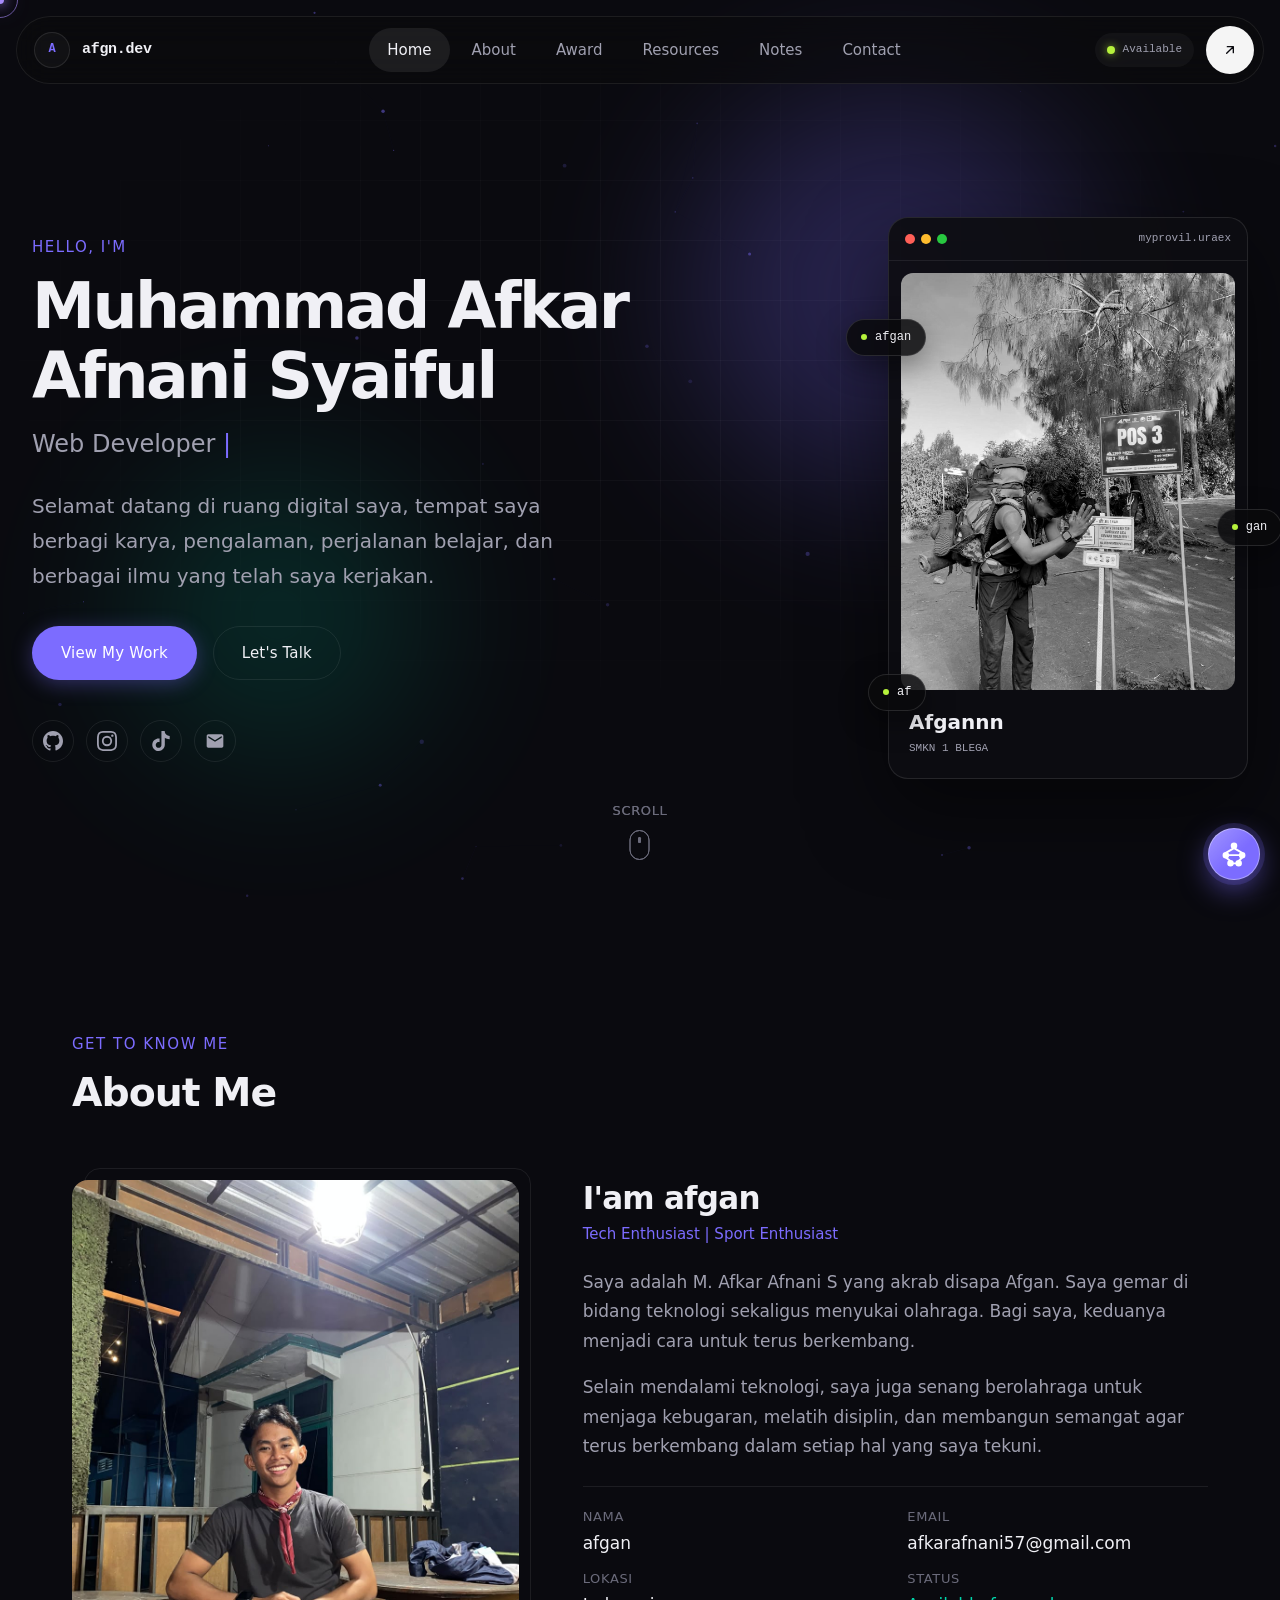
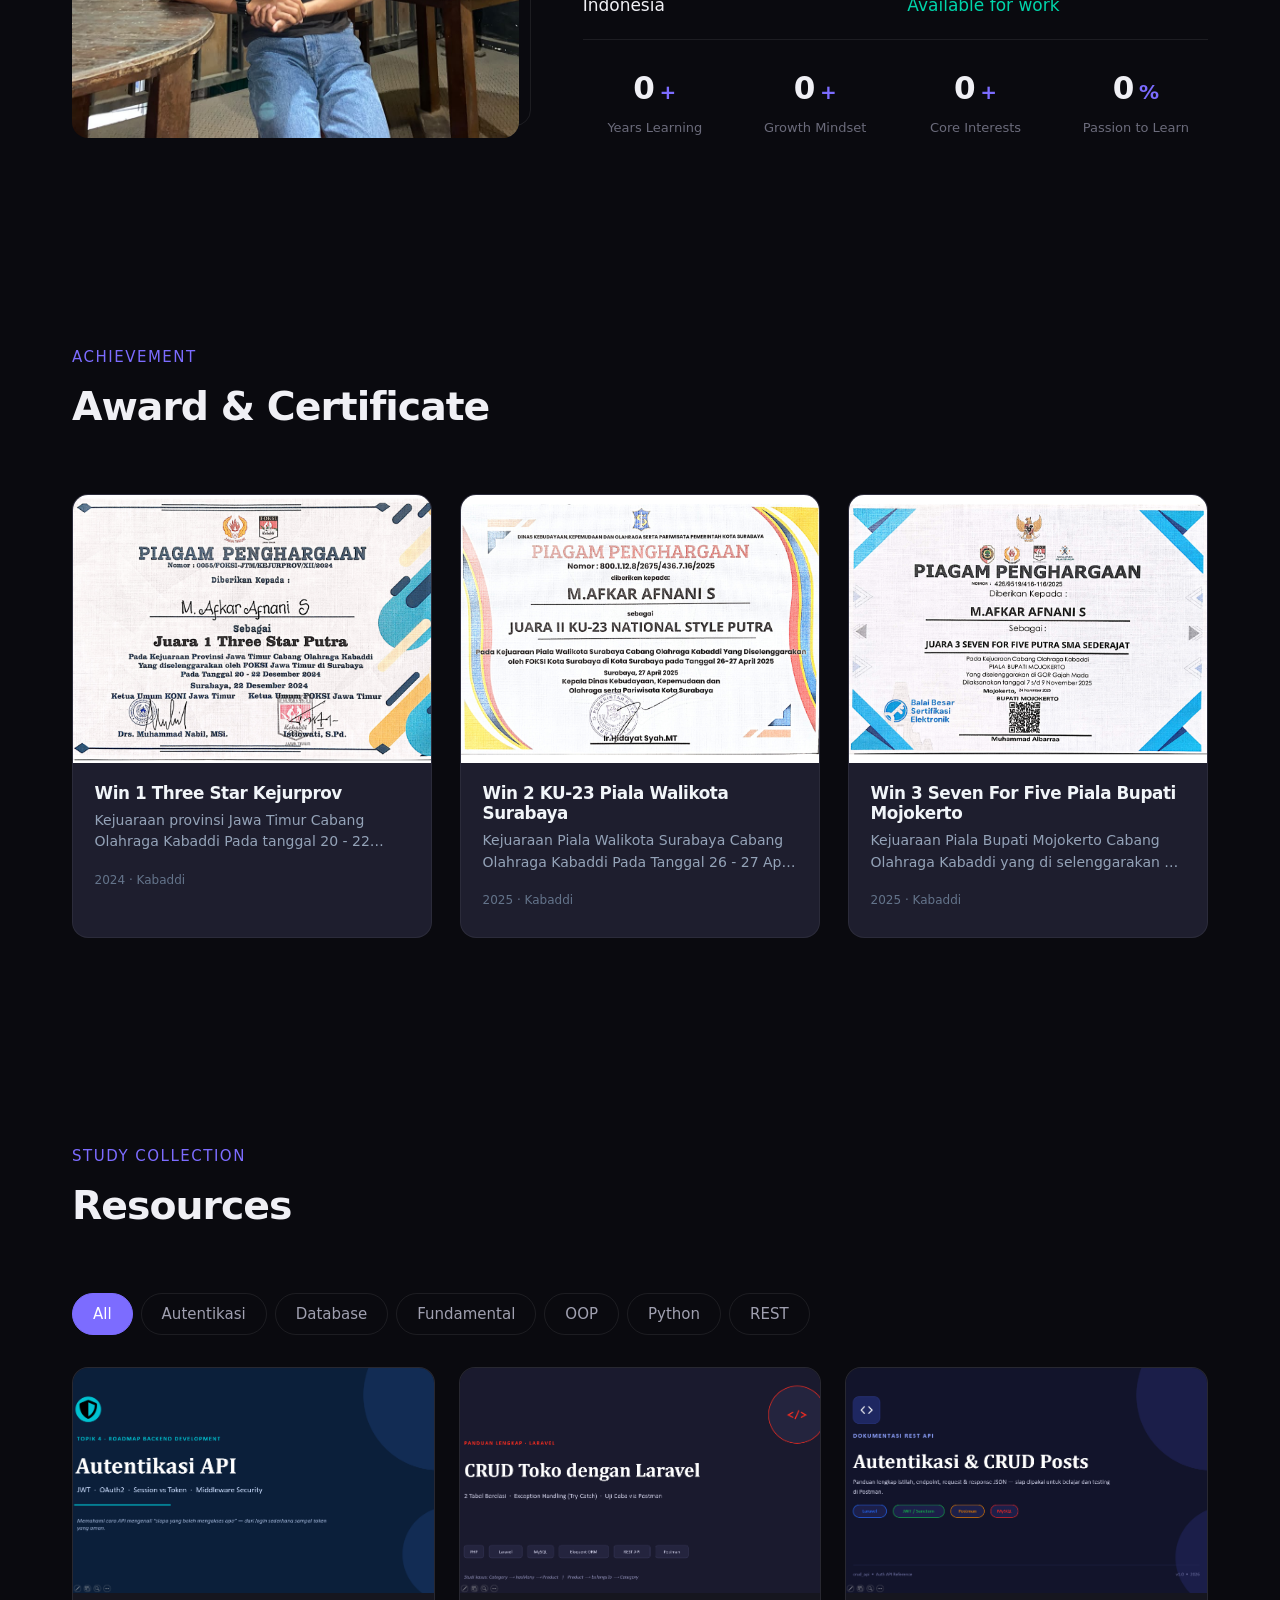
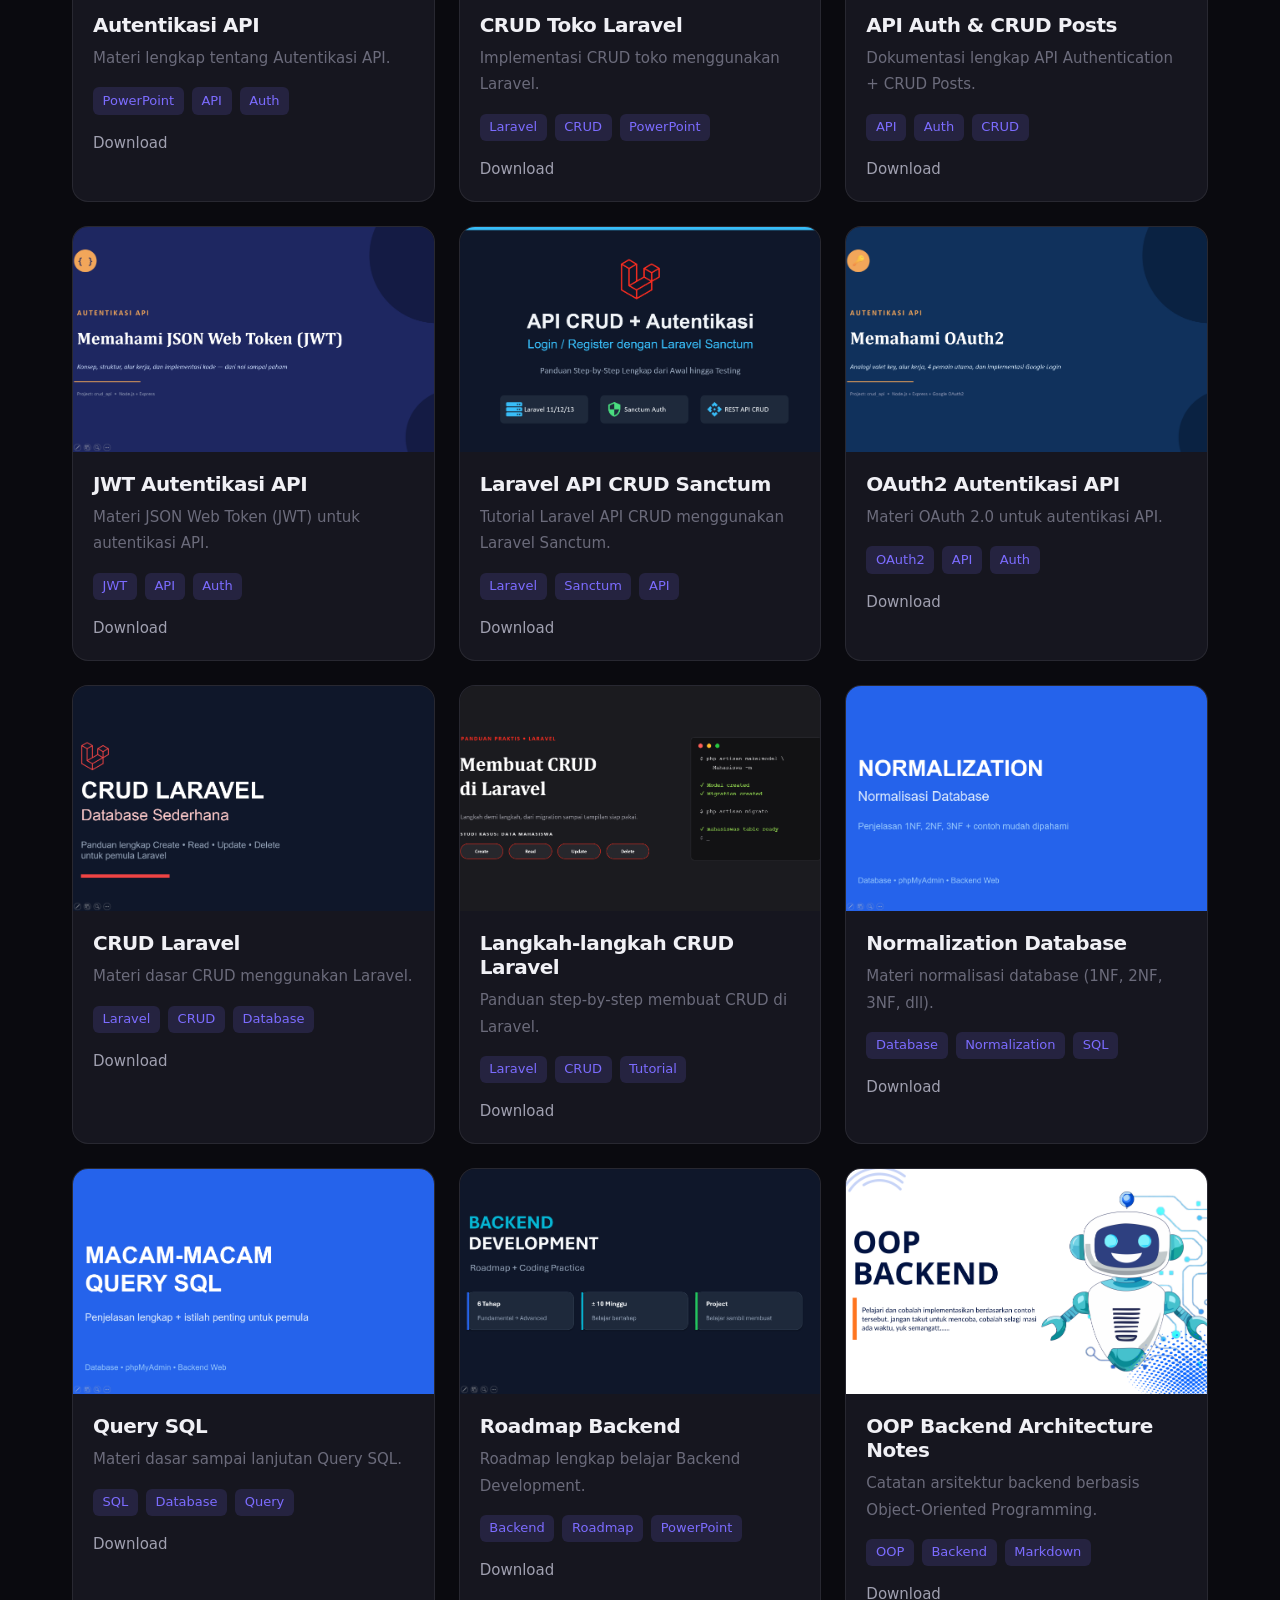
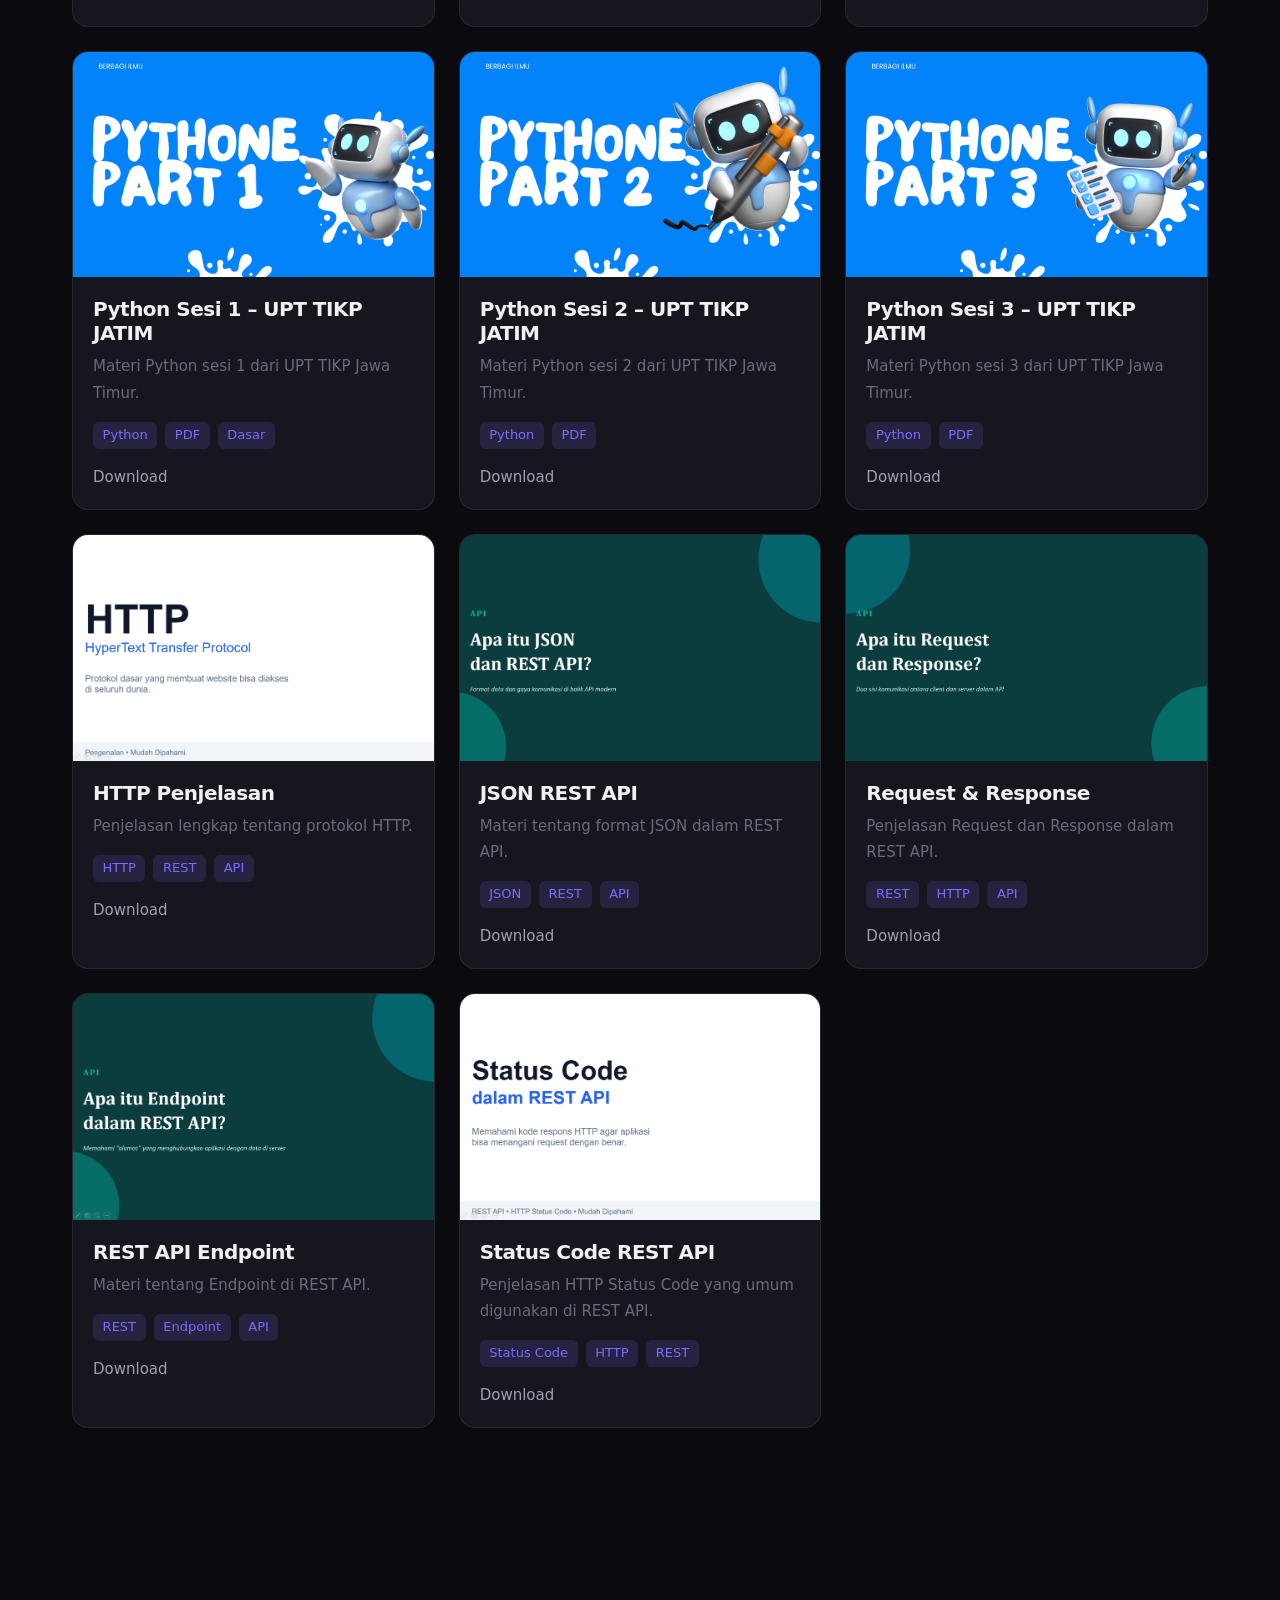
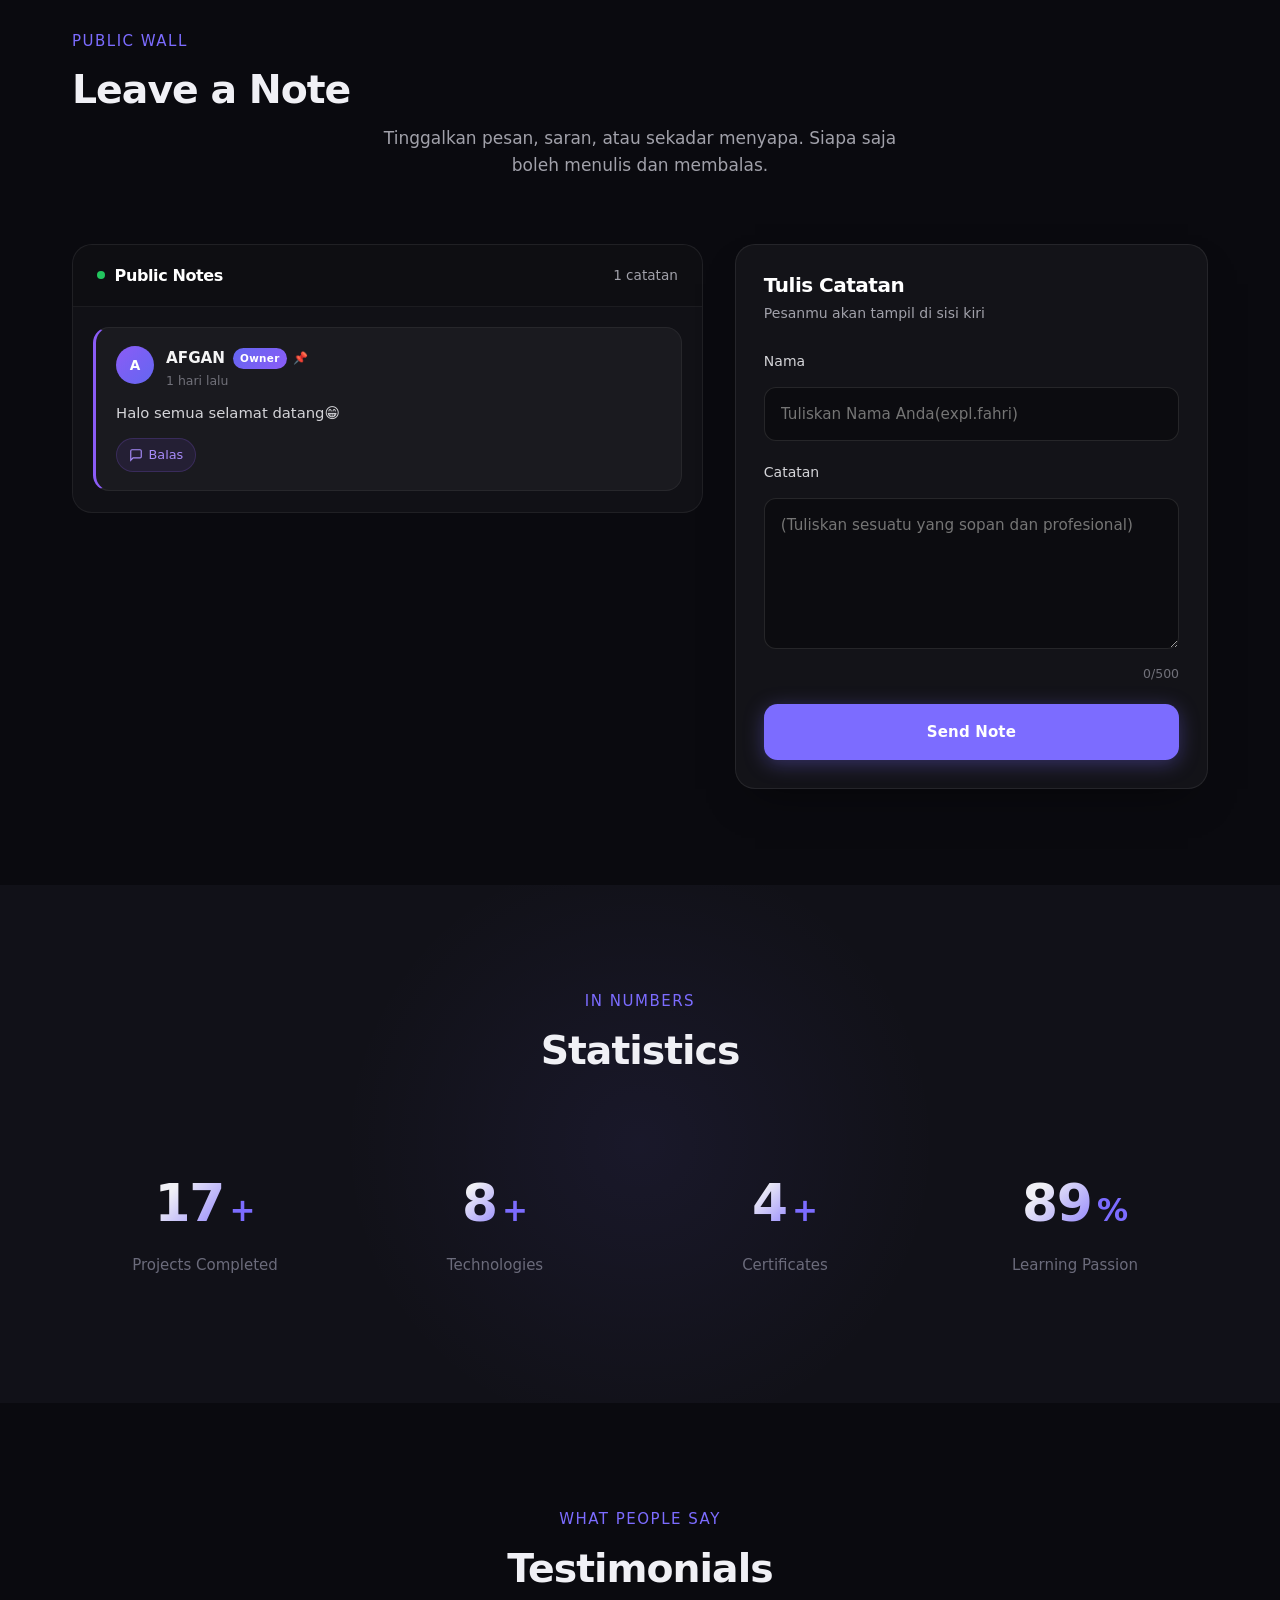
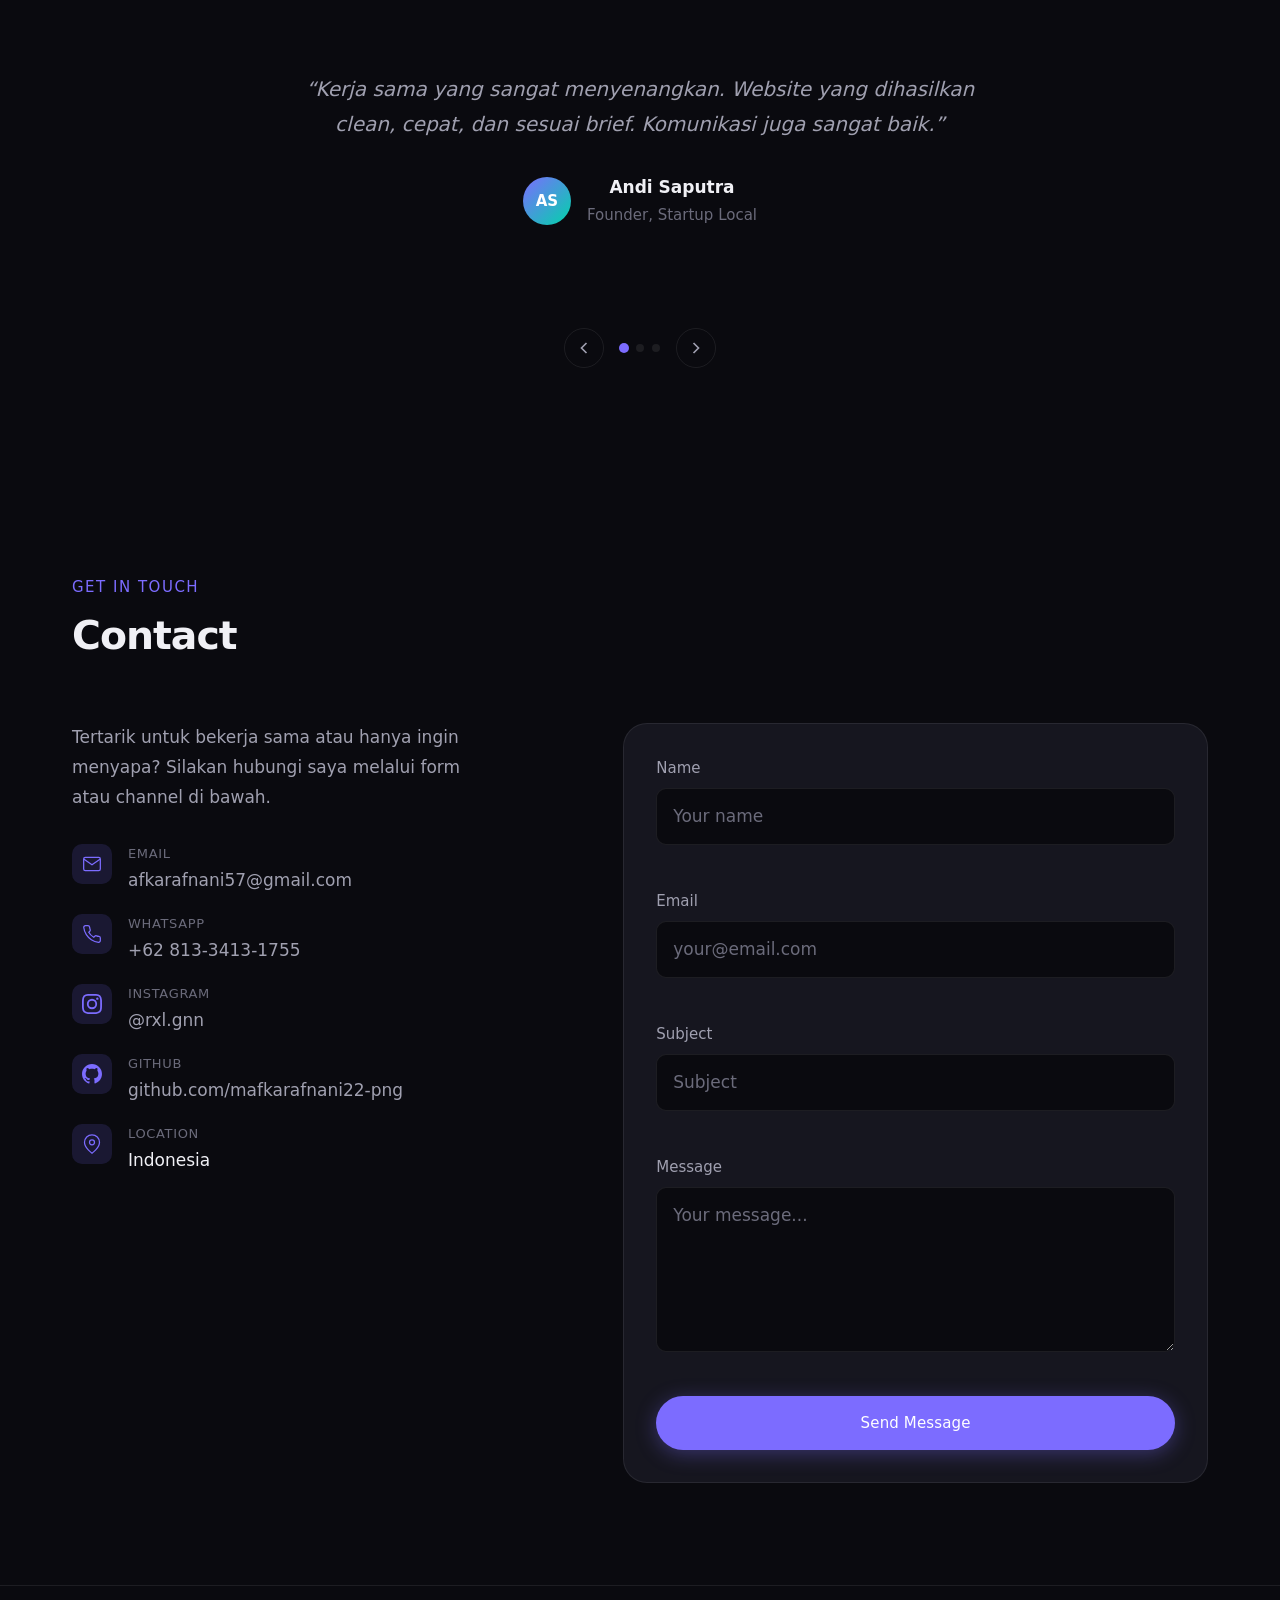
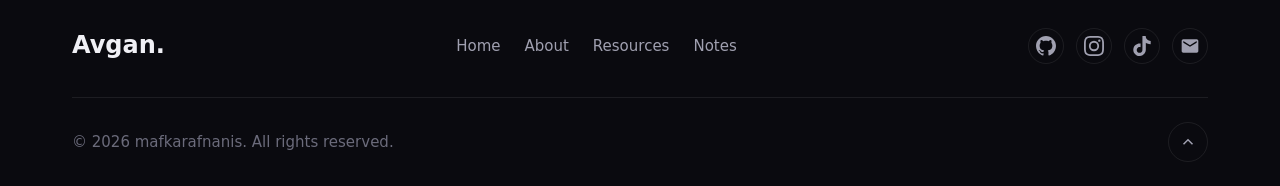
==== index.html @ a24ca8c1 "rename portfolio to index" ====
<!DOCTYPE html>
<html lang="id">

<head>
    <meta charset="UTF-8">
    <meta name="viewport" content="width=device-width, initial-scale=1.0">
    <meta name="description"
        content="Portfolio pribadi developer yang membangun website modern, responsive, dan interaktif dengan fokus pada pengalaman pengguna.">
    <meta name="author" content="Raka Wijaya">
    <meta name="theme-color" content="#0a0a0f">

    <!-- Open Graph -->
    <meta property="og:title" content="Raka Wijaya — Web Developer">
    <meta property="og:description"
        content="Portfolio pribadi developer yang membangun website modern, responsive, dan interaktif.">
    <meta property="og:type" content="website">
    <meta property="og:locale" content="id_ID">

    <title>afgan | portfolio</title>

    <!-- Stylesheets -->
    <link rel="stylesheet" href="css/style.css">
    <link rel="stylesheet" href="css/animations.css">
    <link rel="stylesheet" href="css/responsive.css">
    <link rel="stylesheet" href="css/sertif.css">

    <!-- Favicon tema terang -->
    <link rel="icon" type="image/png" href="assets/icons/logo.gelap.png" media="(prefers-color-scheme: light)">

    <!-- Favicon tema gelap -->
    <link rel="icon" type="image/png" href="assets/icons/logo.terang.png" media="(prefers-color-scheme: dark)">
</head>

<body>

    <!-- ==================== PRELOADER ==================== -->
    <div id="preloader" class="preloader" aria-hidden="true">
        <div class="preloader__inner">
            <span class="preloader__logo">AFGAN</span>
            <div class="preloader__bar">
                <div class="preloader__progress"></div>
            </div>
        </div>
    </div>

    <!-- ==================== NAVBAR ==================== -->
    <header class="header">
        <nav class="navbar" id="navbar" aria-label="Navigasi utama">
            <div class="navbar__container">
                <!-- Kiri: logo -->
                <a href="#home" class="navbar__logo" aria-label="Beranda">
                    <span class="navbar__logo-mark">A</span>
                    <span class="navbar__logo-text">afgn.dev</span>
                </a>

                <!-- Tengah: menu -->
                <ul class="navbar__menu" id="nav-menu" role="menubar">
                    <li role="none"><a href="#home" class="navbar__link active" role="menuitem">Home</a></li>
                    <li role="none"><a href="#about" class="navbar__link" role="menuitem">About</a></li>
                    <li role="none"><a href="#award" class="navbar__link" role="menuitem">Award</a></li>
                    <li role="none"><a href="#projects" class="navbar__link" role="menuitem">Resources</a></li>
                    <li role="none"><a href="#notes" class="navbar__link" role="menuitem">Notes</a></li>
                    <li role="none"><a href="#contact" class="navbar__link" role="menuitem">Contact</a></li>
                </ul>

                <!-- Kanan: status + CTA + hamburger -->
                <div class="navbar__actions">
                    <span class="navbar__status">
                        <span class="navbar__status-dot" aria-hidden="true"></span>
                        Available
                    </span>

                    <a href="#contact" class="navbar__cta" aria-label="Hubungi saya">
                        <svg width="16" height="16" viewBox="0 0 24 24" fill="none" stroke="currentColor"
                            stroke-width="2" stroke-linecap="round" stroke-linejoin="round" aria-hidden="true">
                            <path d="M7 17L17 7M8 7h9v9" />
                        </svg>
                    </a>

                    <button class="navbar__toggle" id="nav-toggle" aria-label="Buka menu navigasi" aria-expanded="false"
                        aria-controls="nav-menu">
                        <span class="navbar__toggle-line"></span>
                        <span class="navbar__toggle-line"></span>
                        <span class="navbar__toggle-line"></span>
                    </button>
                </div>
            </div>
        </nav>
    </header>

    <!-- kursor -->
    <div class="cursor-dot"></div>
    <div class="cursor-ring"></div>

    <main>

        <!-- ==================== HERO ==================== -->
        <section id="home" class="hero" aria-label="Bagian pengenalan">
            <div class="hero__bg" aria-hidden="true">
                <div class="hero__grid"></div>
                <div class="hero__orb hero__orb--1"></div>
                <div class="hero__orb hero__orb--2"></div>
                <div class="hero__particles" id="particles"></div>
            </div>

            <div class="container hero__container">
                <!-- Kolom kiri -->
                <div class="hero__content">
                    <p class="hero__greeting">Hello, I'm</p>
                    <h1 class="hero__name">Muhammad Afkar Afnani Syaiful</h1>
                    <p class="hero__profession">
                        <span class="hero__typing" id="typing-text"></span>
                        <span class="hero__cursor" aria-hidden="true">|</span>
                    </p>
                    <p class="hero__description">
                        Selamat datang di ruang digital saya, tempat saya berbagi karya, pengalaman, perjalanan belajar,
                        dan berbagai ilmu yang telah saya kerjakan.
                    </p>

                    <div class="hero__actions">
                        <a href="#projects" class="btn btn--primary">View My Work</a>
                        <a href="#contact" class="btn btn--outline">Let's Talk</a>
                    </div>

                    <div class="hero__social">
                        <a href="https://github.com/mafkarafnanis22-png" target="_blank" rel="noopener noreferrer"
                            class="hero__social-link" aria-label="GitHub">
                            <svg width="20" height="20" viewBox="0 0 24 24" fill="currentColor" aria-hidden="true">
                                <path
                                    d="M12 0C5.37 0 0 5.37 0 12c0 5.3 3.438 9.8 8.205 11.387.6.113.82-.258.82-.577 0-.285-.01-1.04-.015-2.04-3.338.724-4.042-1.61-4.042-1.61-.546-1.387-1.333-1.756-1.333-1.756-1.09-.745.083-.73.083-.73 1.205.085 1.84 1.237 1.84 1.237 1.07 1.834 2.807 1.304 3.492.997.108-.775.418-1.305.76-1.605-2.665-.305-5.466-1.332-5.466-5.93 0-1.31.465-2.38 1.235-3.22-.135-.303-.54-1.523.105-3.176 0 0 1.005-.322 3.3 1.23.96-.267 1.98-.399 3-.405 1.02.006 2.04.138 3 .405 2.28-1.552 3.285-1.23 3.285-1.23.645 1.653.24 2.873.12 3.176.765.84 1.23 1.91 1.23 3.22 0 4.61-2.805 5.625-5.475 5.92.42.36.81 1.096.81 2.22 0 1.605-.015 2.896-.015 3.286 0 .315.21.69.825.57C20.565 21.795 24 17.295 24 12c0-6.63-5.37-12-12-12z" />
                            </svg>
                        </a>
                        <a href="https://www.instagram.com/rxl.gnn?stkn=MTBxb3RsdG9saGd6dQ==" target="_blank"
                            rel="noopener noreferrer" class="hero__social-link" aria-label="Instagram">
                            <svg width="20" height="20" viewBox="0 0 24 24" fill="currentColor" aria-hidden="true">
                                <path
                                    d="M12 2.163c3.204 0 3.584.012 4.85.07 3.252.148 4.771 1.691 4.919 4.919.058 1.265.069 1.645.069 4.849 0 3.205-.012 3.584-.069 4.849-.149 3.225-1.664 4.771-4.919 4.919-1.266.058-1.644.07-4.85.07-3.204 0-3.584-.012-4.849-.07-3.26-.149-4.771-1.699-4.919-4.92-.058-1.265-.07-1.644-.07-4.849 0-3.204.013-3.583.07-4.849.149-3.227 1.664-4.771 4.919-4.919 1.266-.057 1.645-.069 4.849-.069zM12 0C8.741 0 8.333.014 7.053.072 2.695.272.273 2.69.073 7.052.014 8.333 0 8.741 0 12c0 3.259.014 3.668.072 4.948.2 4.358 2.618 6.78 6.98 6.98C8.333 23.986 8.741 24 12 24c3.259 0 3.668-.014 4.948-.072 4.354-.2 6.782-2.618 6.979-6.98.059-1.28.073-1.689.073-4.948 0-3.259-.014-3.667-.072-4.947-.196-4.354-2.617-6.78-6.979-6.98C15.668.014 15.259 0 12 0zm0 5.838a6.162 6.162 0 100 12.324 6.162 6.162 0 000-12.324zM12 16a4 4 0 110-8 4 4 0 010 8zm6.406-11.845a1.44 1.44 0 100 2.881 1.44 1.44 0 000-2.881z" />
                            </svg>
                        </a>
                        <a href="https://www.tiktok.com/@mafkarafnanis?_r=1&_t=ZS-9ANveEdm55w" target="_blank"
                            rel="noopener noreferrer" class="hero__social-link" aria-label="TikTok">
                            <svg width="20" height="20" viewBox="0 0 24 24" fill="currentColor" aria-hidden="true">
                                <path
                                    d="M12.525.02c1.31-.02 2.61-.01 3.91-.02c.08 1.53.63 3.09 1.75 4.17c1.12 1.11 2.7 1.62 4.24 1.79v4.03c-1.44-.05-2.89-.35-4.2-.97c-.57-.26-1.1-.59-1.62-.93c-.01 2.92.01 5.84-.02 8.75c-.08 1.4-.54 2.79-1.35 3.94c-1.31 1.92-3.58 3.17-5.91 3.21c-1.43.08-2.86-.31-4.08-1.03c-2.02-1.19-3.44-3.37-3.65-5.71c-.02-.5-.03-1-.01-1.49c.18-1.9 1.12-3.72 2.58-4.96c1.66-1.44 3.98-2.13 6.15-1.72c.02 1.48-.04 2.96-.04 4.44c-.99-.32-2.15-.23-3.02.37c-.63.41-1.11 1.04-1.36 1.75c-.21.51-.15 1.07-.14 1.61c.24 1.64 1.82 3.02 3.5 2.87c1.12-.01 2.19-.66 2.77-1.61c.19-.33.4-.67.41-1.06c.1-1.79.06-3.57.07-5.36c.01-4.03-.01-8.05.02-12.07" />
                            </svg>
                        </a>
                        <a href="mailto:afkarafnani57@gmail.com" class="hero__social-link" aria-label="Email">
                            <svg width="20" height="20" viewBox="0 0 24 24" fill="currentColor" aria-hidden="true">
                                <path
                                    d="M20 4H4c-1.1 0-1.99.9-1.99 2L2 18c0 1.1.9 2 2 2h16c1.1 0 2-.9 2-2V6c0-1.1-.9-2-2-2zm0 4l-8 5-8-5V6l8 5 8-5v2z" />
                            </svg>
                        </a>
                    </div>
                </div>

                <!-- Kolom kanan: kartu (sekarang DI DALAM container) -->
                <div class="hero__visual" id="tilt-wrap">
                    <div class="float-wrap">
                        <div class="tilt-card" id="tilt-card">
                            <div class="tilt-card__bar">
                                <span></span><span></span><span></span>
                                <em>myprovil.uraex</em>
                            </div>

                            <div class="tilt-card__photo">
                                <img src="assets/images/gan.6.jpeg" alt="Foto profil" loading="eager">
                                <span class="tilt-card__scan" aria-hidden="true"></span>
                                <span class="tilt-card__glare" aria-hidden="true"></span>
                            </div>

                            <div class="tilt-card__meta">
                                <strong>Afgannn</strong>
                                <span>SMKN 1 BLEGA</span>
                            </div>

                            <span class="chip chip--a">afgan</span>
                            <span class="chip chip--b">gan</span>
                            <span class="chip chip--c">af</span>
                        </div>
                    </div>
                </div>
            </div>

            <a href="#about" class="hero__scroll" aria-label="Scroll ke About">
                <span class="hero__scroll-text">Scroll</span>
                <span class="hero__scroll-icon" aria-hidden="true"></span>
            </a>
        </section>
        <!-- ================ -->

        <a href="#about" class="hero__scroll" aria-label="Scroll ke About">
            <span class="hero__scroll-text">Scroll</span>
            <span class="hero__scroll-icon" aria-hidden="true"></span>
        </a>
        </section>

        <!-- ===================================================== -->
        <!-- ===== BAGIAN WIDGET: salin HTML ini (tombol + overlay) ke sebelum </body> ===== -->
        <button id="fh-open" type="button" aria-label="Buka efek jaringan wajah dan tangan"
            title="Efek jaringan wajah dan tangan">
            <svg viewBox="0 0 24 24" fill="none" stroke="currentColor" stroke-width="1.6" stroke-linecap="round">
                <circle cx="12" cy="5" r="2" fill="currentColor" />
                <circle cx="5" cy="13" r="2" fill="currentColor" />
                <circle cx="19" cy="13" r="2" fill="currentColor" />
                <circle cx="9" cy="20" r="2" fill="currentColor" />
                <circle cx="16" cy="20" r="2" fill="currentColor" />
                <path d="M12 7 5 11M12 7l7 4M5 15l4 3M19 15l-3 3M9 20h5M5 13h12" />
            </svg>
        </button>

        <!-- ==================== ABOUT ==================== -->
        <section id="about" class="about section" aria-labelledby="about-title">
            <div class="container">
                <header class="section__header">
                    <p class="section__subtitle">Get to know me</p>
                    <h2 id="about-title" class="section__title">About Me</h2>
                </header>

                <div class="about__grid">
                    <div class="about__image-wrapper">
                        <div class="about__image">
                            <!-- Ganti src dengan foto profilmu -->
                            <img src="assets/images/gan.3.jpeg" alt="Foto profil Raka Wijaya" width="400" height="500"
                                loading="lazy">
                        </div>
                        <div class="about__image-decoration" aria-hidden="true"></div>
                    </div>

                    <div class="about__content">
                        <h3 class="about__name">I'am afgan</h3>
                        <p class="about__role">Tech Enthusiast | Sport Enthusiast</p>
                        <p class="about__text">
                            Saya adalah M. Afkar Afnani S yang akrab disapa Afgan. Saya gemar di bidang teknologi
                            sekaligus menyukai olahraga. Bagi saya, keduanya menjadi cara untuk terus berkembang.
                        </p>
                        <p class="about__text">
                            Selain mendalami teknologi, saya juga senang berolahraga untuk menjaga kebugaran, melatih
                            disiplin, dan membangun semangat agar terus berkembang dalam setiap hal yang saya tekuni.
                        </p>

                        <ul class="about__info">
                            <li><span class="about__info-label">Nama</span> <span>afgan</span></li>
                            <li><span class="about__info-label">Email</span> <a
                                    href="mailto:hello@example.com">afkarafnani57@gmail.com</a></li>
                            <li><span class="about__info-label">Lokasi</span> <span>Indonesia</span></li>
                            <li><span class="about__info-label">Status</span> <span class="about__status">Available for
                                    work</span></li>
                        </ul>

                        <div class="about__stats">
                            <div class="about__stat">
                                <span class="about__stat-number" data-target="3">0</span>
                                <span class="about__stat-suffix">+</span>
                                <span class="about__stat-label">Years Learning</span>
                            </div>
                            <div class="about__stat">
                                <span class="about__stat-number" data-target="20">0</span>
                                <span class="about__stat-suffix">+</span>
                                <span class="about__stat-label">Growth Mindset</span>
                            </div>
                            <div class="about__stat">
                                <span class="about__stat-number" data-target="35">0</span>
                                <span class="about__stat-suffix">+</span>
                                <span class="about__stat-label">Core Interests</span>
                            </div>
                            <div class="about__stat">
                                <span class="about__stat-number" data-target="100">0</span>
                                <span class="about__stat-suffix">%</span>
                                <span class="about__stat-label">Passion to Learn</span>
                            </div>
                        </div>
                    </div>
                </div>
            </div>
        </section>

        <!-- ==================== AWARD / SERTIFIKAT ==================== -->
        <section id="award" class="award section" aria-labelledby="award-title">
            <div class="container">
                <header class="section__header">
                    <p class="section__subtitle">ACHIEVEMENT</p>
                    <h2 id="award-title" class="section__title">Award & Certificate</h2>
                    <p class="section__desc">

                    </p>
                </header>

                <div class="award__grid" id="award-grid">
                    <!-- Card 1 -->
                    <article class="award-card" data-award>
                        <div class="award-card__image">
                            <img src="assets/images/j1.kejur.png" alt="Sertifikat Web Development" loading="lazy">
                            <div class="award-card__overlay">
                                <button class="award-card__preview-btn" aria-label="Preview sertifikat">
                                    <svg width="22" height="22" viewBox="0 0 24 24" fill="none" stroke="currentColor"
                                        stroke-width="2">
                                        <path d="M1 12s4-8 11-8 11 8 11 8-4 8-11 8-11-8-11-8z" />
                                        <circle cx="12" cy="12" r="3" />
                                    </svg>
                                    Preview
                                </button>
                            </div>
                        </div>
                        <div class="award-card__body">
                            <h3 class="award-card__title">Win 1 Three Star Kejurprov</h3>
                            <p class="award-card__desc">
                                Kejuaraan provinsi Jawa Timur Cabang Olahraga Kabaddi Pada tanggal 20 - 22 Desember
                                2024.
                            </p>
                            <span class="award-card__meta">2024 · Kabaddi</span>
                        </div>
                    </article>

                    <!-- Card 2 -->
                    <article class="award-card" data-award>
                        <div class="award-card__image">
                            <img src="assets/images/k2.surabaya.png" alt="Sertifikat UI/UX Design" loading="lazy">
                            <div class="award-card__overlay">
                                <button class="award-card__preview-btn" aria-label="Preview sertifikat">
                                    <svg width="22" height="22" viewBox="0 0 24 24" fill="none" stroke="currentColor"
                                        stroke-width="2">
                                        <path d="M1 12s4-8 11-8 11 8 11 8-4 8-11 8-11-8-11-8z" />
                                        <circle cx="12" cy="12" r="3" />
                                    </svg>
                                    Preview
                                </button>
                            </div>
                        </div>
                        <div class="award-card__body">
                            <h3 class="award-card__title">Win 2 KU-23 Piala Walikota Surabaya</h3>
                            <p class="award-card__desc">
                                Kejuaraan Piala Walikota Surabaya Cabang Olahraga Kabaddi Pada Tanggal 26 - 27 April
                                2025.
                            </p>
                            <span class="award-card__meta">2025 · Kabaddi</span>
                        </div>
                    </article>

                    <!-- Card 3 -->
                    <article class="award-card" data-award>
                        <div class="award-card__image">
                            <img src="assets/images/k3.mojo.png" alt="Sertifikat JavaScript" loading="lazy">
                            <div class="award-card__overlay">
                                <button class="award-card__preview-btn" aria-label="Preview sertifikat">
                                    <svg width="22" height="22" viewBox="0 0 24 24" fill="none" stroke="currentColor"
                                        stroke-width="2">
                                        <path d="M1 12s4-8 11-8 11 8 11 8-4 8-11 8-11-8-11-8z" />
                                        <circle cx="12" cy="12" r="3" />
                                    </svg>
                                    Preview
                                </button>
                            </div>
                        </div>
                        <div class="award-card__body">
                            <h3 class="award-card__title">Win 3 Seven For Five Piala Bupati Mojokerto</h3>
                            <p class="award-card__desc">
                                Kejuaraan Piala Bupati Mojokerto Cabang Olahraga Kabaddi yang di selenggarakan di GOR
                                Gajah Mada Pada tanggal 7 - 9 November 2025.
                            </p>
                            <span class="award-card__meta">2025 · Kabaddi</span>
                        </div>
                    </article>

                    <!-- Tambahkan card lain sesuai kebutuhan -->
                </div>
            </div>
        </section>

        <!-- Modal Preview -->
        <div class="award-modal" id="award-modal" hidden>
            <div class="award-modal__backdrop" data-close-modal></div>
            <div class="award-modal__content">
                <button class="award-modal__close" data-close-modal aria-label="Tutup">
                    <svg width="24" height="24" viewBox="0 0 24 24" fill="none" stroke="currentColor" stroke-width="2">
                        <line x1="18" y1="6" x2="6" y2="18" />
                        <line x1="6" y1="6" x2="18" y2="18" />
                    </svg>
                </button>
                <img class="award-modal__img" id="award-modal-img" src="" alt="Preview sertifikat">
                <div class="award-modal__info">
                    <h3 class="award-modal__title" id="award-modal-title"></h3>
                    <p class="award-modal__desc" id="award-modal-desc"></p>
                </div>
            </div>
        </div>

        <!-- ==================== PROJECTS / RESOURCES ==================== -->
        <section id="projects" class="projects section" aria-labelledby="projects-title">
            <div class="container">
                <header class="section__header">
                    <p class="section__subtitle">STUDY COLLECTION</p>
                    <h2 id="projects-title" class="section__title">Resources</h2>
                </header>

                <div class="projects__filters" role="tablist" aria-label="Filter kategori materi">
                    <button class="projects__filter active" data-filter="all" role="tab"
                        aria-selected="true">All</button>
                    <button class="projects__filter" data-filter="autentikasi" role="tab"
                        aria-selected="false">Autentikasi</button>
                    <button class="projects__filter" data-filter="database" role="tab"
                        aria-selected="false">Database</button>
                    <button class="projects__filter" data-filter="fundamental" role="tab"
                        aria-selected="false">Fundamental</button>
                    <button class="projects__filter" data-filter="oop" role="tab" aria-selected="false">OOP</button>
                    <button class="projects__filter" data-filter="python" role="tab"
                        aria-selected="false">Python</button>
                    <button class="projects__filter" data-filter="rest" role="tab" aria-selected="false">REST</button>
                </div>

                <div class="projects__grid" id="projects-grid">

                    <!-- ==================== AUTENTIKASI ==================== -->
                    <article class="project-card" data-category="autentikasi" data-id="1">
                        <div class="project-card__image">
                            <img src="assets/icons/autentikasi/a.5.png" alt="Autentikasi API" loading="lazy" width="600"
                                height="400">
                            <div class="project-card__overlay">
                                <button class="project-card__view" data-project="1" aria-label="Lihat detail">View
                                    Details</button>
                            </div>
                        </div>
                        <div class="project-card__body">
                            <h3 class="project-card__title">Autentikasi API</h3>
                            <p class="project-card__desc">Materi lengkap tentang Autentikasi API.</p>
                            <ul class="project-card__tech">
                                <li>PowerPoint</li>
                                <li>API</li>
                                <li>Auth</li>
                            </ul>
                            <div class="project-card__links">
                                <a href="assets/material/Autentikasi/Autentikasi_API.pptx" class="project-card__link"
                                    download>Download</a>
                            </div>
                        </div>
                    </article>

                    <article class="project-card" data-category="autentikasi" data-id="2">
                        <div class="project-card__image">
                            <img src="assets/icons/autentikasi/a4.png" alt="CRUD Toko Laravel" loading="lazy"
                                width="600" height="400">
                            <div class="project-card__overlay">
                                <button class="project-card__view" data-project="2" aria-label="Lihat detail">View
                                    Details</button>
                            </div>
                        </div>
                        <div class="project-card__body">
                            <h3 class="project-card__title">CRUD Toko Laravel</h3>
                            <p class="project-card__desc">Implementasi CRUD toko menggunakan Laravel.</p>
                            <ul class="project-card__tech">
                                <li>Laravel</li>
                                <li>CRUD</li>
                                <li>PowerPoint</li>
                            </ul>
                            <div class="project-card__links">
                                <a href="assets/material/Autentikasi/crud-toko-laravel.pptx" class="project-card__link"
                                    download>Download</a>
                            </div>
                        </div>
                    </article>

                    <article class="project-card" data-category="autentikasi" data-id="3">
                        <div class="project-card__image">
                            <img src="assets/icons/autentikasi/a.3.png" alt="Dokumentasi API Auth & CRUD Posts"
                                loading="lazy" width="600" height="400">
                            <div class="project-card__overlay">
                                <button class="project-card__view" data-project="3" aria-label="Lihat detail">View
                                    Details</button>
                            </div>
                        </div>
                        <div class="project-card__body">
                            <h3 class="project-card__title">API Auth & CRUD Posts</h3>
                            <p class="project-card__desc">Dokumentasi lengkap API Authentication + CRUD Posts.</p>
                            <ul class="project-card__tech">
                                <li>API</li>
                                <li>Auth</li>
                                <li>CRUD</li>
                            </ul>
                            <div class="project-card__links">
                                <a href="assets/material/Autentikasi/API_Auth _CRUD_Posts.pptx"
                                    class="project-card__link" download>Download</a>
                            </div>
                        </div>
                    </article>

                    <article class="project-card" data-category="autentikasi" data-id="4">
                        <div class="project-card__image">
                            <img src="assets/icons/autentikasi/a.2.png" alt="JWT Autentikasi API" loading="lazy"
                                width="600" height="400">
                            <div class="project-card__overlay">
                                <button class="project-card__view" data-project="4" aria-label="Lihat detail">View
                                    Details</button>
                            </div>
                        </div>
                        <div class="project-card__body">
                            <h3 class="project-card__title">JWT Autentikasi API</h3>
                            <p class="project-card__desc">Materi JSON Web Token (JWT) untuk autentikasi API.</p>
                            <ul class="project-card__tech">
                                <li>JWT</li>
                                <li>API</li>
                                <li>Auth</li>
                            </ul>
                            <div class="project-card__links">
                                <a href="assets/material/Autentikasi/JWT_Autentikasi_API.pptx"
                                    class="project-card__link" download>Download</a>
                            </div>
                        </div>
                    </article>

                    <article class="project-card" data-category="autentikasi" data-id="5">
                        <div class="project-card__image">
                            <img src="assets/icons/autentikasi/a.1.png" alt="Laravel API CRUD Sanctum" loading="lazy"
                                width="600" height="400">
                            <div class="project-card__overlay">
                                <button class="project-card__view" data-project="5" aria-label="Lihat detail">View
                                    Details</button>
                            </div>
                        </div>
                        <div class="project-card__body">
                            <h3 class="project-card__title">Laravel API CRUD Sanctum</h3>
                            <p class="project-card__desc">Tutorial Laravel API CRUD menggunakan Laravel Sanctum.</p>
                            <ul class="project-card__tech">
                                <li>Laravel</li>
                                <li>Sanctum</li>
                                <li>API</li>
                            </ul>
                            <div class="project-card__links">
                                <a href="assets/material/Autentikasi/Laravel_API_CRUD_Sanctum_Tutorial.pptx"
                                    class="project-card__link" download>Download</a>
                            </div>
                        </div>
                    </article>

                    <article class="project-card" data-category="autentikasi" data-id="6">
                        <div class="project-card__image">
                            <img src="assets/icons/autentikasi/a.6.png" alt="OAuth2 Autentikasi API" loading="lazy"
                                width="600" height="400">
                            <div class="project-card__overlay">
                                <button class="project-card__view" data-project="6" aria-label="Lihat detail">View
                                    Details</button>
                            </div>
                        </div>
                        <div class="project-card__body">
                            <h3 class="project-card__title">OAuth2 Autentikasi API</h3>
                            <p class="project-card__desc">Materi OAuth 2.0 untuk autentikasi API.</p>
                            <ul class="project-card__tech">
                                <li>OAuth2</li>
                                <li>API</li>
                                <li>Auth</li>
                            </ul>
                            <div class="project-card__links">
                                <a href="assets/material/Autentikasi/OAuth2_Autentikasi_API.pptx"
                                    class="project-card__link" download>Download</a>
                            </div>
                        </div>
                    </article>

                    <!-- ==================== DATABASE ==================== -->
                    <article class="project-card" data-category="database" data-id="7">
                        <div class="project-card__image">
                            <img src="assets/icons/database/d1.png" alt="CRUD Laravel" loading="lazy" width="600"
                                height="400">
                            <div class="project-card__overlay">
                                <button class="project-card__view" data-project="7" aria-label="Lihat detail">View
                                    Details</button>
                            </div>
                        </div>
                        <div class="project-card__body">
                            <h3 class="project-card__title">CRUD Laravel</h3>
                            <p class="project-card__desc">Materi dasar CRUD menggunakan Laravel.</p>
                            <ul class="project-card__tech">
                                <li>Laravel</li>
                                <li>CRUD</li>
                                <li>Database</li>
                            </ul>
                            <div class="project-card__links">
                                <a href="assets/material/database/CRUD_Laravel.pptx" class="project-card__link"
                                    download>Download</a>
                            </div>
                        </div>
                    </article>

                    <article class="project-card" data-category="database" data-id="8">
                        <div class="project-card__image">
                            <img src="assets/icons/database/d2.png" alt="Langkah-langkah CRUD Laravel" loading="lazy"
                                width="600" height="400">
                            <div class="project-card__overlay">
                                <button class="project-card__view" data-project="8" aria-label="Lihat detail">View
                                    Details</button>
                            </div>
                        </div>
                        <div class="project-card__body">
                            <h3 class="project-card__title">Langkah-langkah CRUD Laravel</h3>
                            <p class="project-card__desc">Panduan step-by-step membuat CRUD di Laravel.</p>
                            <ul class="project-card__tech">
                                <li>Laravel</li>
                                <li>CRUD</li>
                                <li>Tutorial</li>
                            </ul>
                            <div class="project-card__links">
                                <a href="assets/material/database/Langkah_Langkah_CRUD_Laravel.pptx"
                                    class="project-card__link" download>Download</a>
                            </div>
                        </div>
                    </article>

                    <article class="project-card" data-category="database" data-id="9">
                        <div class="project-card__image">
                            <img src="assets/icons/database/d3.png" alt="Normalization Database" loading="lazy"
                                width="600" height="400">
                            <div class="project-card__overlay">
                                <button class="project-card__view" data-project="9" aria-label="Lihat detail">View
                                    Details</button>
                            </div>
                        </div>
                        <div class="project-card__body">
                            <h3 class="project-card__title">Normalization Database</h3>
                            <p class="project-card__desc">Materi normalisasi database (1NF, 2NF, 3NF, dll).</p>
                            <ul class="project-card__tech">
                                <li>Database</li>
                                <li>Normalization</li>
                                <li>SQL</li>
                            </ul>
                            <div class="project-card__links">
                                <a href="assets/material/database/Normalization_Database.pptx"
                                    class="project-card__link" download>Download</a>
                            </div>
                        </div>
                    </article>

                    <article class="project-card" data-category="database" data-id="10">
                        <div class="project-card__image">
                            <img src="assets/icons/database/d4.png" alt="Query SQL" loading="lazy" width="600"
                                height="400">
                            <div class="project-card__overlay">
                                <button class="project-card__view" data-project="10" aria-label="Lihat detail">View
                                    Details</button>
                            </div>
                        </div>
                        <div class="project-card__body">
                            <h3 class="project-card__title">Query SQL</h3>
                            <p class="project-card__desc">Materi dasar sampai lanjutan Query SQL.</p>
                            <ul class="project-card__tech">
                                <li>SQL</li>
                                <li>Database</li>
                                <li>Query</li>
                            </ul>
                            <div class="project-card__links">
                                <a href="assets/material/database/Query_SQL.pptx" class="project-card__link"
                                    download>Download</a>
                            </div>
                        </div>
                    </article>

                    <!-- ==================== FUNDAMENTAL ==================== -->
                    <article class="project-card" data-category="fundamental" data-id="11">
                        <div class="project-card__image">
                            <img src="assets/icons/fundamental/f1.png" alt="Roadmap Backend" loading="lazy" width="600"
                                height="400">
                            <div class="project-card__overlay">
                                <button class="project-card__view" data-project="11" aria-label="Lihat detail">View
                                    Details</button>
                            </div>
                        </div>
                        <div class="project-card__body">
                            <h3 class="project-card__title">Roadmap Backend</h3>
                            <p class="project-card__desc">Roadmap lengkap belajar Backend Development.</p>
                            <ul class="project-card__tech">
                                <li>Backend</li>
                                <li>Roadmap</li>
                                <li>PowerPoint</li>
                            </ul>
                            <div class="project-card__links">
                                <a href="assets/material/fundamental/Roadmap_Backend.pptx" class="project-card__link"
                                    download>Download</a>
                            </div>
                        </div>
                    </article>

                    <!-- ==================== OOP ==================== -->
                    <article class="project-card" data-category="oop" data-id="12">
                        <div class="project-card__image">
                            <img src="assets/icons/oop/o1.png" alt="OOP Backend Architecture Notes" loading="lazy"
                                width="600" height="400">
                            <div class="project-card__overlay">
                                <button class="project-card__view" data-project="12" aria-label="Lihat detail">View
                                    Details</button>
                            </div>
                        </div>
                        <div class="project-card__body">
                            <h3 class="project-card__title">OOP Backend Architecture Notes</h3>
                            <p class="project-card__desc">Catatan arsitektur backend berbasis Object-Oriented
                                Programming.</p>
                            <ul class="project-card__tech">
                                <li>OOP</li>
                                <li>Backend</li>
                                <li>Markdown</li>
                            </ul>
                            <div class="project-card__links">
                                <a href="assets/material/OOP/oop-backend-architecture-notes.md"
                                    class="project-card__link" download>Download</a>
                            </div>
                        </div>
                    </article>

                    <!-- ==================== PYTHON ==================== -->
                    <article class="project-card" data-category="python" data-id="13">
                        <div class="project-card__image">
                            <img src="assets/icons/pythone/p1.png" alt="Python Sesi 1" loading="lazy" width="600"
                                height="400">
                            <div class="project-card__overlay">
                                <button class="project-card__view" data-project="13" aria-label="Lihat detail">View
                                    Details</button>
                            </div>
                        </div>
                        <div class="project-card__body">
                            <h3 class="project-card__title">Python Sesi 1 – UPT TIKP JATIM</h3>
                            <p class="project-card__desc">Materi Python sesi 1 dari UPT TIKP Jawa Timur.</p>
                            <ul class="project-card__tech">
                                <li>Python</li>
                                <li>PDF</li>
                                <li>Dasar</li>
                            </ul>
                            <div class="project-card__links">
                                <a href="assets/material/phyton/Python Sesi 1 UPT TIKP JATIM.pdf"
                                    class="project-card__link" download>Download</a>
                            </div>
                        </div>
                    </article>

                    <article class="project-card" data-category="python" data-id="14">
                        <div class="project-card__image">
                            <img src="assets/icons/pythone/p2.png" alt="Python Sesi 2" loading="lazy" width="600"
                                height="400">
                            <div class="project-card__overlay">
                                <button class="project-card__view" data-project="14" aria-label="Lihat detail">View
                                    Details</button>
                            </div>
                        </div>
                        <div class="project-card__body">
                            <h3 class="project-card__title">Python Sesi 2 – UPT TIKP JATIM</h3>
                            <p class="project-card__desc">Materi Python sesi 2 dari UPT TIKP Jawa Timur.</p>
                            <ul class="project-card__tech">
                                <li>Python</li>
                                <li>PDF</li>
                            </ul>
                            <div class="project-card__links">
                                <a href="assets/material/phyton/Python Sesi 2 UPT TIKP JATIM.pdf"
                                    class="project-card__link" download>Download</a>
                            </div>
                        </div>
                    </article>

                    <article class="project-card" data-category="python" data-id="15">
                        <div class="project-card__image">
                            <img src="assets/icons/pythone/p3.png" alt="Python Sesi 3" loading="lazy" width="600"
                                height="400">
                            <div class="project-card__overlay">
                                <button class="project-card__view" data-project="15" aria-label="Lihat detail">View
                                    Details</button>
                            </div>
                        </div>
                        <div class="project-card__body">
                            <h3 class="project-card__title">Python Sesi 3 – UPT TIKP JATIM</h3>
                            <p class="project-card__desc">Materi Python sesi 3 dari UPT TIKP Jawa Timur.</p>
                            <ul class="project-card__tech">
                                <li>Python</li>
                                <li>PDF</li>
                            </ul>
                            <div class="project-card__links">
                                <a href="assets/material/phyton/Python Sesi 3 UPT TIKP JATIM.pdf"
                                    class="project-card__link" download>Download</a>
                            </div>
                        </div>
                    </article>

                    <!-- ==================== REST ==================== -->
                    <article class="project-card" data-category="rest" data-id="16">
                        <div class="project-card__image">
                            <img src="assets/icons/rest/r1.png" alt="HTTP Penjelasan" loading="lazy" width="600"
                                height="400">
                            <div class="project-card__overlay">
                                <button class="project-card__view" data-project="16" aria-label="Lihat detail">View
                                    Details</button>
                            </div>
                        </div>
                        <div class="project-card__body">
                            <h3 class="project-card__title">HTTP Penjelasan</h3>
                            <p class="project-card__desc">Penjelasan lengkap tentang protokol HTTP.</p>
                            <ul class="project-card__tech">
                                <li>HTTP</li>
                                <li>REST</li>
                                <li>API</li>
                            </ul>
                            <div class="project-card__links">
                                <a href="assets/material/REST/HTTP_Penjelasan.pptx" class="project-card__link"
                                    download>Download</a>
                            </div>
                        </div>
                    </article>

                    <article class="project-card" data-category="rest" data-id="17">
                        <div class="project-card__image">
                            <img src="assets/icons/rest/r2.png" alt="JSON REST API" loading="lazy" width="600"
                                height="400">
                            <div class="project-card__overlay">
                                <button class="project-card__view" data-project="17" aria-label="Lihat detail">View
                                    Details</button>
                            </div>
                        </div>
                        <div class="project-card__body">
                            <h3 class="project-card__title">JSON REST API</h3>
                            <p class="project-card__desc">Materi tentang format JSON dalam REST API.</p>
                            <ul class="project-card__tech">
                                <li>JSON</li>
                                <li>REST</li>
                                <li>API</li>
                            </ul>
                            <div class="project-card__links">
                                <a href="assets/material/REST/JSON_REST_API.pptx" class="project-card__link"
                                    download>Download</a>
                            </div>
                        </div>
                    </article>

                    <article class="project-card" data-category="rest" data-id="18">
                        <div class="project-card__image">
                            <img src="assets/icons/rest/r3.png" alt="Request Response" loading="lazy" width="600"
                                height="400">
                            <div class="project-card__overlay">
                                <button class="project-card__view" data-project="18" aria-label="Lihat detail">View
                                    Details</button>
                            </div>
                        </div>
                        <div class="project-card__body">
                            <h3 class="project-card__title">Request & Response</h3>
                            <p class="project-card__desc">Penjelasan Request dan Response dalam REST API.</p>
                            <ul class="project-card__tech">
                                <li>REST</li>
                                <li>HTTP</li>
                                <li>API</li>
                            </ul>
                            <div class="project-card__links">
                                <a href="assets/material/REST/Request_Response.pptx" class="project-card__link"
                                    download>Download</a>
                            </div>
                        </div>
                    </article>

                    <article class="project-card" data-category="rest" data-id="19">
                        <div class="project-card__image">
                            <img src="assets/icons/rest/r4.png" alt="REST API Endpoint" loading="lazy" width="600"
                                height="400">
                            <div class="project-card__overlay">
                                <button class="project-card__view" data-project="19" aria-label="Lihat detail">View
                                    Details</button>
                            </div>
                        </div>
                        <div class="project-card__body">
                            <h3 class="project-card__title">REST API Endpoint</h3>
                            <p class="project-card__desc">Materi tentang Endpoint di REST API.</p>
                            <ul class="project-card__tech">
                                <li>REST</li>
                                <li>Endpoint</li>
                                <li>API</li>
                            </ul>
                            <div class="project-card__links">
                                <a href="assets/material/REST/REST_API_Endpoint.pptx" class="project-card__link"
                                    download>Download</a>
                            </div>
                        </div>
                    </article>

                    <article class="project-card" data-category="rest" data-id="20">
                        <div class="project-card__image">
                            <img src="assets/icons/rest/r5.png" alt="Status Code REST API" loading="lazy" width="600"
                                height="400">
                            <div class="project-card__overlay">
                                <button class="project-card__view" data-project="20" aria-label="Lihat detail">View
                                    Details</button>
                            </div>
                        </div>
                        <div class="project-card__body">
                            <h3 class="project-card__title">Status Code REST API</h3>
                            <p class="project-card__desc">Penjelasan HTTP Status Code yang umum digunakan di REST API.
                            </p>
                            <ul class="project-card__tech">
                                <li>Status Code</li>
                                <li>HTTP</li>
                                <li>REST</li>
                            </ul>
                            <div class="project-card__links">
                                <a href="assets/material/REST/Status_Code_REST_API.pptx" class="project-card__link"
                                    download>Download</a>
                            </div>
                        </div>
                    </article>

                </div>
            </div>
        </section>

        <!-- Project Modal (tetap sama) -->
        <div class="modal" id="project-modal" role="dialog" aria-modal="true" aria-labelledby="modal-title" hidden>
            <div class="modal__backdrop" data-close-modal></div>
            <div class="modal__content">
                <button class="modal__close" data-close-modal aria-label="Tutup modal">&times;</button>
                <div class="modal__body" id="modal-body">
                    <!-- Diisi oleh JavaScript -->
                </div>
            </div>
        </div>

        <!-- ==================== LEAVE A NOTE ==================== -->
        <section id="notes" class="notes section" aria-labelledby="notes-title">
            <div class="container">
                <header class="section__header">
                    <p class="section__subtitle">PUBLIC WALL</p>
                    <h2 id="notes-title" class="section__title">Leave a Note</h2>
                    <p class="section__desc">Tinggalkan pesan, saran, atau sekadar menyapa. Siapa saja boleh menulis dan
                        membalas.</p>
                </header>

                <div class="notes__layout">
                    <!-- LEFT: Notes Feed -->
                    <div class="notes__feed">
                        <div class="notes__feed-header">
                            <h3 class="notes__feed-title">
                                <span class="notes__live-dot"></span>
                                Public Notes
                            </h3>
                            <span class="notes__count" id="notes-count">0 catatan</span>
                        </div>

                        <div class="notes__list" id="notes-list">
                            <!-- Notes will be injected here by JS -->
                        </div>
                    </div>

                    <!-- RIGHT: Form -->
                    <div class="notes__form-wrapper">
                        <div class="notes__form-card">
                            <div class="notes__form-header">
                                <h3 class="notes__form-title" id="form-title">Tulis Catatan</h3>
                                <p class="notes__form-subtitle" id="form-subtitle">Pesanmu akan tampil di sisi kiri</p>
                            </div>

                            <!-- Reply indicator -->
                            <div class="notes__replying" id="replying-to" hidden>
                                <div class="notes__replying-content">
                                    <span>Membalas <strong id="reply-name"></strong></span>
                                    <button type="button" class="notes__cancel-reply" id="cancel-reply"
                                        aria-label="Batalkan balasan">
                                        <svg width="16" height="16" viewBox="0 0 24 24" fill="none"
                                            stroke="currentColor" stroke-width="2">
                                            <line x1="18" y1="6" x2="6" y2="18" />
                                            <line x1="6" y1="6" x2="18" y2="18" />
                                        </svg>
                                    </button>
                                </div>
                            </div>

                            <form class="notes__form" id="note-form" novalidate>
                                <div class="form-group">
                                    <label for="note-name">Nama</label>
                                    <input type="text" id="note-name" name="name"
                                        placeholder="Tuliskan Nama Anda(expl.fahri)" maxlength="40" required
                                        autocomplete="name">
                                </div>

                                <div class="form-group">
                                    <label for="note-message">Catatan</label>
                                    <textarea id="note-message" name="message"
                                        placeholder="(Tuliskan sesuatu yang sopan dan profesional)" rows="5"
                                        maxlength="500" required></textarea>
                                    <div class="form-meta">
                                        <span class="char-count"><span id="char-current">0</span>/500</span>
                                    </div>
                                </div>

                                <button type="submit" class="btn btn--primary notes__submit-btn" id="submit-btn">
                                    <span class="btn-text">Send Note</span>
                                    <span class="btn-loading" hidden>
                                        <svg class="spinner" width="20" height="20" viewBox="0 0 24 24">
                                            <circle cx="12" cy="12" r="10" stroke="currentColor" stroke-width="3"
                                                fill="none" stroke-dasharray="30 70" />
                                        </svg>
                                    </span>
                                </button>
                            </form>
                        </div>
                    </div>
                </div>
            </div>
        </section>

        <!-- Toast Notification -->
        <div class="toast" id="toast" role="status" aria-live="polite" hidden>
            <div class="toast__content">
                <span class="toast__icon">✓</span>
                <span class="toast__message" id="toast-message">Catatan berhasil dikirim!</span>
            </div>
        </div>

        <!-- ==================== STATISTICS ==================== -->
        <section id="statistics" class="statistics section" aria-labelledby="statistics-title">
            <div class="container">
                <header class="section__header section__header--center">
                    <p class="section__subtitle">In numbers</p>
                    <h2 id="statistics-title" class="section__title">Statistics</h2>
                </header>

                <div class="statistics__grid">
                    <div class="stat-item">
                        <span class="stat-item__number" data-target="20">0</span>
                        <span class="stat-item__suffix">+</span>
                        <span class="stat-item__label">Projects Completed</span>
                    </div>
                    <div class="stat-item">
                        <span class="stat-item__number" data-target="10">0</span>
                        <span class="stat-item__suffix">+</span>
                        <span class="stat-item__label">Technologies</span>
                    </div>
                    <div class="stat-item">
                        <span class="stat-item__number" data-target="5">0</span>
                        <span class="stat-item__suffix">+</span>
                        <span class="stat-item__label">Certificates</span>
                    </div>
                    <div class="stat-item">
                        <span class="stat-item__number" data-target="100">0</span>
                        <span class="stat-item__suffix">%</span>
                        <span class="stat-item__label">Learning Passion</span>
                    </div>
                </div>
            </div>
        </section>

        <!-- ==================== TESTIMONIALS ==================== -->
        <section id="testimonials" class="testimonials section" aria-labelledby="testimonials-title">
            <div class="container">
                <header class="section__header section__header--center">
                    <p class="section__subtitle">What people say</p>
                    <h2 id="testimonials-title" class="section__title">Testimonials</h2>
                </header>

                <div class="testimonials__slider" id="testimonials-slider">
                    <div class="testimonials__track">
                        <article class="testimonial-card is-active">
                            <blockquote class="testimonial-card__quote">
                                “Kerja sama yang sangat menyenangkan. Website yang dihasilkan clean, cepat, dan sesuai
                                brief. Komunikasi juga sangat baik.”
                            </blockquote>
                            <div class="testimonial-card__author">
                                <div class="testimonial-card__avatar" aria-hidden="true">AS</div>
                                <div>
                                    <cite class="testimonial-card__name">Andi Saputra</cite>
                                    <span class="testimonial-card__role">Founder, Startup Local</span>
                                </div>
                            </div>
                        </article>

                        <article class="testimonial-card">
                            <blockquote class="testimonial-card__quote">
                                “Detail-oriented dan selalu memberikan saran yang berguna. Hasil akhir melebihi
                                ekspektasi saya.”
                            </blockquote>
                            <div class="testimonial-card__author">
                                <div class="testimonial-card__avatar" aria-hidden="true">MT</div>
                                <div>
                                    <cite class="testimonial-card__name">Moh Tiar</cite>
                                    <span class="testimonial-card__role">UI/UX Designer</span>
                                </div>
                            </div>
                        </article>

                        <article class="testimonial-card">
                            <blockquote class="testimonial-card__quote">
                                “Responsif, profesional, dan kode yang rapi. Sangat recommended untuk project website
                                modern.”
                            </blockquote>
                            <div class="testimonial-card__author">
                                <div class="testimonial-card__avatar" aria-hidden="true">AN</div>
                                <div>
                                    <cite class="testimonial-card__name">Ayu Nidya</cite>
                                    <span class="testimonial-card__role">Product Manager</span>
                                </div>
                            </div>
                        </article>
                    </div>

                    <div class="testimonials__controls">
                        <button class="testimonials__btn testimonials__btn--prev" aria-label="Testimonial sebelumnya">
                            <svg width="20" height="20" viewBox="0 0 24 24" fill="none" stroke="currentColor"
                                stroke-width="2">
                                <path d="M15 18l-6-6 6-6" />
                            </svg>
                        </button>
                        <div class="testimonials__dots" role="tablist" aria-label="Indikator testimonial">
                            <button class="testimonials__dot active" data-index="0" role="tab" aria-selected="true"
                                aria-label="Testimonial 1"></button>
                            <button class="testimonials__dot" data-index="1" role="tab" aria-selected="false"
                                aria-label="Testimonial 2"></button>
                            <button class="testimonials__dot" data-index="2" role="tab" aria-selected="false"
                                aria-label="Testimonial 3"></button>
                        </div>
                        <button class="testimonials__btn testimonials__btn--next" aria-label="Testimonial selanjutnya">
                            <svg width="20" height="20" viewBox="0 0 24 24" fill="none" stroke="currentColor"
                                stroke-width="2">
                                <path d="M9 18l6-6-6-6" />
                            </svg>
                        </button>
                    </div>
                </div>
            </div>
        </section>

        <!-- ==================== CONTACT ==================== -->
        <section id="contact" class="contact section" aria-labelledby="contact-title">
            <div class="container">
                <header class="section__header">
                    <p class="section__subtitle">Get in touch</p>
                    <h2 id="contact-title" class="section__title">Contact</h2>
                </header>

                <div class="contact__grid">
                    <div class="contact__info">
                        <p class="contact__intro">
                            Tertarik untuk bekerja sama atau hanya ingin menyapa? Silakan hubungi saya melalui form atau
                            channel di bawah.
                        </p>

                        <ul class="contact__list">
                            <li class="contact__item">
                                <span class="contact__icon" aria-hidden="true">
                                    <svg width="20" height="20" viewBox="0 0 24 24" fill="none" stroke="currentColor"
                                        stroke-width="1.5">
                                        <path
                                            d="M4 4h16c1.1 0 2 .9 2 2v12c0 1.1-.9 2-2 2H4c-1.1 0-2-.9-2-2V6c0-1.1.9-2 2-2z" />
                                        <path d="M22 6l-10 7L2 6" />
                                    </svg>
                                </span>
                                <div>
                                    <span class="contact__label">Email</span>
                                    <a href="mailto:hello@example.com">afkarafnani57@gmail.com</a>
                                </div>
                            </li>
                            <li class="contact__item">
                                <span class="contact__icon" aria-hidden="true">
                                    <svg width="20" height="20" viewBox="0 0 24 24" fill="none" stroke="currentColor"
                                        stroke-width="1.5">
                                        <path
                                            d="M22 16.92v3a2 2 0 01-2.18 2 19.79 19.79 0 01-8.63-3.07 19.5 19.5 0 01-6-6 19.79 19.79 0 01-3.07-8.67A2 2 0 014.11 2h3a2 2 0 012 1.72c.127.96.361 1.903.7 2.81a2 2 0 01-.45 2.11L8.09 9.91a16 16 0 006 6l1.27-1.27a2 2 0 012.11-.45c.907.339 1.85.573 2.81.7A2 2 0 0122 16.92z" />
                                    </svg>
                                </span>
                                <div>
                                    <span class="contact__label">WhatsApp</span>
                                    <a href="https://wa.me/6281334131755" target="_blank" rel="noopener noreferrer">+62
                                        813-3413-1755</a>
                                </div>
                            </li>
                            <li class="contact__item">
                                <span class="contact__icon" aria-hidden="true">
                                    <svg width="20" height="20" viewBox="0 0 24 24" fill="currentColor">
                                        <path
                                            d="M12 2.163c3.204 0 3.584.012 4.85.07 3.252.148 4.771 1.691 4.919 4.919.058 1.265.069 1.645.069 4.849 0 3.205-.012 3.584-.069 4.849-.149 3.225-1.664 4.771-4.919 4.919-1.266.058-1.644.07-4.85.07-3.204 0-3.584-.012-4.849-.07-3.26-.149-4.771-1.699-4.919-4.92-.058-1.265-.07-1.644-.07-4.849 0-3.204.013-3.583.07-4.849.149-3.227 1.664-4.771 4.919-4.919 1.266-.057 1.645-.069 4.849-.069zM12 0C8.741 0 8.333.014 7.053.072 2.695.272.273 2.69.073 7.052.014 8.333 0 8.741 0 12c0 3.259.014 3.668.072 4.948.2 4.358 2.618 6.78 6.98 6.98C8.333 23.986 8.741 24 12 24c3.259 0 3.668-.014 4.948-.072 4.354-.2 6.782-2.618 6.979-6.98.059-1.28.073-1.689.073-4.948 0-3.259-.014-3.667-.072-4.947-.196-4.354-2.617-6.78-6.979-6.98C15.668.014 15.259 0 12 0zm0 5.838a6.162 6.162 0 100 12.324 6.162 6.162 0 000-12.324zM12 16a4 4 0 110-8 4 4 0 010 8zm6.406-11.845a1.44 1.44 0 100 2.881 1.44 1.44 0 000-2.881z" />
                                    </svg>
                                </span>
                                <div>
                                    <span class="contact__label">Instagram</span>
                                    <a href="https://instagram.com/" target="_blank"
                                        rel="noopener noreferrer">@rxl.gnn</a>
                                </div>
                            </li>
                            <li class="contact__item">
                                <span class="contact__icon" aria-hidden="true">
                                    <svg width="20" height="20" viewBox="0 0 24 24" fill="currentColor">
                                        <path
                                            d="M12 0C5.37 0 0 5.37 0 12c0 5.3 3.438 9.8 8.205 11.387.6.113.82-.258.82-.577 0-.285-.01-1.04-.015-2.04-3.338.724-4.042-1.61-4.042-1.61-.546-1.387-1.333-1.756-1.333-1.756-1.09-.745.083-.73.083-.73 1.205.085 1.84 1.237 1.84 1.237 1.07 1.834 2.807 1.304 3.492.997.108-.775.418-1.305.76-1.605-2.665-.305-5.466-1.332-5.466-5.93 0-1.31.465-2.38 1.235-3.22-.135-.303-.54-1.523.105-3.176 0 0 1.005-.322 3.3 1.23.96-.267 1.98-.399 3-.405 1.02.006 2.04.138 3 .405 2.28-1.552 3.285-1.23 3.285-1.23.645 1.653.24 2.873.12 3.176.765.84 1.23 1.91 1.23 3.22 0 4.61-2.805 5.625-5.475 5.92.42.36.81 1.096.81 2.22 0 1.605-.015 2.896-.015 3.286 0 .315.21.69.825.57C20.565 21.795 24 17.295 24 12c0-6.63-5.37-12-12-12z" />
                                    </svg>
                                </span>
                                <div>
                                    <span class="contact__label">GitHub</span>
                                    <a href="https://github.com/mafkarafnanis22-png" target="_blank"
                                        rel="noopener noreferrer">github.com/mafkarafnani22-png</a>
                                </div>
                            </li>
                            <li class="contact__item">
                                <span class="contact__icon" aria-hidden="true">
                                    <svg width="20" height="20" viewBox="0 0 24 24" fill="none" stroke="currentColor"
                                        stroke-width="1.5">
                                        <path d="M21 10c0 7-9 13-9 13s-9-6-9-13a9 9 0 0118 0z" />
                                        <circle cx="12" cy="10" r="3" />
                                    </svg>
                                </span>
                                <div>
                                    <span class="contact__label">Location</span>
                                    <span>Indonesia</span>
                                </div>
                            </li>
                        </ul>
                    </div>

                    <form class="contact__form" id="contact-form" novalidate>
                        <div class="form-group">
                            <label for="name" class="form-label">Name</label>
                            <input type="text" id="name" name="name" class="form-input" placeholder="Your name" required
                                autocomplete="name">
                            <span class="form-error" id="name-error" role="alert"></span>
                        </div>

                        <div class="form-group">
                            <label for="email" class="form-label">Email</label>
                            <input type="email" id="email" name="email" class="form-input" placeholder="your@email.com"
                                required autocomplete="email">
                            <span class="form-error" id="email-error" role="alert"></span>
                        </div>

                        <div class="form-group">
                            <label for="subject" class="form-label">Subject</label>
                            <input type="text" id="subject" name="subject" class="form-input" placeholder="Subject"
                                required>
                            <span class="form-error" id="subject-error" role="alert"></span>
                        </div>

                        <div class="form-group">
                            <label for="message" class="form-label">Message</label>
                            <textarea id="message" name="message" class="form-textarea" rows="5"
                                placeholder="Your message..." required></textarea>
                            <span class="form-error" id="message-error" role="alert"></span>
                        </div>

                        <button type="submit" class="btn btn--primary btn--full" id="submit-btn">
                            Send Message
                        </button>
                        <div id="form-status" class="form-status" hidden></div>
                        <div class="form-status" id="form-status" role="status" aria-live="polite" hidden></div>
                    </form>
                </div>
            </div>
        </section>
    </main>

    <!-- ==================== FOOTER ==================== -->
    <footer class="footer">
        <div class="container footer__container">
            <div class="footer__top">
                <a href="#home" class="footer__logo">
                    <span class="logo-text">Avgan<span class="logo-accent">.</span></span>
                </a>

                <nav class="footer__nav" aria-label="Footer navigation">
                    <a href="#home">Home</a>
                    <a href="#about">About</a>
                    <a href="#projects">Resources</a>
                    <a href="#notes">Notes</a>
                </nav>

                <div class="footer__social">
                    <a href="https://github.com/mafkarafnanis22-png" target="_blank" rel="noopener noreferrer"
                        class="hero__social-link" aria-label="GitHub">
                        <svg width="20" height="20" viewBox="0 0 24 24" fill="currentColor" aria-hidden="true">
                            <path
                                d="M12 0C5.37 0 0 5.37 0 12c0 5.3 3.438 9.8 8.205 11.387.6.113.82-.258.82-.577 0-.285-.01-1.04-.015-2.04-3.338.724-4.042-1.61-4.042-1.61-.546-1.387-1.333-1.756-1.333-1.756-1.09-.745.083-.73.083-.73 1.205.085 1.84 1.237 1.84 1.237 1.07 1.834 2.807 1.304 3.492.997.108-.775.418-1.305.76-1.605-2.665-.305-5.466-1.332-5.466-5.93 0-1.31.465-2.38 1.235-3.22-.135-.303-.54-1.523.105-3.176 0 0 1.005-.322 3.3 1.23.96-.267 1.98-.399 3-.405 1.02.006 2.04.138 3 .405 2.28-1.552 3.285-1.23 3.285-1.23.645 1.653.24 2.873.12 3.176.765.84 1.23 1.91 1.23 3.22 0 4.61-2.805 5.625-5.475 5.92.42.36.81 1.096.81 2.22 0 1.605-.015 2.896-.015 3.286 0 .315.21.69.825.57C20.565 21.795 24 17.295 24 12c0-6.63-5.37-12-12-12z" />
                        </svg>
                    </a>
                    <a href="https://www.instagram.com/rxl.gnn?stkn=MTBxb3RsdG9saGd6dQ==" target="_blank"
                        rel="noopener noreferrer" class="hero__social-link" aria-label="Instagram">
                        <svg width="20" height="20" viewBox="0 0 24 24" fill="currentColor" aria-hidden="true">
                            <path
                                d="M12 2.163c3.204 0 3.584.012 4.85.07 3.252.148 4.771 1.691 4.919 4.919.058 1.265.069 1.645.069 4.849 0 3.205-.012 3.584-.069 4.849-.149 3.225-1.664 4.771-4.919 4.919-1.266.058-1.644.07-4.85.07-3.204 0-3.584-.012-4.849-.07-3.26-.149-4.771-1.699-4.919-4.92-.058-1.265-.07-1.644-.07-4.849 0-3.204.013-3.583.07-4.849.149-3.227 1.664-4.771 4.919-4.919 1.266-.057 1.645-.069 4.849-.069zM12 0C8.741 0 8.333.014 7.053.072 2.695.272.273 2.69.073 7.052.014 8.333 0 8.741 0 12c0 3.259.014 3.668.072 4.948.2 4.358 2.618 6.78 6.98 6.98C8.333 23.986 8.741 24 12 24c3.259 0 3.668-.014 4.948-.072 4.354-.2 6.782-2.618 6.979-6.98.059-1.28.073-1.689.073-4.948 0-3.259-.014-3.667-.072-4.947-.196-4.354-2.617-6.78-6.979-6.98C15.668.014 15.259 0 12 0zm0 5.838a6.162 6.162 0 100 12.324 6.162 6.162 0 000-12.324zM12 16a4 4 0 110-8 4 4 0 010 8zm6.406-11.845a1.44 1.44 0 100 2.881 1.44 1.44 0 000-2.881z" />
                        </svg>
                    </a>
                    <a href="https://www.tiktok.com/@mafkarafnanis?_r=1&_t=ZS-9ANveEdm55w" target="_blank"
                        rel="noopener noreferrer" class="hero__social-link" aria-label="TikTok">
                        <svg width="20" height="20" viewBox="0 0 24 24" fill="currentColor" aria-hidden="true">
                            <path
                                d="M12.525.02c1.31-.02 2.61-.01 3.91-.02c.08 1.53.63 3.09 1.75 4.17c1.12 1.11 2.7 1.62 4.24 1.79v4.03c-1.44-.05-2.89-.35-4.2-.97c-.57-.26-1.1-.59-1.62-.93c-.01 2.92.01 5.84-.02 8.75c-.08 1.4-.54 2.79-1.35 3.94c-1.31 1.92-3.58 3.17-5.91 3.21c-1.43.08-2.86-.31-4.08-1.03c-2.02-1.19-3.44-3.37-3.65-5.71c-.02-.5-.03-1-.01-1.49c.18-1.9 1.12-3.72 2.58-4.96c1.66-1.44 3.98-2.13 6.15-1.72c.02 1.48-.04 2.96-.04 4.44c-.99-.32-2.15-.23-3.02.37c-.63.41-1.11 1.04-1.36 1.75c-.21.51-.15 1.07-.14 1.61c.24 1.64 1.82 3.02 3.5 2.87c1.12-.01 2.19-.66 2.77-1.61c.19-.33.4-.67.41-1.06c.1-1.79.06-3.57.07-5.36c.01-4.03-.01-8.05.02-12.07" />
                        </svg>
                    </a>
                    <a href="afkarafnani57@gmail.com" class="hero__social-link" aria-label="Email">
                        <svg width="20" height="20" viewBox="0 0 24 24" fill="currentColor" aria-hidden="true">
                            <path
                                d="M20 4H4c-1.1 0-1.99.9-1.99 2L2 18c0 1.1.9 2 2 2h16c1.1 0 2-.9 2-2V6c0-1.1-.9-2-2-2zm0 4l-8 5-8-5V6l8 5 8-5v2z" />
                        </svg>
                    </a>
                </div>
            </div>

            <div class="footer__bottom">
                <p class="footer__copyright">
                    &copy; <span id="current-year"></span> mafkarafnanis. All rights reserved.
                </p>
                <button class="footer__back-to-top" id="back-to-top" aria-label="Kembali ke atas">
                    <svg width="18" height="18" viewBox="0 0 24 24" fill="none" stroke="currentColor" stroke-width="2">
                        <path d="M18 15l-6-6-6 6" />
                    </svg>
                </button>
            </div>
        </div>
    </footer>

    <!-- Scripts -->
    <script src="js/main.js" defer></script>
    <script src="js/animations.js" defer></script>
    <script src="js/projects.js" defer></script>
    <script src="js/contact.js" defer></script>
    <script src="js/notes.js" defer></script>
    <script src="js/face.js" defer></script>
</body>

</html>
---- css/style.css ----
/* =====================================================
   DESIGN SYSTEM + GLOBAL STYLES
   Portfolio — Dark Modern / Premium / Minimal
   ===================================================== */

/* -----------------------------------------------------
   1. CSS VARIABLES
   ----------------------------------------------------- */
:root {
    /* ===== Colors ===== */
    --color-bg: #0a0a0f;
    --color-bg-elevated: #111118;
    --color-bg-card: #16161f;
    --color-bg-card-hover: #1c1c28;

    --color-surface: rgba(255, 255, 255, 0.03);
    --color-surface-hover: rgba(255, 255, 255, 0.06);
    --color-border: rgba(255, 255, 255, 0.08);
    --color-border-hover: rgba(255, 255, 255, 0.15);

    --color-text: #f0f0f5;
    --color-text-secondary: #a0a0b0;
    --color-text-muted: #6b6b7b;

    --color-primary: #7c6cff;
    --color-primary-hover: #9588ff;
    --color-primary-soft: rgba(124, 108, 255, 0.15);
    --color-primary-glow: rgba(124, 108, 255, 0.35);

    --color-accent: #00d4aa;
    --color-accent-soft: rgba(0, 212, 170, 0.12);

    --color-danger: #ff5c7a;
    --color-success: #00d4aa;

    /* ===== Typography ===== */
    --font-sans: "Inter", "Segoe UI", system-ui, -apple-system, sans-serif;
    --font-mono: "JetBrains Mono", "Fira Code", "Consolas", monospace;

    --text-xs: clamp(0.75rem, 0.7rem + 0.2vw, 0.8125rem);
    --text-sm: clamp(0.875rem, 0.8rem + 0.25vw, 0.9375rem);
    --text-base: clamp(1rem, 0.95rem + 0.25vw, 1.0625rem);
    --text-lg: clamp(1.125rem, 1.05rem + 0.35vw, 1.25rem);
    --text-xl: clamp(1.25rem, 1.15rem + 0.5vw, 1.5rem);
    --text-2xl: clamp(1.5rem, 1.3rem + 0.8vw, 2rem);
    --text-3xl: clamp(1.875rem, 1.5rem + 1.2vw, 2.5rem);
    --text-4xl: clamp(2.25rem, 1.8rem + 1.8vw, 3.25rem);
    --text-5xl: clamp(2.75rem, 2.2rem + 2.2vw, 4rem);

    --leading-tight: 1.2;
    --leading-snug: 1.35;
    --leading-normal: 1.6;
    --leading-relaxed: 1.75;

    --tracking-tight: -0.025em;
    --tracking-normal: 0;
    --tracking-wide: 0.05em;
    --tracking-wider: 0.1em;

    /* ===== Spacing ===== */
    --space-1: 0.25rem;
    --space-2: 0.5rem;
    --space-3: 0.75rem;
    --space-4: 1rem;
    --space-5: 1.25rem;
    --space-6: 1.5rem;
    --space-8: 2rem;
    --space-10: 2.5rem;
    --space-12: 3rem;
    --space-16: 4rem;
    --space-20: 5rem;
    --space-24: 6rem;
    --space-32: 8rem;

    /* ===== Layout ===== */
    --container-max: 1200px;
    --container-narrow: 800px;
    --section-padding: clamp(4rem, 8vw, 7rem);

    /* ===== Radius ===== */
    --radius-sm: 6px;
    --radius-md: 10px;
    --radius-lg: 16px;
    --radius-xl: 24px;
    --radius-full: 9999px;

    /* ===== Shadows ===== */
    --shadow-sm: 0 2px 8px rgba(0, 0, 0, 0.25);
    --shadow-md: 0 8px 24px rgba(0, 0, 0, 0.35);
    --shadow-lg: 0 16px 48px rgba(0, 0, 0, 0.45);
    --shadow-glow: 0 0 40px var(--color-primary-glow);

    /* ===== Transitions ===== */
    --ease-out: cubic-bezier(0.16, 1, 0.3, 1);
    --ease-in-out: cubic-bezier(0.4, 0, 0.2, 1);
    --duration-fast: 150ms;
    --duration-normal: 300ms;
    --duration-slow: 500ms;

    /* ===== Z-index ===== */
    --z-dropdown: 100;
    --z-sticky: 200;
    --z-modal: 300;
    --z-preloader: 999;
}

/* -----------------------------------------------------
   2. RESET & BASE
   ----------------------------------------------------- */
*,
*::before,
*::after {
    box-sizing: border-box;
    margin: 0;
    padding: 0;
}

html {
    scroll-behavior: smooth;
    -webkit-text-size-adjust: 100%;
    scrollbar-width: thin;
    scrollbar-color: var(--color-primary) var(--color-bg-elevated);
}

body {
    font-family: var(--font-sans);
    font-size: var(--text-base);
    line-height: var(--leading-normal);
    color: var(--color-text);
    background-color: var(--color-bg);
    -webkit-font-smoothing: antialiased;
    -moz-osx-font-smoothing: grayscale;
    overflow-x: hidden;
}

img,
svg {
    display: block;
    max-width: 100%;
    height: auto;
}

a {
    color: inherit;
    text-decoration: none;
    transition: color var(--duration-fast) var(--ease-out);
}

ul,
ol {
    list-style: none;
}

button {
    font: inherit;
    color: inherit;
    background: none;
    border: none;
    cursor: pointer;
}

input,
textarea {
    font: inherit;
    color: inherit;
}

/* Focus visible for accessibility */
:focus-visible {
    outline: 2px solid var(--color-primary);
    outline-offset: 3px;
}

/* Selection */
::selection {
    background-color: var(--color-primary-soft);
    color: var(--color-text);
}

/* -----------------------------------------------------
   3. TYPOGRAPHY
   ----------------------------------------------------- */
h1,
h2,
h3,
h4,
h5,
h6 {
    font-weight: 600;
    line-height: var(--leading-tight);
    letter-spacing: var(--tracking-tight);
    color: var(--color-text);
}

h1 {
    font-size: var(--text-5xl);
}

h2 {
    font-size: var(--text-3xl);
}

h3 {
    font-size: var(--text-xl);
}

h4 {
    font-size: var(--text-lg);
}

p {
    color: var(--color-text-secondary);
    line-height: var(--leading-relaxed);
}

/* -----------------------------------------------------
   4. LAYOUT UTILITIES
   ----------------------------------------------------- */
.container {
    width: 100%;
    max-width: var(--container-max);
    margin-inline: auto;
    padding-inline: clamp(1.25rem, 4vw, 2rem);
}

.section {
    padding-block: var(--section-padding);
    position: relative;
}

.section__header {
    margin-bottom: clamp(2.5rem, 5vw, 4rem);
}

.section__header--center {
    text-align: center;
}

.section__subtitle {
    display: inline-block;
    font-size: var(--text-sm);
    font-weight: 500;
    letter-spacing: var(--tracking-wider);
    text-transform: uppercase;
    color: var(--color-primary);
    margin-bottom: var(--space-3);
}

.section__title {
    font-size: var(--text-3xl);
    font-weight: 700;
    letter-spacing: var(--tracking-tight);
}

/* -----------------------------------------------------
   5. BUTTONS
   ----------------------------------------------------- */
.btn {
    display: inline-flex;
    align-items: center;
    justify-content: center;
    gap: var(--space-2);
    padding: 0.875rem 1.75rem;
    font-size: var(--text-sm);
    font-weight: 500;
    letter-spacing: 0.01em;
    border-radius: var(--radius-full);
    border: 1px solid transparent;
    transition:
        background-color var(--duration-normal) var(--ease-out),
        border-color var(--duration-normal) var(--ease-out),
        color var(--duration-normal) var(--ease-out),
        transform var(--duration-normal) var(--ease-out),
        box-shadow var(--duration-normal) var(--ease-out);
    cursor: pointer;
    white-space: nowrap;
}

.btn:active {
    transform: scale(0.97);
}

.btn--primary {
    background-color: var(--color-primary);
    color: #fff;
    box-shadow: 0 4px 20px var(--color-primary-glow);
}

.btn--primary:hover {
    background-color: var(--color-primary-hover);
    box-shadow: 0 6px 28px var(--color-primary-glow);
    transform: translateY(-2px);
}

.btn--outline {
    background-color: transparent;
    border-color: var(--color-border);
    color: var(--color-text);
}

.btn--outline:hover {
    border-color: var(--color-primary);
    color: var(--color-primary);
    background-color: var(--color-primary-soft);
    transform: translateY(-2px);
}

.btn--full {
    width: 100%;
}

/* kursor */
/* Sembunyikan dulu secara default */

/* ==============================
   CUSTOM CURSOR
   ============================== */

/* Sembunyikan secara default */
.cursor-dot,
.cursor-ring {
    display: none;
    position: fixed;
    top: 0;
    left: 0;
    pointer-events: none;
    transform: translate(-50%, -50%);
    will-change: left, top;
}

/* Tampilkan hanya pada desktop/laptop */
@media (pointer: fine) and (hover: hover) {
    * {
        cursor: none;
    }

    .cursor-dot,
    .cursor-ring {
        display: block;
    }

    /* Titik kursor */
    .cursor-dot {
        width: 8px;
        height: 8px;
        background: #a78bfa;
        border-radius: 50%;
        box-shadow:
            0 0 12px #a78bfa,
            0 0 24px #8b5cf6;

        z-index: 2147483647;

        transition:
            width 0.2s,
            height 0.2s,
            background 0.2s;
    }

    /* Lingkaran luar */
    .cursor-ring {
        width: 36px;
        height: 36px;
        border: 1.5px solid rgba(167, 139, 250, 0.6);
        border-radius: 50%;

        z-index: 2147483646;

        transition:
            width 0.3s ease,
            height 0.3s ease,
            border-color 0.3s;
    }

    /* Efek saat hover */
    body.hovering .cursor-dot {
        width: 12px;
        height: 12px;
        background: #c4b5fd;
    }

    body.hovering .cursor-ring {
        width: 48px;
        height: 48px;
        border-color: rgba(196, 181, 253, 0.8);
    }
}

/* -----------------------------------------------------
   6. PRELOADER (base)
   ----------------------------------------------------- */
.preloader {
    position: fixed;
    inset: 0;
    z-index: var(--z-preloader);
    display: flex;
    align-items: center;
    justify-content: center;
    background-color: var(--color-bg);
    transition: opacity 0.6s var(--ease-out), visibility 0.6s var(--ease-out);
}

.preloader.is-hidden {
    opacity: 0;
    visibility: hidden;
    pointer-events: none;
}

.preloader__inner {
    display: flex;
    flex-direction: column;
    align-items: center;
    gap: var(--space-6);
}

.preloader__logo {
    font-size: var(--text-4xl);
    font-weight: 700;
    letter-spacing: -0.04em;
    color: var(--color-text);
    background: linear-gradient(135deg, var(--color-primary), var(--color-accent));
    -webkit-background-clip: text;
    -webkit-text-fill-color: transparent;
    background-clip: text;
}

.preloader__bar {
    width: 120px;
    height: 2px;
    background-color: var(--color-border);
    border-radius: var(--radius-full);
    overflow: hidden;
}

.preloader__progress {
    height: 100%;
    width: 0%;
    background: linear-gradient(90deg, var(--color-primary), var(--color-accent));
    border-radius: inherit;
    animation: preloader-progress 1.2s var(--ease-out) forwards;
}

@keyframes preloader-progress {
    0% {
        width: 0%;
    }

    100% {
        width: 100%;
    }
}

/* -----------------------------------------------------
   7. NAVBAR — floating pill
   ----------------------------------------------------- */
.header {
    position: fixed;
    top: 0;
    left: 0;
    width: 100%;
    padding: 1rem 1rem 0;
    z-index: var(--z-sticky);
    pointer-events: none;
    /* area kosong di sekitar pil tidak menghalangi klik */
}

.navbar {
    max-width: 1400px;
    margin-inline: auto;
    pointer-events: auto;
}

.navbar__container {
    position: relative;
    isolation: isolate;
    display: grid;
    grid-template-columns: 1fr auto 1fr;
    /* menu selalu tepat di tengah */
    align-items: center;
    padding: 0.625rem 0.625rem 0.625rem 1.125rem;
    transition: padding var(--duration-normal) var(--ease-out);
}

/* Background pil ditaruh di pseudo-element, bukan di .navbar,
   karena backdrop-filter pada parent akan merusak position: fixed
   pada menu mobile. */
.navbar__container::before {
    content: "";
    position: absolute;
    inset: 0;
    z-index: -1;
    border-radius: var(--radius-full, 9999px);
    background-color: rgba(10, 10, 12, 0.6);
    border: 1px solid rgba(255, 255, 255, 0.08);
    backdrop-filter: blur(16px);
    -webkit-backdrop-filter: blur(16px);
    transition: background-color var(--duration-normal) var(--ease-out),
        box-shadow var(--duration-normal) var(--ease-out);
}

.navbar.is-scrolled .navbar__container::before {
    background-color: rgba(10, 10, 12, 0.85);
    box-shadow: 0 8px 32px rgba(0, 0, 0, 0.35);
}

/* Logo */
.navbar__logo {
    display: inline-flex;
    align-items: center;
    gap: 0.75rem;
    justify-self: start;
}

.navbar__logo-mark {
    display: grid;
    place-items: center;
    width: 36px;
    height: 36px;
    border-radius: 50%;
    border: 1px solid rgba(255, 255, 255, 0.1);
    background-color: rgba(255, 255, 255, 0.03);
    font-family: var(--font-mono, ui-monospace, "SF Mono", Menlo, Consolas, monospace);
    font-size: 0.75rem;
    font-weight: 700;
    color: var(--color-primary);
}

.navbar__logo-text {
    font-family: var(--font-mono, ui-monospace, "SF Mono", Menlo, Consolas, monospace);
    font-size: var(--text-sm);
    font-weight: 700;
    letter-spacing: -0.02em;
    color: var(--color-text);
}

/* Menu */
.navbar__menu {
    display: flex;
    align-items: center;
    gap: 0.25rem;
}

.navbar__link {
    position: relative;
    display: block;
    padding: 0.625rem 1.125rem;
    border-radius: var(--radius-full, 9999px);
    font-size: var(--text-sm);
    font-weight: 500;
    color: var(--color-text-secondary);
    transition: color var(--duration-fast) var(--ease-out),
        background-color var(--duration-fast) var(--ease-out);
}

.navbar__link:hover {
    color: var(--color-text);
}

.navbar__link.active {
    color: var(--color-text);
    background-color: rgba(255, 255, 255, 0.08);
}

/* Aksi kanan */
.navbar__actions {
    display: flex;
    align-items: center;
    justify-content: flex-end;
    gap: 0.75rem;
}

.navbar__status {
    display: inline-flex;
    align-items: center;
    gap: 0.5rem;
    padding: 0.5rem 0.75rem;
    border-radius: var(--radius-full, 9999px);
    background-color: rgba(255, 255, 255, 0.04);
    font-family: var(--font-mono, ui-monospace, "SF Mono", Menlo, Consolas, monospace);
    font-size: 0.6875rem;
    color: var(--color-text-secondary);
}

.navbar__status-dot {
    width: 8px;
    height: 8px;
    border-radius: 50%;
    background-color: #b6f23c;
    /* ganti sesuai warna aksen Anda */
    box-shadow: 0 0 8px rgba(182, 242, 60, 0.7);
    animation: statusPulse 2s ease-in-out infinite;
}

@keyframes statusPulse {

    0%,
    100% {
        opacity: 1;
    }

    50% {
        opacity: 0.4;
    }
}

.navbar__cta {
    display: grid;
    place-items: center;
    width: 48px;
    height: 48px;
    border-radius: 50%;
    background-color: #f5f5f5;
    color: #0a0a0f;
    transition: transform var(--duration-fast) var(--ease-out),
        background-color var(--duration-fast) var(--ease-out);
}

.navbar__cta:hover {
    transform: scale(1.06) rotate(8deg);
    background-color: #fff;
}

/* Hamburger (hanya tampil di mobile) */
.navbar__toggle {
    display: none;
    flex-direction: column;
    justify-content: center;
    gap: 5px;
    width: 40px;
    height: 40px;
    padding: 9px;
    z-index: 10;
}

.navbar__toggle-line {
    display: block;
    width: 100%;
    height: 2px;
    background-color: var(--color-text);
    border-radius: var(--radius-full, 9999px);
    transition: transform var(--duration-normal) var(--ease-out),
        opacity var(--duration-normal) var(--ease-out);
}

/* =====================================================
   NAVBAR — Mobile menu & states
   ===================================================== */
body.nav-open {
    overflow: hidden;
}

.navbar__toggle.is-active .navbar__toggle-line:nth-child(1) {
    transform: translateY(7px) rotate(45deg);
}

.navbar__toggle.is-active .navbar__toggle-line:nth-child(2) {
    opacity: 0;
    transform: scaleX(0);
}

.navbar__toggle.is-active .navbar__toggle-line:nth-child(3) {
    transform: translateY(-7px) rotate(-45deg);
}

/* -----------------------------------------------------
   8. HERO (base)
   ----------------------------------------------------- */
.hero {
    position: relative;
    min-height: 100vh;
    display: flex;
    align-items: center;
    padding-top: 6rem;
    overflow: hidden;
}

.hero__bg {
    position: absolute;
    inset: 0;
    pointer-events: none;
    overflow: hidden;
}

.hero__grid {
    position: absolute;
    inset: 0;
    background-image:
        linear-gradient(rgba(255, 255, 255, 0.03) 1px, transparent 1px),
        linear-gradient(90deg, rgba(255, 255, 255, 0.03) 1px, transparent 1px);
    background-size: 60px 60px;
    mask-image: radial-gradient(ellipse 80% 60% at 50% 40%, black 20%, transparent 70%);
    -webkit-mask-image: radial-gradient(ellipse 80% 60% at 50% 40%, black 20%, transparent 70%);
}

.hero__orb {
    position: absolute;
    border-radius: 50%;
    filter: blur(80px);
    opacity: 0.5;
}

.hero__orb--1 {
    width: 400px;
    height: 400px;
    background: var(--color-primary);
    top: 10%;
    right: 15%;
    opacity: 0.25;
}

.hero__orb--2 {
    width: 300px;
    height: 300px;
    background: var(--color-accent);
    bottom: 15%;
    left: 10%;
    opacity: 0.15;
}

.hero .hero__container {
    position: relative;
    z-index: 1;
    width: 100%;
    max-width: 1400px;
    /* sama dengan navbar */
    margin-inline: auto;
    padding-inline: 2rem;
    display: grid;
    grid-template-columns: minmax(0, 1.15fr) minmax(0, 0.85fr);
    align-items: center;
    gap: 4rem;
}

.hero__content {
    max-width: 700px;
    min-width: 0;
}

.hero__greeting {
    font-size: var(--text-sm);
    font-weight: 500;
    letter-spacing: var(--tracking-wider);
    text-transform: uppercase;
    color: var(--color-primary);
    margin-bottom: var(--space-3);
}

.hero__name {
    font-size: var(--text-5xl);
    font-weight: 700;
    letter-spacing: -0.04em;
    margin-bottom: var(--space-3);
    line-height: 1.1;
}

.hero__profession {
    font-size: var(--text-xl);
    font-weight: 500;
    color: var(--color-text-secondary);
    margin-bottom: var(--space-6);
    min-height: 1.5em;
}

.hero__cursor {
    display: inline-block;
    color: var(--color-primary);
    animation: blink 1s step-end infinite;
}

@keyframes blink {
    50% {
        opacity: 0;
    }
}

.hero__description {
    font-size: var(--text-lg);
    max-width: 540px;
    margin-bottom: var(--space-8);
    color: var(--color-text-secondary);
}

.hero__actions {
    display: flex;
    flex-wrap: wrap;
    gap: var(--space-4);
    margin-bottom: var(--space-10);
}

.hero__social {
    display: flex;
    gap: var(--space-3);
}

.hero__social-link {
    display: flex;
    align-items: center;
    justify-content: center;
    width: 42px;
    height: 42px;
    border-radius: var(--radius-full);
    border: 1px solid var(--color-border);
    color: var(--color-text-secondary);
    transition:
        color var(--duration-fast) var(--ease-out),
        border-color var(--duration-fast) var(--ease-out),
        background-color var(--duration-fast) var(--ease-out),
        transform var(--duration-fast) var(--ease-out);
}

.hero__social-link:hover {
    color: var(--color-primary);
    border-color: var(--color-primary);
    background-color: var(--color-primary-soft);
    transform: translateY(-3px);
}

.hero__scroll {
    position: absolute;
    bottom: 2.5rem;
    left: 50%;
    transform: translateX(-50%);
    display: flex;
    flex-direction: column;
    align-items: center;
    gap: var(--space-2);
    color: var(--color-text-muted);
    font-size: var(--text-xs);
    letter-spacing: var(--tracking-wide);
    text-transform: uppercase;
    transition: color var(--duration-fast) var(--ease-out);
}

.hero__scroll:hover {
    color: var(--color-primary);
}

.hero__scroll-icon {
    width: 20px;
    height: 30px;
    border: 1.5px solid currentColor;
    border-radius: 10px;
    position: relative;
}

.hero__scroll-icon::before {
    content: "";
    position: absolute;
    top: 6px;
    left: 50%;
    transform: translateX(-50%);
    width: 3px;
    height: 6px;
    background-color: currentColor;
    border-radius: var(--radius-full);
    animation: scroll-wheel 1.6s var(--ease-in-out) infinite;
}

@keyframes scroll-wheel {
    0% {
        opacity: 1;
        transform: translateX(-50%) translateY(0);
    }

    100% {
        opacity: 0;
        transform: translateX(-50%) translateY(10px);
    }
}

/* ============================ HERO GAMBAR ============================= */

/* ============================ HERO GAMBAR ============================= */

.hero__visual {
    justify-self: end;
    width: 100%;
    max-width: 360px;
    perspective: 1000px;
}

/* Animasi mengambang dipisah dari tilt agar transform tidak bentrok */
.float-wrap {
    animation: cardFloat 6s ease-in-out infinite;
}

@keyframes cardFloat {

    0%,
    100% {
        transform: translateY(0);
    }

    50% {
        transform: translateY(-14px);
    }
}

.tilt-card {
    --rx: 0deg;
    --ry: 0deg;
    --gx: 50%;
    --gy: 50%;
    position: relative;
    transform-style: preserve-3d;
    transform: rotateX(var(--rx)) rotateY(var(--ry));
    transition: transform 0.15s ease-out;
    border-radius: 20px;
    background: rgba(14, 14, 18, 0.92);
    /* tanpa backdrop-filter agar 3D chip jalan */
    border: 1px solid rgba(255, 255, 255, 0.1);
    box-shadow: 0 30px 80px rgba(0, 0, 0, 0.5);
}

.hero__visual:not(:hover) .tilt-card {
    transition: transform 0.6s var(--ease-out, ease);
}

.hero__visual:not(:hover) .tilt-card {
    transition: transform 0.6s var(--ease-out, ease);
}

/* Bar jendela */
.tilt-card__bar {
    display: flex;
    align-items: center;
    gap: 6px;
    padding: 0.75rem 1rem;
    border-bottom: 1px solid rgba(255, 255, 255, 0.08);
}

.tilt-card__bar span {
    width: 10px;
    height: 10px;
    border-radius: 50%;
    background: #ff5f57;
}

.tilt-card__bar span:nth-child(2) {
    background: #febc2e;
}

.tilt-card__bar span:nth-child(3) {
    background: #28c840;
}

.tilt-card__bar em {
    margin-left: auto;
    font-style: normal;
    font-family: var(--font-mono, ui-monospace, Menlo, Consolas, monospace);
    font-size: 0.6875rem;
    color: var(--color-text-secondary);
}

/* Foto */
.tilt-card__photo {
    position: relative;
    margin: 0.75rem;
    aspect-ratio: 4 / 5;
    border-radius: 12px;
    overflow: hidden;
}

.tilt-card__photo img {
    width: 100%;
    height: 100%;
    object-fit: cover;
    filter: grayscale(1) contrast(1.05);
    transition: filter 0.5s ease, transform 0.6s ease;
}

.hero__visual:hover .tilt-card__photo img {
    filter: grayscale(0) contrast(1);
    transform: scale(1.05);
}

/* Garis scan yang bergerak turun */
.tilt-card__scan {
    position: absolute;
    left: 0;
    right: 0;
    height: 80px;
    top: -80px;
    background: linear-gradient(to bottom, transparent, rgba(182, 242, 60, 0.18), transparent);
    animation: scan 4s linear infinite;
    pointer-events: none;
}

@keyframes scan {
    to {
        transform: translateY(calc(100% * 7));
    }
}

/* Kilap mengikuti kursor */
.tilt-card__glare {
    position: absolute;
    inset: 0;
    background: radial-gradient(circle at var(--gx) var(--gy), rgba(255, 255, 255, 0.25), transparent 50%);
    mix-blend-mode: overlay;
    opacity: 0;
    transition: opacity 0.3s ease;
    pointer-events: none;
}

.hero__visual:hover .tilt-card__glare {
    opacity: 1;
}

/* Meta */
.tilt-card__meta {
    display: flex;
    flex-direction: column;
    gap: 2px;
    padding: 0.25rem 1.25rem 1.25rem;
}

.tilt-card__meta strong {
    color: var(--color-text);
    font-size: var(--text-lg);
}

.tilt-card__meta span {
    font-family: var(--font-mono, ui-monospace, Menlo, Consolas, monospace);
    font-size: 0.6875rem;
    color: var(--color-text-secondary);
}

/* Chip melayang di depan kartu */
.chip {
    position: absolute;
    padding: 0.5rem 0.875rem;
    border-radius: 9999px;
    background: rgba(10, 10, 12, 0.85);
    border: 1px solid rgba(255, 255, 255, 0.12);
    font-family: var(--font-mono, ui-monospace, Menlo, Consolas, monospace);
    font-size: 0.75rem;
    color: var(--color-text);
    white-space: nowrap;
    box-shadow: 0 10px 30px rgba(0, 0, 0, 0.4);
}

.chip::before {
    content: "";
    display: inline-block;
    width: 6px;
    height: 6px;
    margin-right: 8px;
    border-radius: 50%;
    background: #b6f23c;
}

.chip--a {
    top: 18%;
    left: -12%;
    transform: translateZ(70px);
    animation: chipBob 5s ease-in-out infinite;
}

.chip--b {
    top: 52%;
    right: -10%;
    transform: translateZ(100px);
    animation: chipBob 6s ease-in-out -2s infinite;
}

.chip--c {
    bottom: 12%;
    left: -6%;
    transform: translateZ(60px);
    animation: chipBob 7s ease-in-out -4s infinite;
}

@keyframes chipBob {

    0%,
    100% {
        margin-top: 0;
    }

    50% {
        margin-top: -10px;
    }
}

/* Hormati preferensi kurangi gerakan */
@media (prefers-reduced-motion: reduce) {

    .float-wrap,
    .tilt-card__scan,
    .chip {
        animation: none;
    }
}

/* Mobile: chip dirapatkan agar tidak keluar layar */
@media (max-width: 900px) {
    .hero {
        padding-top: 6rem;
    }

    .hero .hero__container {
        grid-template-columns: 1fr;
        gap: 3rem;
        padding-inline: 1.25rem;
    }

    .hero__visual {
        justify-self: center;
        max-width: 300px;
    }

    .chip--a {
        left: -4%;
    }

    .chip--b {
        right: -4%;
    }

    .chip--c {
        left: 0;
    }
}

/* =====================================================
   HERO INTERACTIVE (PHASE 5)
   ===================================================== */

/* Particles canvas */
.hero__particles {
    position: absolute;
    inset: 0;
    z-index: 0;
    pointer-events: none;
}

.hero__particles-canvas {
    width: 100%;
    height: 100%;
    display: block;
}

/* Mouse glow */
.hero__mouse-glow {
    position: absolute;
    top: 0;
    left: 0;
    width: 400px;
    height: 400px;
    border-radius: 50%;
    background: radial-gradient(circle,
            rgba(124, 108, 255, 0.12) 0%,
            rgba(124, 108, 255, 0.04) 40%,
            transparent 70%);
    pointer-events: none;
    transform: translate(-50%, -50%);
    opacity: 0;
    transition: opacity 0.4s ease;
    z-index: 0;
    will-change: transform;
}

/* Orb floating animation */
.hero__orb--1 {
    animation: float 9s ease-in-out infinite;
}

.hero__orb--2 {
    animation: float 12s ease-in-out infinite reverse;
}

/* Pastikan content di atas visual */
.hero__container {
    position: relative;
    z-index: 2;
}

.hero__scroll {
    z-index: 2;
}

/* -----------------------------------------------------
   9. ABOUT (base)
   ----------------------------------------------------- */
.about__grid {
    display: grid;
    grid-template-columns: 1fr 1.4fr;
    gap: clamp(2.5rem, 5vw, 4rem);
    align-items: center;
}

.about__image-wrapper {
    position: relative;
}

.about__image {
    position: relative;
    border-radius: var(--radius-lg);
    overflow: hidden;
    aspect-ratio: 4 / 5;
    background-color: var(--color-bg-card);
}

.about__image img {
    width: 100%;
    height: 100%;
    object-fit: cover;
}

.about__image-decoration {
    position: absolute;
    inset: -12px -12px auto auto;
    width: 100%;
    height: 100%;
    border: 1px solid var(--color-border);
    border-radius: var(--radius-lg);
    z-index: -1;
}

.about__name {
    font-size: var(--text-2xl);
    margin-bottom: var(--space-1);
}

.about__role {
    font-size: var(--text-sm);
    color: var(--color-primary);
    font-weight: 500;
    margin-bottom: var(--space-5);
}

.about__text {
    margin-bottom: var(--space-4);
}

.about__info {
    display: grid;
    grid-template-columns: 1fr 1fr;
    gap: var(--space-3) var(--space-6);
    margin-block: var(--space-6);
    padding-block: var(--space-5);
    border-block: 1px solid var(--color-border);
}

.about__info-label {
    display: block;
    font-size: var(--text-xs);
    color: var(--color-text-muted);
    margin-bottom: 2px;
    text-transform: uppercase;
    letter-spacing: var(--tracking-wide);
}

.about__status {
    color: var(--color-accent);
    font-weight: 500;
}

.about__stats {
    display: grid;
    grid-template-columns: repeat(4, 1fr);
    gap: var(--space-4);
}

.about__stat {
    text-align: center;
}

.about__stat-number {
    font-size: var(--text-2xl);
    font-weight: 700;
    color: var(--color-text);
    letter-spacing: var(--tracking-tight);
}

.about__stat-suffix {
    font-size: var(--text-lg);
    font-weight: 600;
    color: var(--color-primary);
}

.about__stat-label {
    display: block;
    font-size: var(--text-xs);
    color: var(--color-text-muted);
    margin-top: var(--space-1);
}

/* -----------------------------------------------------
   10. SKILLS (base)
   ----------------------------------------------------- */
.skills__filters {
    display: flex;
    flex-wrap: wrap;
    gap: var(--space-2);
    margin-bottom: var(--space-8);
}

.skills__filter {
    padding: 0.5rem 1.25rem;
    font-size: var(--text-sm);
    font-weight: 500;
    border-radius: var(--radius-full);
    border: 1px solid var(--color-border);
    color: var(--color-text-secondary);
    transition:
        background-color var(--duration-fast) var(--ease-out),
        border-color var(--duration-fast) var(--ease-out),
        color var(--duration-fast) var(--ease-out);
}

.skills__filter:hover {
    border-color: var(--color-border-hover);
    color: var(--color-text);
}

.skills__filter.active {
    background-color: var(--color-primary);
    border-color: var(--color-primary);
    color: #fff;
}

.skills__grid {
    display: grid;
    grid-template-columns: repeat(auto-fill, minmax(240px, 1fr));
    gap: var(--space-5);
}

.skill-card {
    position: relative;
    padding: var(--space-6);
    background-color: var(--color-bg-card);
    border: 1px solid var(--color-border);
    border-radius: var(--radius-lg);
    transition:
        transform var(--duration-normal) var(--ease-out),
        border-color var(--duration-normal) var(--ease-out),
        background-color var(--duration-normal) var(--ease-out),
        box-shadow var(--duration-normal) var(--ease-out);
}

.skill-card:hover {
    transform: translateY(-6px);
    border-color: var(--color-primary);
    background-color: var(--color-bg-card-hover);
    box-shadow: 0 12px 32px rgba(124, 108, 255, 0.12);
}

.skill-card__icon {
    width: 48px;
    height: 48px;
    display: flex;
    align-items: center;
    justify-content: center;
    border-radius: var(--radius-md);
    background-color: var(--color-primary-soft);
    color: var(--color-primary);
    margin-bottom: var(--space-4);
    transition: transform var(--duration-normal) var(--ease-out);
}

.skill-card:hover .skill-card__icon {
    transform: scale(1.08);
}

.skill-card__name {
    font-size: var(--text-lg);
    margin-bottom: var(--space-2);
}

.skill-card__desc {
    font-size: var(--text-sm);
    color: var(--color-text-muted);
    margin-bottom: var(--space-3);
}

.skill-card__level {
    font-size: var(--text-xs);
    font-weight: 500;
    color: var(--color-primary);
    letter-spacing: var(--tracking-wide);
    text-transform: uppercase;
}

/* -----------------------------------------------------
   12. PROJECTS (base)
   ----------------------------------------------------- */
.projects__filters {
    display: flex;
    flex-wrap: wrap;
    gap: var(--space-2);
    margin-bottom: var(--space-8);
}

.projects__filter {
    padding: 0.5rem 1.25rem;
    font-size: var(--text-sm);
    font-weight: 500;
    border-radius: var(--radius-full);
    border: 1px solid var(--color-border);
    color: var(--color-text-secondary);
    transition:
        background-color var(--duration-fast) var(--ease-out),
        border-color var(--duration-fast) var(--ease-out),
        color var(--duration-fast) var(--ease-out);
}

.projects__filter:hover {
    border-color: var(--color-border-hover);
    color: var(--color-text);
}

.projects__filter.active {
    background-color: var(--color-primary);
    border-color: var(--color-primary);
    color: #fff;
}

.projects__grid {
    display: grid;
    grid-template-columns: repeat(auto-fill, minmax(320px, 1fr));
    gap: var(--space-6);
}

.project-card {
    background-color: var(--color-bg-card);
    border: 1px solid var(--color-border);
    border-radius: var(--radius-lg);
    overflow: hidden;
    transition:
        transform var(--duration-normal) var(--ease-out),
        border-color var(--duration-normal) var(--ease-out),
        box-shadow var(--duration-normal) var(--ease-out);
}

.project-card:hover {
    transform: translateY(-8px);
    border-color: var(--color-border-hover);
    box-shadow: var(--shadow-lg);
}

.project-card__image {
    position: relative;
    aspect-ratio: 16 / 10;
    overflow: hidden;
    background-color: var(--color-bg-elevated);
}

.project-card__image img {
    width: 100%;
    height: 100%;
    object-fit: cover;
    transition: transform var(--duration-slow) var(--ease-out);
}

.project-card:hover .project-card__image img {
    transform: scale(1.06);
}

.project-card__overlay {
    position: absolute;
    inset: 0;
    display: flex;
    align-items: center;
    justify-content: center;
    background-color: rgba(10, 10, 15, 0.7);
    opacity: 0;
    transition: opacity var(--duration-normal) var(--ease-out);
}

.project-card:hover .project-card__overlay {
    opacity: 1;
}

.project-card__view {
    padding: 0.625rem 1.5rem;
    font-size: var(--text-sm);
    font-weight: 500;
    border-radius: var(--radius-full);
    background-color: var(--color-primary);
    color: #fff;
    transform: translateY(10px);
    transition: transform var(--duration-normal) var(--ease-out);
}

.project-card:hover .project-card__view {
    transform: translateY(0);
}

.project-card__body {
    padding: var(--space-5);
}

.project-card__title {
    font-size: var(--text-lg);
    margin-bottom: var(--space-2);
}

.project-card__desc {
    font-size: var(--text-sm);
    color: var(--color-text-muted);
    margin-bottom: var(--space-4);
    display: -webkit-box;
    -webkit-line-clamp: 2;
    -webkit-box-orient: vertical;
    overflow: hidden;
}

.project-card__tech {
    display: flex;
    flex-wrap: wrap;
    gap: var(--space-2);
    margin-bottom: var(--space-4);
}

.project-card__tech li {
    padding: 0.2rem 0.6rem;
    font-size: var(--text-xs);
    border-radius: var(--radius-sm);
    background-color: var(--color-primary-soft);
    color: var(--color-primary);
    font-weight: 500;
}

.project-card__links {
    display: flex;
    gap: var(--space-4);
}

.project-card__link {
    font-size: var(--text-sm);
    font-weight: 500;
    color: var(--color-text-secondary);
    transition: color var(--duration-fast) var(--ease-out);
}

.project-card__link:hover {
    color: var(--color-primary);
}

/* Modal */
.modal {
    position: fixed;
    inset: 0;
    z-index: var(--z-modal);
    display: flex;
    align-items: center;
    justify-content: center;
    padding: var(--space-4);
}

.modal[hidden] {
    display: none;
}

.modal__backdrop {
    position: absolute;
    inset: 0;
    background-color: rgba(0, 0, 0, 0.75);
    backdrop-filter: blur(4px);
}

.modal__content {
    position: relative;
    width: 100%;
    max-width: 720px;
    max-height: 90vh;
    overflow-y: auto;
    background-color: var(--color-bg-elevated);
    border: 1px solid var(--color-border);
    border-radius: var(--radius-xl);
    padding: var(--space-8);
    box-shadow: var(--shadow-lg);
}

.modal__close {
    position: absolute;
    top: var(--space-4);
    right: var(--space-4);
    width: 36px;
    height: 36px;
    display: flex;
    align-items: center;
    justify-content: center;
    font-size: 1.5rem;
    color: var(--color-text-muted);
    border-radius: var(--radius-full);
    transition: background-color var(--duration-fast) var(--ease-out), color var(--duration-fast) var(--ease-out);
}

.modal__close:hover {
    background-color: var(--color-surface);
    color: var(--color-text);
}

/* ==================== NOTES SECTION ==================== */
.notes {
    padding-block: 6rem;
}

.notes .section__desc {
    max-width: 540px;
    margin-inline: auto;
    margin-top: 0.75rem;
    color: var(--text-muted, #a1a1aa);
    text-align: center;
    line-height: 1.6;
}

/* Layout 2 kolom */
.notes__layout {
    display: grid;
    grid-template-columns: 1.2fr 0.9fr;
    gap: 2rem;
    margin-top: 3rem;
    align-items: start;
}

/* ===== FEED (KIRI) ===== */
.notes__feed {
    background: rgba(255, 255, 255, 0.03);
    border: 1px solid rgba(255, 255, 255, 0.06);
    border-radius: 1.25rem;
    overflow: hidden;
    display: flex;
    flex-direction: column;
    max-height: 680px;
}

.notes__feed-header {
    display: flex;
    align-items: center;
    justify-content: space-between;
    padding: 1.25rem 1.5rem;
    border-bottom: 1px solid rgba(255, 255, 255, 0.06);
    background: rgba(0, 0, 0, 0.2);
}

.notes__feed-title {
    display: flex;
    align-items: center;
    gap: 0.6rem;
    font-size: 1rem;
    font-weight: 600;
    color: #fff;
}

.notes__live-dot {
    width: 8px;
    height: 8px;
    background: #22c55e;
    border-radius: 50%;
    box-shadow: 0 0 0 0 rgba(34, 197, 94, 0.5);
    animation: pulse-dot 2s infinite;
}

@keyframes pulse-dot {
    0% {
        box-shadow: 0 0 0 0 rgba(34, 197, 94, 0.5);
    }

    70% {
        box-shadow: 0 0 0 8px rgba(34, 197, 94, 0);
    }

    100% {
        box-shadow: 0 0 0 0 rgba(34, 197, 94, 0);
    }
}

.notes__count {
    font-size: 0.85rem;
    color: #a1a1aa;
}

.notes__list {
    flex: 1;
    overflow-y: auto;
    padding: 1.25rem;
    display: flex;
    flex-direction: column;
    gap: 1rem;
    scrollbar-width: thin;
    scrollbar-color: rgba(139, 92, 246, 0.4) transparent;
}

.notes__list::-webkit-scrollbar {
    width: 6px;
}

.notes__list::-webkit-scrollbar-thumb {
    background: rgba(139, 92, 246, 0.4);
    border-radius: 10px;
}

/* Empty state */
.notes__empty {
    display: flex;
    flex-direction: column;
    align-items: center;
    justify-content: center;
    gap: 1rem;
    padding: 4rem 1rem;
    color: #71717a;
    text-align: center;
}

.notes__empty-icon {
    opacity: 0.4;
}

/* Note Card */
.note-card {
    background: rgba(255, 255, 255, 0.04);
    border: 1px solid rgba(255, 255, 255, 0.06);
    border-radius: 1rem;
    padding: 1.15rem 1.25rem;
    transition: all 0.25s ease;
    animation: noteIn 0.4s cubic-bezier(0.16, 1, 0.3, 1) both;
}

.note-card:hover {
    background: rgba(255, 255, 255, 0.06);
    border-color: rgba(139, 92, 246, 0.25);
}

@keyframes noteIn {
    from {
        opacity: 0;
        transform: translateY(12px) scale(0.98);
    }

    to {
        opacity: 1;
        transform: translateY(0) scale(1);
    }
}

.note-card__header {
    display: flex;
    align-items: center;
    gap: 0.75rem;
    margin-bottom: 0.7rem;
}

.note-card__avatar {
    width: 38px;
    height: 38px;
    border-radius: 50%;
    background: linear-gradient(135deg, #8b5cf6, #6366f1);
    display: flex;
    align-items: center;
    justify-content: center;
    font-weight: 600;
    font-size: 0.85rem;
    color: #fff;
    flex-shrink: 0;
}

.note-card__meta {
    flex: 1;
    min-width: 0;
}

.note-card__name {
    font-weight: 600;
    font-size: 0.95rem;
    color: #f4f4f5;
    white-space: nowrap;
    overflow: hidden;
    text-overflow: ellipsis;
}

.note-card__time {
    font-size: 0.78rem;
    color: #71717a;
}

.note-card__message {
    font-size: 0.925rem;
    line-height: 1.55;
    color: #d4d4d8;
    margin-bottom: 0.85rem;
    word-break: break-word;
}

.note-card__actions {
    display: flex;
    gap: 0.5rem;
}

.note-card__reply-btn {
    display: inline-flex;
    align-items: center;
    gap: 0.35rem;
    padding: 0.35rem 0.75rem;
    font-size: 0.8rem;
    color: #a78bfa;
    background: rgba(139, 92, 246, 0.1);
    border: 1px solid rgba(139, 92, 246, 0.2);
    border-radius: 999px;
    cursor: pointer;
    transition: all 0.2s ease;
}

.note-card__reply-btn:hover {
    background: rgba(139, 92, 246, 0.2);
    color: #c4b5fd;
}

/* Replies */
.note-card__replies {
    margin-top: 0.9rem;
    padding-top: 0.9rem;
    border-top: 1px solid rgba(255, 255, 255, 0.06);
    display: flex;
    flex-direction: column;
    gap: 0.75rem;
}

.reply-item {
    display: flex;
    gap: 0.65rem;
    padding-left: 0.5rem;
    border-left: 2px solid rgba(139, 92, 246, 0.3);
}

.reply-item__avatar {
    width: 28px;
    height: 28px;
    border-radius: 50%;
    background: linear-gradient(135deg, #6366f1, #8b5cf6);
    display: flex;
    align-items: center;
    justify-content: center;
    font-size: 0.7rem;
    font-weight: 600;
    color: #fff;
    flex-shrink: 0;
}

.reply-item__content {
    flex: 1;
}

.reply-item__name {
    font-weight: 600;
    font-size: 0.85rem;
    color: #e4e4e7;
}

.reply-item__time {
    font-size: 0.72rem;
    color: #71717a;
    margin-left: 0.4rem;
}

.reply-item__message {
    font-size: 0.875rem;
    color: #a1a1aa;
    margin-top: 0.2rem;
    line-height: 1.45;
}

/* ===== FORM (KANAN) ===== */
.notes__form-wrapper {
    position: sticky;
    top: 100px;
}

.notes__form-card {
    background: rgba(255, 255, 255, 0.04);
    border: 1px solid rgba(255, 255, 255, 0.08);
    border-radius: 1.25rem;
    padding: 1.75rem;
    box-shadow: 0 20px 40px -20px rgba(0, 0, 0, 0.5);
}

.notes__form-header {
    margin-bottom: 1.5rem;
}

.notes__form-title {
    font-size: 1.25rem;
    font-weight: 700;
    color: #fff;
    margin-bottom: 0.3rem;
}

.notes__form-subtitle {
    font-size: 0.875rem;
    color: #a1a1aa;
}

/* Replying indicator */
.notes__replying {
    background: rgba(139, 92, 246, 0.12);
    border: 1px solid rgba(139, 92, 246, 0.25);
    border-radius: 0.75rem;
    padding: 0.7rem 1rem;
    margin-bottom: 1.25rem;
    animation: slideDown 0.3s ease;
}

@keyframes slideDown {
    from {
        opacity: 0;
        transform: translateY(-8px);
    }

    to {
        opacity: 1;
        transform: translateY(0);
    }
}

.notes__replying-content {
    display: flex;
    align-items: center;
    justify-content: space-between;
    font-size: 0.875rem;
    color: #c4b5fd;
}

.notes__cancel-reply {
    background: transparent;
    border: none;
    color: #a78bfa;
    cursor: pointer;
    padding: 0.2rem;
    border-radius: 0.35rem;
    transition: background 0.2s;
}

.notes__cancel-reply:hover {
    background: rgba(139, 92, 246, 0.2);
}

/* Form elements */
.notes__form .form-group {
    margin-bottom: 1.25rem;
}

.notes__form label {
    display: block;
    font-size: 0.875rem;
    font-weight: 500;
    color: #d4d4d8;
    margin-bottom: 0.45rem;
}

.notes__form input,
.notes__form textarea {
    width: 100%;
    background: rgba(0, 0, 0, 0.3);
    border: 1px solid rgba(255, 255, 255, 0.1);
    border-radius: 0.75rem;
    padding: 0.85rem 1rem;
    color: #fff;
    font-size: 0.95rem;
    transition: all 0.2s ease;
    font-family: inherit;
}

.notes__form input:focus,
.notes__form textarea:focus {
    outline: none;
    border-color: #8b5cf6;
    box-shadow: 0 0 0 3px rgba(139, 92, 246, 0.2);
    background: rgba(0, 0, 0, 0.4);
}

.notes__form textarea {
    resize: vertical;
    min-height: 120px;
}

.form-meta {
    display: flex;
    justify-content: flex-end;
    margin-top: 0.4rem;
}

.char-count {
    font-size: 0.78rem;
    color: #71717a;
}

.char-count.warning {
    color: #f59e0b;
}

.char-count.danger {
    color: #ef4444;
}

/* Submit button */
.notes__submit-btn {
    width: 100%;
    display: flex;
    align-items: center;
    justify-content: center;
    gap: 0.5rem;
    padding: 0.95rem;
    font-weight: 600;
    border-radius: 0.85rem;
    transition: all 0.25s ease;
}

.notes__submit-btn:disabled {
    opacity: 0.6;
    cursor: not-allowed;
}

.spinner {
    animation: spin 0.8s linear infinite;
}

@keyframes spin {
    to {
        transform: rotate(360deg);
    }
}

/* Toast */
.toast {
    position: fixed;
    bottom: 2rem;
    right: 2rem;
    z-index: 9999;
    animation: toastIn 0.4s cubic-bezier(0.16, 1, 0.3, 1);
}

.toast[hidden] {
    display: none;
}

.toast__content {
    display: flex;
    align-items: center;
    gap: 0.75rem;
    background: #18181b;
    border: 1px solid rgba(139, 92, 246, 0.4);
    color: #fff;
    padding: 0.9rem 1.35rem;
    border-radius: 0.9rem;
    box-shadow: 0 15px 40px -10px rgba(0, 0, 0, 0.6);
    font-size: 0.925rem;
}

.toast__icon {
    width: 24px;
    height: 24px;
    background: #22c55e;
    color: #fff;
    border-radius: 50%;
    display: flex;
    align-items: center;
    justify-content: center;
    font-size: 0.85rem;
    font-weight: 700;
}

@keyframes toastIn {
    from {
        opacity: 0;
        transform: translateY(20px) scale(0.95);
    }

    to {
        opacity: 1;
        transform: translateY(0) scale(1);
    }
}

/* Responsive */
@media (max-width: 900px) {
    .notes__layout {
        grid-template-columns: 1fr;
    }

    .notes__form-wrapper {
        position: static;
        order: -1;
        /* form di atas di mobile */
    }

    .notes__feed {
        max-height: 500px;
    }
}
/* ====================================== */
/* Badge Owner */
.note-card__badge {
    display: inline-block;
    font-size: 0.65rem;
    font-weight: 600;
    letter-spacing: 0.03em;
    background: linear-gradient(135deg, #6366f1, #8b5cf6);
    color: #fff;
    padding: 2px 7px;
    border-radius: 999px;
    margin-left: 6px;
    vertical-align: middle;
}

/* Pin indicator */
.note-card__pin {
    font-size: 0.75rem;
    margin-left: 4px;
}

/* Name row */
.note-card__name-row {
    display: flex;
    align-items: center;
    flex-wrap: wrap;
    gap: 2px;
}

/* Delete button (kecil) */
.note-delete-btn {
    background: none;
    border: none;
    padding: 4px;
    cursor: pointer;
    color: #94a3b8;
    border-radius: 6px;
    transition: color 0.2s, background 0.2s;
    display: inline-flex;
    align-items: center;
    justify-content: center;
    opacity: 0.6;
}

.note-delete-btn:hover {
    color: #ef4444;
    background: rgba(239, 68, 68, 0.1);
    opacity: 1;
}

.note-delete-btn--main {
    margin-left: auto;
    flex-shrink: 0;
}

/* Header layout agar delete button di kanan */
.note-card__header {
    display: flex;
    align-items: flex-start;
    gap: 12px;
}

.note-card__meta {
    flex: 1;
    min-width: 0;
}

/* Reply item header */
.reply-item__header {
    display: flex;
    align-items: center;
    justify-content: space-between;
    gap: 8px;
}

/* Pinned note sedikit berbeda (opsional) */
.note-card--pinned {
    border-left: 3px solid #8b5cf6;
}

/* -----------------------------------------------------
   14. STATISTICS (base)
   ----------------------------------------------------- */
.statistics {
    background-color: var(--color-bg-elevated);
}

.statistics__grid {
    display: grid;
    grid-template-columns: repeat(4, 1fr);
    gap: var(--space-6);
    text-align: center;
}

.stat-item__number {
    font-size: var(--text-4xl);
    font-weight: 700;
    letter-spacing: var(--tracking-tight);
    color: var(--color-text);
}

.stat-item__suffix {
    font-size: var(--text-2xl);
    font-weight: 600;
    color: var(--color-primary);
}

.stat-item__label {
    display: block;
    font-size: var(--text-sm);
    color: var(--color-text-muted);
    margin-top: var(--space-2);
}

/* -----------------------------------------------------
   15. TESTIMONIALS (base)
   ----------------------------------------------------- */
.testimonials__slider {
    max-width: 720px;
    margin-inline: auto;
    position: relative;
}

.testimonials__track {
    position: relative;
    overflow: hidden;
    min-height: 220px;
}

.testimonial-card {
    display: none;
    flex-direction: column;
    align-items: center;
    text-align: center;
    padding: var(--space-4);
}

.testimonial-card.is-active {
    display: flex;
    animation: fadeIn 0.5s var(--ease-out);
}

@keyframes fadeIn {
    from {
        opacity: 0;
        transform: translateY(12px);
    }

    to {
        opacity: 1;
        transform: translateY(0);
    }
}

.testimonial-card__quote {
    font-size: var(--text-lg);
    font-style: italic;
    color: var(--color-text-secondary);
    line-height: var(--leading-relaxed);
    margin-bottom: var(--space-8);
    position: relative;
}

.testimonial-card__author {
    display: flex;
    align-items: center;
    gap: var(--space-4);
}

.testimonial-card__avatar {
    width: 48px;
    height: 48px;
    border-radius: var(--radius-full);
    background: linear-gradient(135deg, var(--color-primary), var(--color-accent));
    display: flex;
    align-items: center;
    justify-content: center;
    font-weight: 600;
    font-size: var(--text-sm);
    color: #fff;
}

.testimonial-card__name {
    font-style: normal;
    font-weight: 600;
    font-size: var(--text-base);
    display: block;
}

.testimonial-card__role {
    font-size: var(--text-sm);
    color: var(--color-text-muted);
}

.testimonials__controls {
    display: flex;
    align-items: center;
    justify-content: center;
    gap: var(--space-4);
    margin-top: var(--space-8);
}

.testimonials__btn {
    width: 40px;
    height: 40px;
    display: flex;
    align-items: center;
    justify-content: center;
    border-radius: var(--radius-full);
    border: 1px solid var(--color-border);
    color: var(--color-text-secondary);
    transition:
        border-color var(--duration-fast) var(--ease-out),
        color var(--duration-fast) var(--ease-out),
        background-color var(--duration-fast) var(--ease-out);
}

.testimonials__btn:hover {
    border-color: var(--color-primary);
    color: var(--color-primary);
    background-color: var(--color-primary-soft);
}

.testimonials__dots {
    display: flex;
    gap: var(--space-2);
}

.testimonials__dot {
    width: 8px;
    height: 8px;
    border-radius: 50%;
    background-color: var(--color-border);
    transition:
        background-color var(--duration-fast) var(--ease-out),
        transform var(--duration-fast) var(--ease-out);
}

.testimonials__dot.active {
    background-color: var(--color-primary);
    transform: scale(1.25);
}

/* -----------------------------------------------------
   16. CONTACT (base)
   ----------------------------------------------------- */
.contact__grid {
    display: grid;
    grid-template-columns: 1fr 1.2fr;
    gap: clamp(2.5rem, 5vw, 4rem);
}

.contact__intro {
    margin-bottom: var(--space-8);
    max-width: 400px;
}

.contact__list {
    display: flex;
    flex-direction: column;
    gap: var(--space-5);
}

.contact__item {
    display: flex;
    align-items: flex-start;
    gap: var(--space-4);
}

.contact__icon {
    flex-shrink: 0;
    width: 40px;
    height: 40px;
    display: flex;
    align-items: center;
    justify-content: center;
    border-radius: var(--radius-md);
    background-color: var(--color-primary-soft);
    color: var(--color-primary);
}

.contact__label {
    display: block;
    font-size: var(--text-xs);
    color: var(--color-text-muted);
    text-transform: uppercase;
    letter-spacing: var(--tracking-wide);
    margin-bottom: 2px;
}

.contact__item a {
    color: var(--color-text-secondary);
    transition: color var(--duration-fast) var(--ease-out);
}

.contact__item a:hover {
    color: var(--color-primary);
}

/* Form */
.contact__form {
    display: flex;
    flex-direction: column;
    gap: var(--space-5);
    padding: var(--space-8);
    background-color: var(--color-bg-card);
    border: 1px solid var(--color-border);
    border-radius: var(--radius-xl);
}

.form-group {
    display: flex;
    flex-direction: column;
    gap: var(--space-2);
}

.form-label {
    font-size: var(--text-sm);
    font-weight: 500;
    color: var(--color-text-secondary);
}

.form-input,
.form-textarea {
    width: 100%;
    padding: 0.875rem 1rem;
    background-color: var(--color-bg);
    border: 1px solid var(--color-border);
    border-radius: var(--radius-md);
    color: var(--color-text);
    transition:
        border-color var(--duration-fast) var(--ease-out),
        box-shadow var(--duration-fast) var(--ease-out);
}

.form-input::placeholder,
.form-textarea::placeholder {
    color: var(--color-text-muted);
}

.form-input:focus,
.form-textarea:focus {
    outline: none;
    border-color: var(--color-primary);
    box-shadow: 0 0 0 3px var(--color-primary-soft);
}

.form-input.is-invalid,
.form-textarea.is-invalid {
    border-color: var(--color-danger);
}

.form-error {
    font-size: var(--text-xs);
    color: var(--color-danger);
    min-height: 1.2em;
}

.form-status {
    padding: var(--space-3) var(--space-4);
    border-radius: var(--radius-md);
    font-size: var(--text-sm);
    text-align: center;
}

.form-status.is-success {
    background-color: var(--color-accent-soft);
    color: var(--color-success);
    border: 1px solid rgba(0, 212, 170, 0.3);
}

.form-status.is-error {
    background-color: rgba(255, 92, 122, 0.1);
    color: var(--color-danger);
    border: 1px solid rgba(255, 92, 122, 0.3);
}

/* -----------------------------------------------------
   17. FOOTER
   ----------------------------------------------------- */
.footer {
    border-top: 1px solid var(--color-border);
    padding-block: var(--space-10) var(--space-6);
}

.footer__top {
    display: flex;
    align-items: center;
    justify-content: space-between;
    flex-wrap: wrap;
    gap: var(--space-6);
    margin-bottom: var(--space-8);
}

.footer__logo {
    font-size: var(--text-xl);
    font-weight: 700;
}

.footer__nav {
    display: flex;
    gap: var(--space-6);
}

.footer__nav a {
    font-size: var(--text-sm);
    color: var(--color-text-secondary);
    transition: color var(--duration-fast) var(--ease-out);
}

.footer__nav a:hover {
    color: var(--color-primary);
}

.footer__social {
    display: flex;
    gap: var(--space-3);
}

.footer__social a {
    display: flex;
    align-items: center;
    justify-content: center;
    width: 36px;
    height: 36px;
    border-radius: var(--radius-full);
    border: 1px solid var(--color-border);
    color: var(--color-text-secondary);
    transition:
        color var(--duration-fast) var(--ease-out),
        border-color var(--duration-fast) var(--ease-out),
        background-color var(--duration-fast) var(--ease-out);
}

.footer__social a:hover {
    color: var(--color-primary);
    border-color: var(--color-primary);
    background-color: var(--color-primary-soft);
}

.footer__bottom {
    display: flex;
    align-items: center;
    justify-content: space-between;
    padding-top: var(--space-6);
    border-top: 1px solid var(--color-border);
}

.footer__copyright {
    font-size: var(--text-sm);
    color: var(--color-text-muted);
}

.footer__back-to-top {
    width: 40px;
    height: 40px;
    display: flex;
    align-items: center;
    justify-content: center;
    border-radius: var(--radius-full);
    border: 1px solid var(--color-border);
    color: var(--color-text-secondary);
    transition:
        color var(--duration-fast) var(--ease-out),
        border-color var(--duration-fast) var(--ease-out),
        background-color var(--duration-fast) var(--ease-out),
        transform var(--duration-fast) var(--ease-out);
}

.footer__back-to-top:hover {
    color: var(--color-primary);
    border-color: var(--color-primary);
    background-color: var(--color-primary-soft);
    transform: translateY(-3px);
}

/* -----------------------------------------------------
   18. UTILITY
   ----------------------------------------------------- */
.sr-only {
    position: absolute;
    width: 1px;
    height: 1px;
    padding: 0;
    margin: -1px;
    overflow: hidden;
    clip: rect(0, 0, 0, 0);
    white-space: nowrap;
    border: 0;
}

/* =====================================================
   SKILLS FILTER STATES (PHASE 7)
   ===================================================== */

.skill-card {
    transition:
        transform var(--duration-normal) var(--ease-out),
        border-color var(--duration-normal) var(--ease-out),
        background-color var(--duration-normal) var(--ease-out),
        box-shadow var(--duration-normal) var(--ease-out),
        opacity 0.35s var(--ease-out),
        visibility 0.35s var(--ease-out);
}

.skill-card.is-hidden {
    opacity: 0;
    visibility: hidden;
    transform: scale(0.95);
    pointer-events: none;
    position: absolute;
    /* mencegah layout shift berlebihan */
    width: 0;
    height: 0;
    overflow: hidden;
    margin: 0;
    padding: 0;
}

/* Cara yang lebih baik: gunakan grid + display */
.skills__grid {
    display: grid;
    grid-template-columns: repeat(auto-fill, minmax(240px, 1fr));
    gap: var(--space-5);
}

.skill-card.is-hidden {
    display: none;
}

.skill-card.is-visible {
    display: block;
    animation: skillFadeIn 0.4s var(--ease-out) both;
}

@keyframes skillFadeIn {
    from {
        opacity: 0;
        transform: translateY(16px);
    }

    to {
        opacity: 1;
        transform: translateY(0);
    }
}

/* =====================================================
   SCROLL REVEAL + EXPERIENCE POLISH (PHASE 8)
   ===================================================== */

/* Base reveal state */
.reveal {
    opacity: 0;
    transform: translateY(32px);
    transition:
        opacity 0.7s var(--ease-out),
        transform 0.7s var(--ease-out);
}

.reveal.is-revealed {
    opacity: 1;
    transform: translateY(0);
}

/* Experience item khusus */
.experience__item.reveal {
    transform: translateY(40px);
}

.experience__item.is-revealed {
    opacity: 1;
    transform: translateY(0);
}

/* Timeline line animasi halus */
.experience__timeline::before {
    transform-origin: top;
    transition: transform 1.2s var(--ease-out);
}

.experience__timeline.is-revealed::before {
    /* jika ingin line ikut animate, bisa tambah class di JS */
}

/* Marker pulse saat revealed */
.experience__item.is-revealed .experience__marker {
    animation: markerPulse 0.6s var(--ease-out) both;
}

@keyframes markerPulse {
    0% {
        box-shadow: 0 0 0 4px var(--color-bg), 0 0 0 6px var(--color-primary-soft);
        transform: scale(0.6);
    }

    70% {
        transform: scale(1.15);
    }

    100% {
        transform: scale(1);
        box-shadow: 0 0 0 4px var(--color-bg), 0 0 0 6px var(--color-primary-soft);
    }
}

/* =====================================================
   PROJECTS FILTER + MODAL DETAIL (PHASE 9)
   ===================================================== */

/* Filter transition */
.project-card {
    transition:
        transform var(--duration-normal) var(--ease-out),
        border-color var(--duration-normal) var(--ease-out),
        box-shadow var(--duration-normal) var(--ease-out),
        opacity 0.35s var(--ease-out);
}

.project-card.is-hidden {
    opacity: 0;
    transform: scale(0.96);
    pointer-events: none;
}

.project-card.is-visible {
    animation: projectFadeIn 0.4s var(--ease-out) both;
}

@keyframes projectFadeIn {
    from {
        opacity: 0;
        transform: translateY(20px);
    }

    to {
        opacity: 1;
        transform: translateY(0);
    }
}

/* Modal detail content */
.modal__image {
    border-radius: var(--radius-lg);
    overflow: hidden;
    margin-bottom: var(--space-6);
    aspect-ratio: 16 / 9;
    background-color: var(--color-bg-card);
}

.modal__image img {
    width: 100%;
    height: 100%;
    object-fit: cover;
}

.modal__category {
    display: inline-block;
    font-size: var(--text-xs);
    font-weight: 500;
    letter-spacing: var(--tracking-wide);
    text-transform: uppercase;
    color: var(--color-primary);
    margin-bottom: var(--space-3);
}

.modal__title {
    font-size: var(--text-2xl);
    margin-bottom: var(--space-4);
}

.modal__description {
    font-size: var(--text-base);
    color: var(--color-text-secondary);
    margin-bottom: var(--space-5);
    line-height: var(--leading-relaxed);
}

.modal__tech {
    display: flex;
    flex-wrap: wrap;
    gap: var(--space-2);
    margin-bottom: var(--space-6);
}

.modal__tech li {
    padding: 0.3rem 0.75rem;
    font-size: var(--text-xs);
    font-weight: 500;
    border-radius: var(--radius-full);
    background-color: var(--color-primary-soft);
    color: var(--color-primary);
}

.modal__actions {
    display: flex;
    flex-wrap: wrap;
    gap: var(--space-3);
}

/* Cursor pointer pada card */
.project-card {
    cursor: pointer;
}

/* Responsive modal */
@media (max-width: 600px) {
    .modal__content {
        padding: var(--space-5);
    }

    .modal__actions {
        flex-direction: column;
    }

    .modal__actions .btn {
        width: 100%;
    }
}


/* ----- Statistics ----- */
.statistics {
    position: relative;
    overflow: hidden;
}

/* Soft background glow */
.statistics::before {
    content: "";
    position: absolute;
    top: 50%;
    left: 50%;
    width: 600px;
    height: 600px;
    background: radial-gradient(circle,
            rgba(124, 108, 255, 0.08) 0%,
            transparent 70%);
    transform: translate(-50%, -50%);
    pointer-events: none;
    z-index: 0;
}

.statistics .container {
    position: relative;
    z-index: 1;
}

.stat-item {
    padding: var(--space-6) var(--space-4);
    border-radius: var(--radius-lg);
    transition: transform var(--duration-normal) var(--ease-out);
}

.stat-item:hover {
    transform: translateY(-4px);
}

.stat-item__number {
    display: inline-block;
    background: linear-gradient(135deg, var(--color-text) 30%, var(--color-primary));
    -webkit-background-clip: text;
    -webkit-text-fill-color: transparent;
    background-clip: text;
}

/* Responsive Statistics */
@media (max-width: 768px) {
    .statistics__grid {
        grid-template-columns: repeat(2, 1fr);
        gap: var(--space-4);
    }
}

@media (max-width: 480px) {
    .statistics__grid {
        grid-template-columns: 1fr 1fr;
    }

    .stat-item__number {
        font-size: var(--text-3xl);
    }
}

/* Responsive Services */
@media (max-width: 600px) {
    .services__grid {
        grid-template-columns: 1fr;
    }
}

/* =====================================================
   TESTIMONIALS POLISH (PHASE 11)
   ===================================================== */

.testimonials__track {
    min-height: 240px;
}

.testimonial-card {
    animation: none;
    /* reset, biar dikontrol JS */
}

.testimonial-card.is-active {
    display: flex;
    animation: testimonialIn 0.5s var(--ease-out) both;
}

@keyframes testimonialIn {
    from {
        opacity: 0;
        transform: translateY(16px);
    }

    to {
        opacity: 1;
        transform: translateY(0);
    }
}

.testimonials__btn:focus-visible {
    outline: 2px solid var(--color-primary);
    outline-offset: 2px;
}

.testimonials__dot:focus-visible {
    outline: 2px solid var(--color-primary);
    outline-offset: 3px;
}
---- css/animations.css ----
/* =====================================================
   ANIMATIONS — Keyframes & utility classes
   (akan diperluas di phase animation)
   ===================================================== */

/* Fade up (untuk scroll reveal nanti) */
@keyframes fadeUp {
  from {
    opacity: 0;
    transform: translateY(30px);
  }
  to {
    opacity: 1;
    transform: translateY(0);
  }
}

/* Fade in */
@keyframes fadeIn {
  from { opacity: 0; }
  to { opacity: 1; }
}

/* Scale in */
@keyframes scaleIn {
  from {
    opacity: 0;
    transform: scale(0.95);
  }
  to {
    opacity: 1;
    transform: scale(1);
  }
}

/* Floating (untuk orb / dekorasi) */
@keyframes float {
  0%, 100% { transform: translateY(0); }
  50% { transform: translateY(-20px); }
}

/* Utility classes (siap dipakai nanti) */
.animate-fade-up {
  animation: fadeUp 0.7s var(--ease-out) both;
}

.animate-fade-in {
  animation: fadeIn 0.6s var(--ease-out) both;
}

.animate-scale-in {
  animation: scaleIn 0.5s var(--ease-out) both;
}

/* Reduced motion */
@media (prefers-reduced-motion: reduce) {
  *,
  *::before,
  *::after {
    animation-duration: 0.01ms !important;
    animation-iteration-count: 1 !important;
    transition-duration: 0.01ms !important;
  }

  html {
    scroll-behavior: auto;
  }
}

/* Floating sudah ada, pastikan smooth */
@keyframes float {
  0%, 100% {
    transform: translateY(0) scale(1);
  }
  50% {
    transform: translateY(-24px) scale(1.03);
  }
}
---- css/responsive.css ----
/* =====================================================
   RESPONSIVE — Navbar
   ===================================================== */

/* Laptop kecil: 7 menu agak padat, rapatkan sedikit */
@media (max-width: 1200px) and (min-width: 901px) {
    .navbar__link {
        padding: 0.5rem 0.75rem;
    }

    .navbar__status {
        display: none;
    }
}

/* Tablet & Mobile */
@media (max-width: 900px) {
    .header {
        padding: 0.75rem 0.75rem 0;
    }

    .navbar__container {
        display: flex;
        justify-content: space-between;
        padding: 0.5rem 0.5rem 0.5rem 1rem;
    }

    .navbar__status {
        display: none;
    }

    .navbar__cta {
        width: 40px;
        height: 40px;
    }

    .navbar__toggle {
        display: flex;
    }

    .navbar__menu {
        position: fixed;
        top: 0;
        right: 0;
        width: min(320px, 85vw);
        height: 100vh;
        height: 100dvh;
        background-color: var(--color-bg-elevated);
        border-left: 1px solid var(--color-border);
        flex-direction: column;
        align-items: stretch;
        justify-content: center;
        gap: var(--space-2);
        padding: var(--space-16) var(--space-8);
        transform: translateX(100%);
        transition: transform 0.4s var(--ease-out);
        z-index: calc(var(--z-sticky) + 1);
        box-shadow: var(--shadow-lg);
    }

    .navbar__menu.is-open {
        transform: translateX(0);
    }

    .navbar__link {
        padding: 0.875rem 1rem;
        font-size: var(--text-lg);
        border-radius: var(--radius-md);
    }

    .navbar__link.active {
        background-color: var(--color-primary-soft);
        color: var(--color-primary);
    }

    body.nav-open::before {
        content: "";
        position: fixed;
        inset: 0;
        background-color: rgba(0, 0, 0, 0.6);
        backdrop-filter: blur(4px);
        z-index: var(--z-sticky);
        animation: fadeIn 0.3s var(--ease-out);
    }
}

/* Desktop */
@media (min-width: 901px) {
    .navbar__menu {
        display: flex !important;
        position: static;
        width: auto;
        height: auto;
        background: transparent;
        border: none;
        flex-direction: row;
        padding: 0;
        transform: none;
        box-shadow: none;
    }

    .navbar__toggle {
        display: none !important;
    }
}
---- css/sertif.css ----
/* ===== SERTIF SECTION ===== */
.award__grid {
    display: grid;
    grid-template-columns: repeat(auto-fill, minmax(280px, 1fr));
    gap: 1.75rem;
}

.award-card {
    background: var(--card-bg, #1e1e2e);
    border-radius: 16px;
    overflow: hidden;
    border: 1px solid rgba(255, 255, 255, 0.06);
    transition: transform 0.3s ease, box-shadow 0.3s ease;
    cursor: pointer;
}

.award-card:hover {
    transform: translateY(-6px);
    box-shadow: 0 20px 40px rgba(0, 0, 0, 0.25);
}

.award-card__image {
    position: relative;
    aspect-ratio: 4 / 3;
    overflow: hidden;
    background: #0f0f17;
}

.award-card__image img {
    width: 100%;
    height: 100%;
    object-fit: cover;
    transition: transform 0.4s ease;
}

.award-card:hover .award-card__image img {
    transform: scale(1.05);
}

.award-card__overlay {
    position: absolute;
    inset: 0;
    background: rgba(0, 0, 0, 0.55);
    display: flex;
    align-items: center;
    justify-content: center;
    opacity: 0;
    transition: opacity 0.3s ease;
}

.award-card:hover .award-card__overlay {
    opacity: 1;
}

.award-card__preview-btn {
    display: inline-flex;
    align-items: center;
    gap: 8px;
    background: rgba(255, 255, 255, 0.15);
    backdrop-filter: blur(8px);
    border: 1px solid rgba(255, 255, 255, 0.25);
    color: #fff;
    padding: 10px 18px;
    border-radius: 999px;
    font-size: 0.9rem;
    font-weight: 500;
    cursor: pointer;
    transition: background 0.2s;
}

.award-card__preview-btn:hover {
    background: rgba(255, 255, 255, 0.25);
}

.award-card__body {
    padding: 1.25rem 1.35rem 1.5rem;
}

.award-card__title {
    font-size: 1.05rem;
    font-weight: 600;
    margin: 0 0 0.4rem;
    color: var(--text-primary, #f1f5f9);
}

.award-card__desc {
    font-size: 0.875rem;
    line-height: 1.55;
    color: var(--text-secondary, #94a3b8);
    margin: 0 0 0.75rem;
    display: -webkit-box;
    -webkit-line-clamp: 2;
    -webkit-box-orient: vertical;
    overflow: hidden;
}

.award-card__meta {
    font-size: 0.75rem;
    color: #64748b;
    font-weight: 500;
}

/* ===== MODAL ===== */
.award-modal {
    position: fixed;
    inset: 0;
    z-index: 1000;
    display: flex;
    align-items: center;
    justify-content: center;
    padding: 1.5rem;
}

.award-modal[hidden] {
    display: none;
}

.award-modal__backdrop {
    position: absolute;
    inset: 0;
    background: rgba(0, 0, 0, 0.75);
    backdrop-filter: blur(6px);
}

.award-modal__content {
    position: relative;
    background: var(--card-bg, #1e1e2e);
    border-radius: 20px;
    max-width: 720px;
    width: 100%;
    max-height: 90vh;
    overflow: auto;
    box-shadow: 0 25px 50px rgba(0, 0, 0, 0.4);
    animation: modalIn 0.3s ease;
}

@keyframes modalIn {
    from {
        opacity: 0;
        transform: scale(0.95) translateY(10px);
    }

    to {
        opacity: 1;
        transform: scale(1) translateY(0);
    }
}

.award-modal__close {
    position: absolute;
    top: 14px;
    right: 14px;
    z-index: 2;
    background: rgba(0, 0, 0, 0.5);
    border: none;
    color: #fff;
    width: 40px;
    height: 40px;
    border-radius: 50%;
    display: flex;
    align-items: center;
    justify-content: center;
    cursor: pointer;
    transition: background 0.2s;
}

.award-modal__close:hover {
    background: rgba(0, 0, 0, 0.75);
}

.award-modal__img {
    width: 100%;
    display: block;
    border-radius: 20px 20px 0 0;
    max-height: 60vh;
    object-fit: contain;
    background: #0a0a12;
}

.award-modal__info {
    padding: 1.5rem 1.75rem 1.75rem;
}

.award-modal__title {
    margin: 0 0 0.5rem;
    font-size: 1.25rem;
    color: #f1f5f9;
}

.award-modal__desc {
    margin: 0;
    font-size: 0.95rem;
    line-height: 1.6;
    color: #94a3b8;
}

/* Responsive */
@media (max-width: 600px) {
    .award__grid {
        grid-template-columns: 1fr;
    }
}
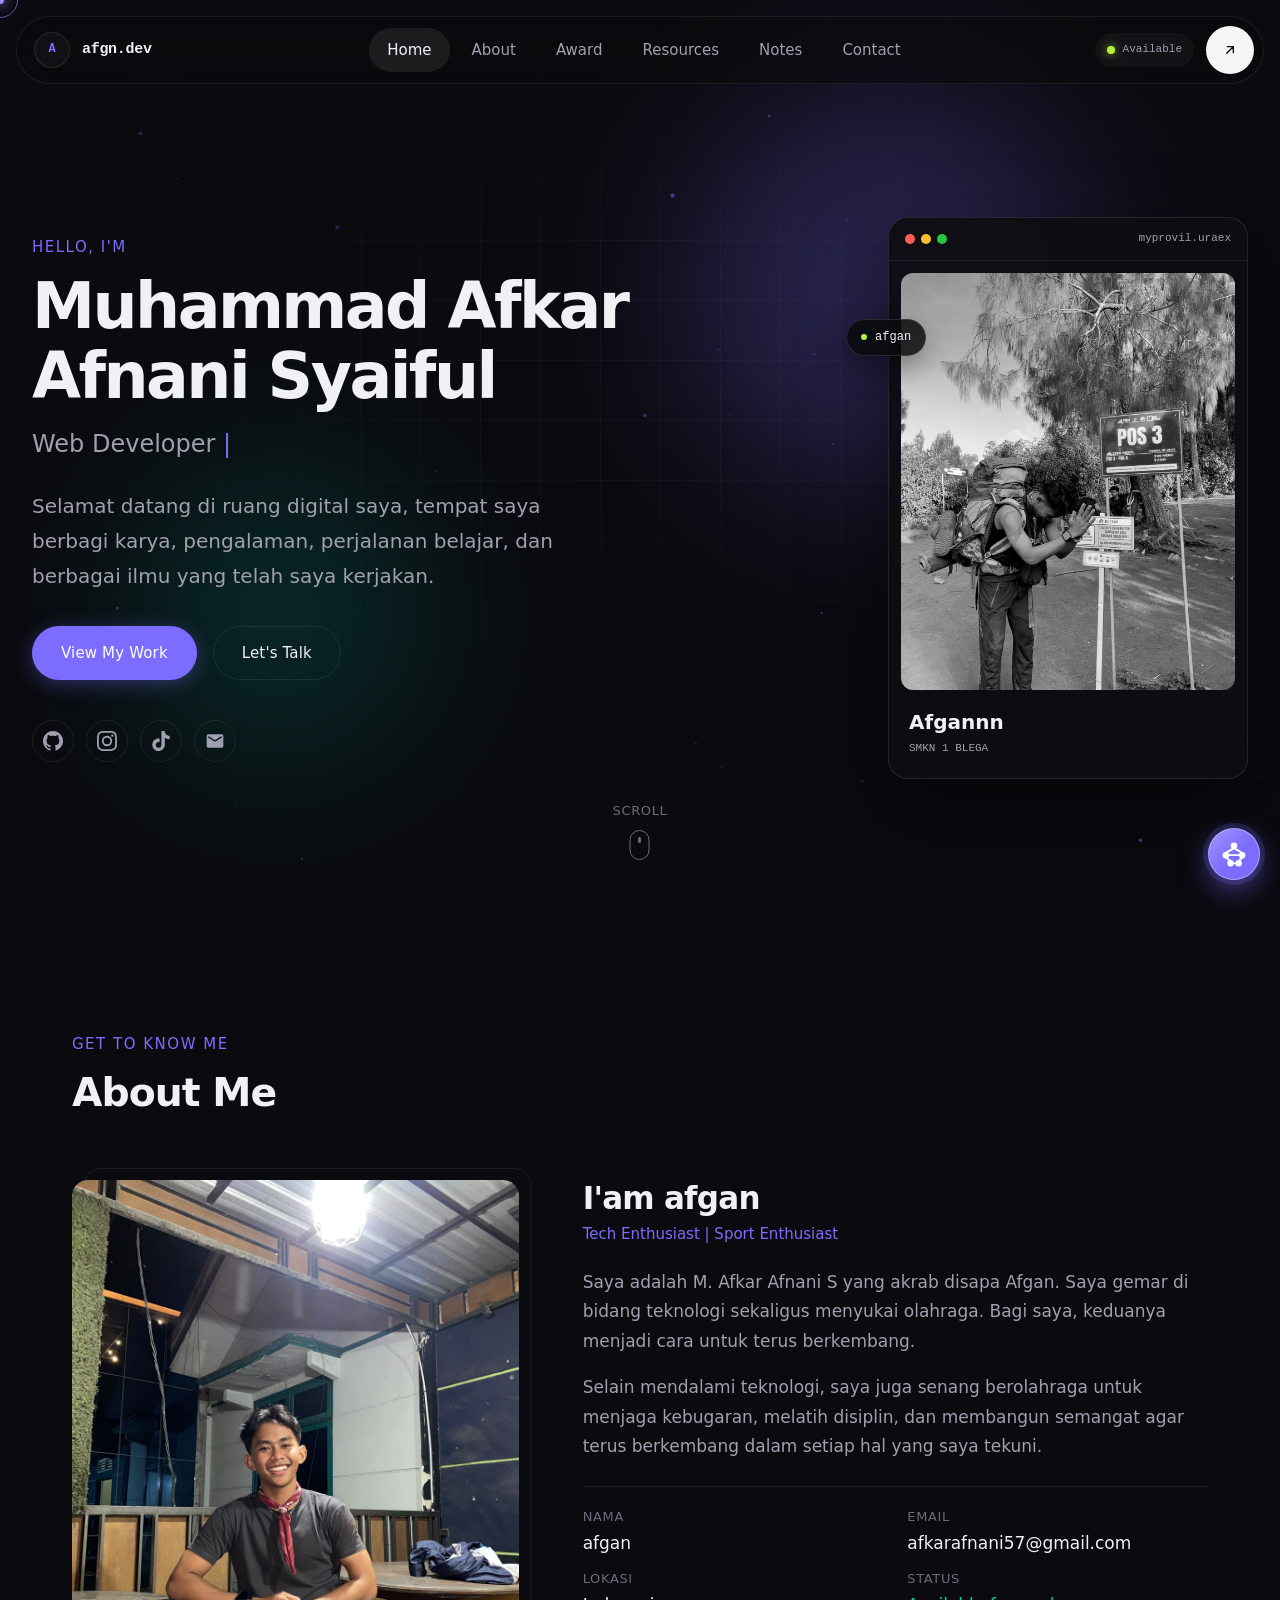
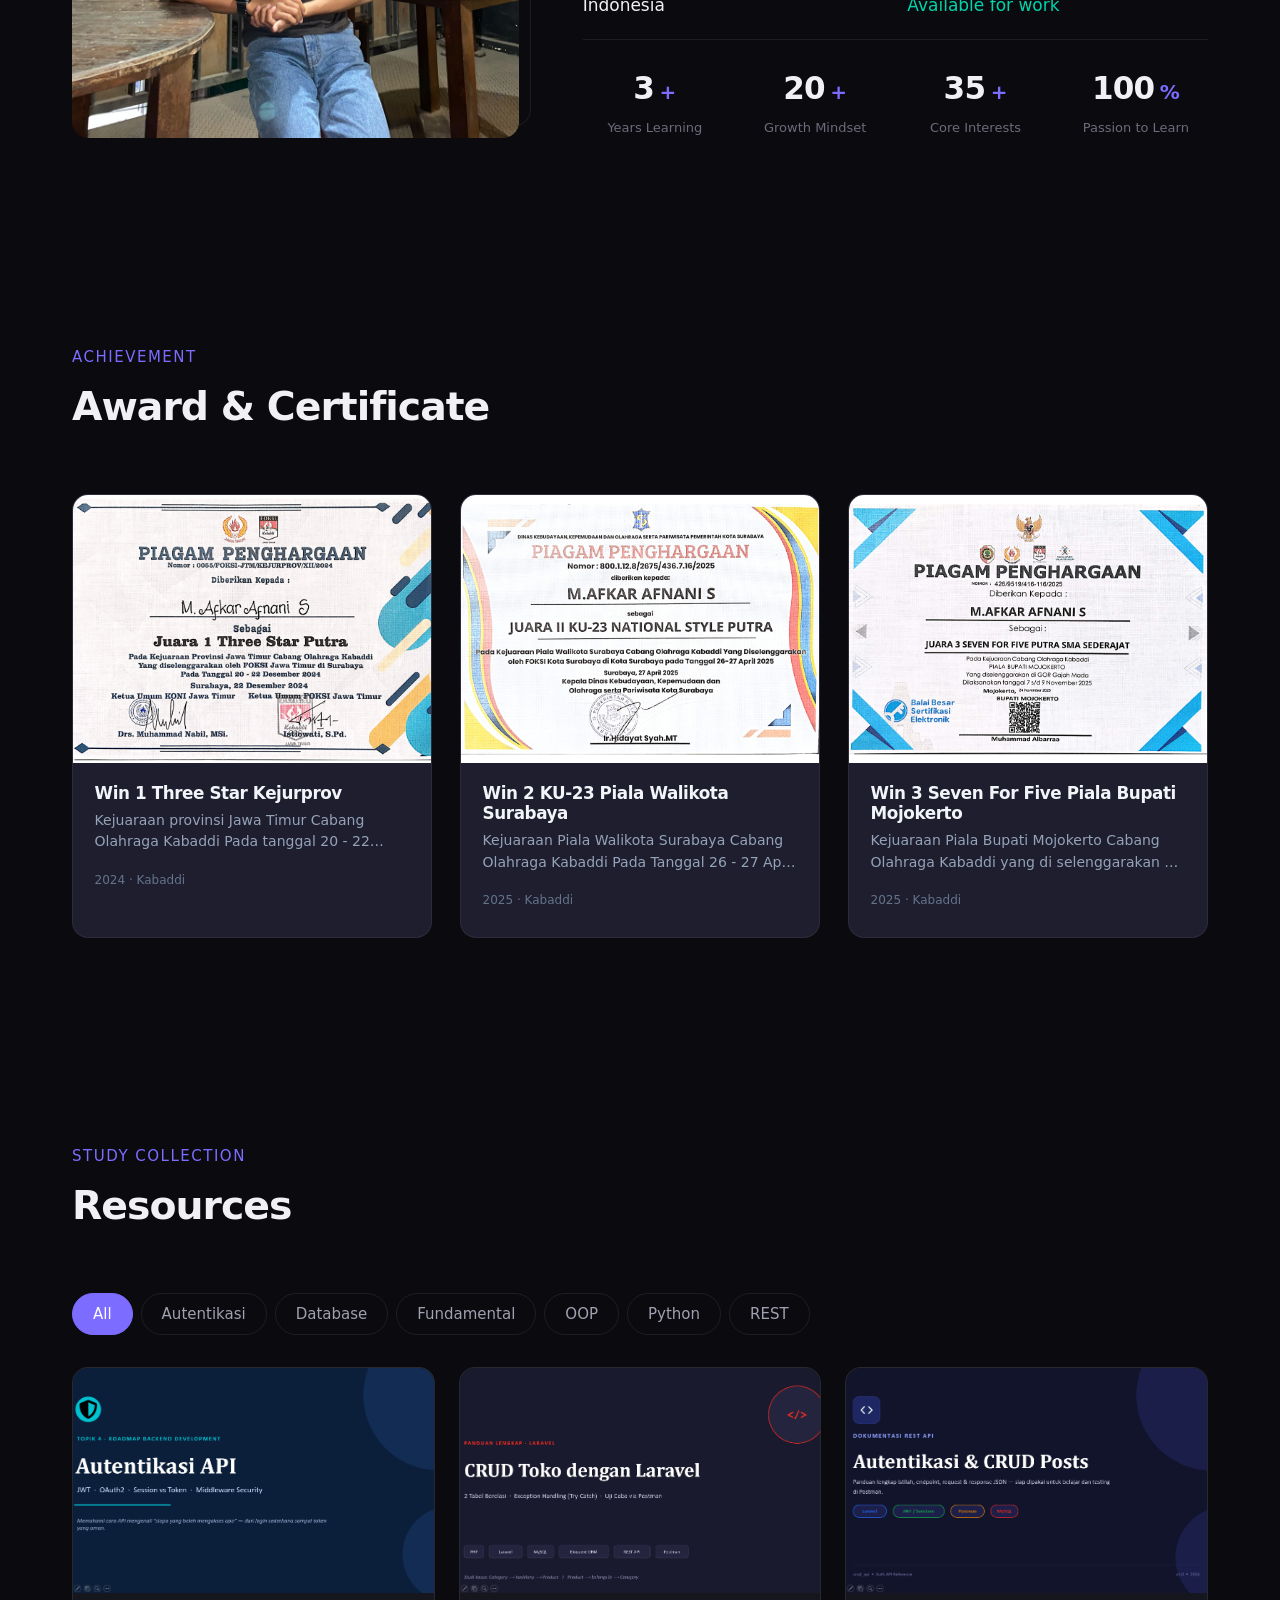
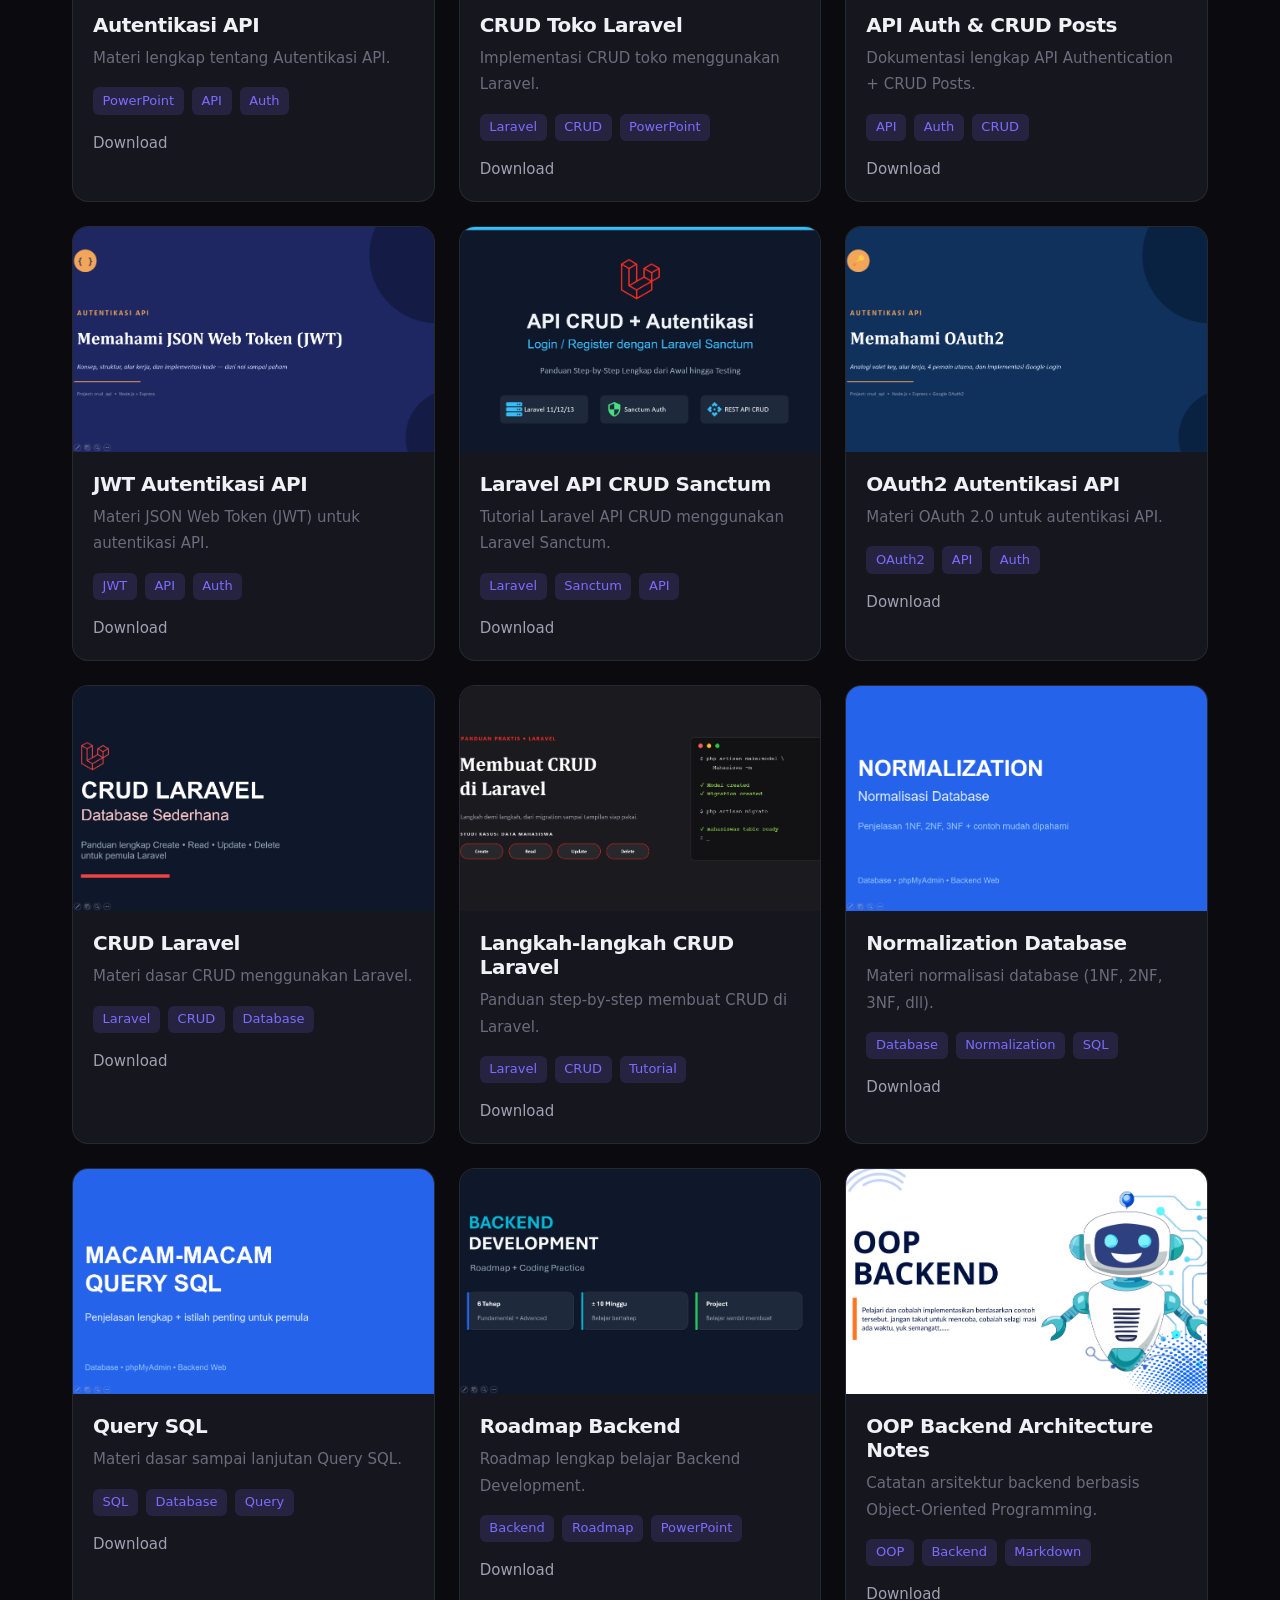
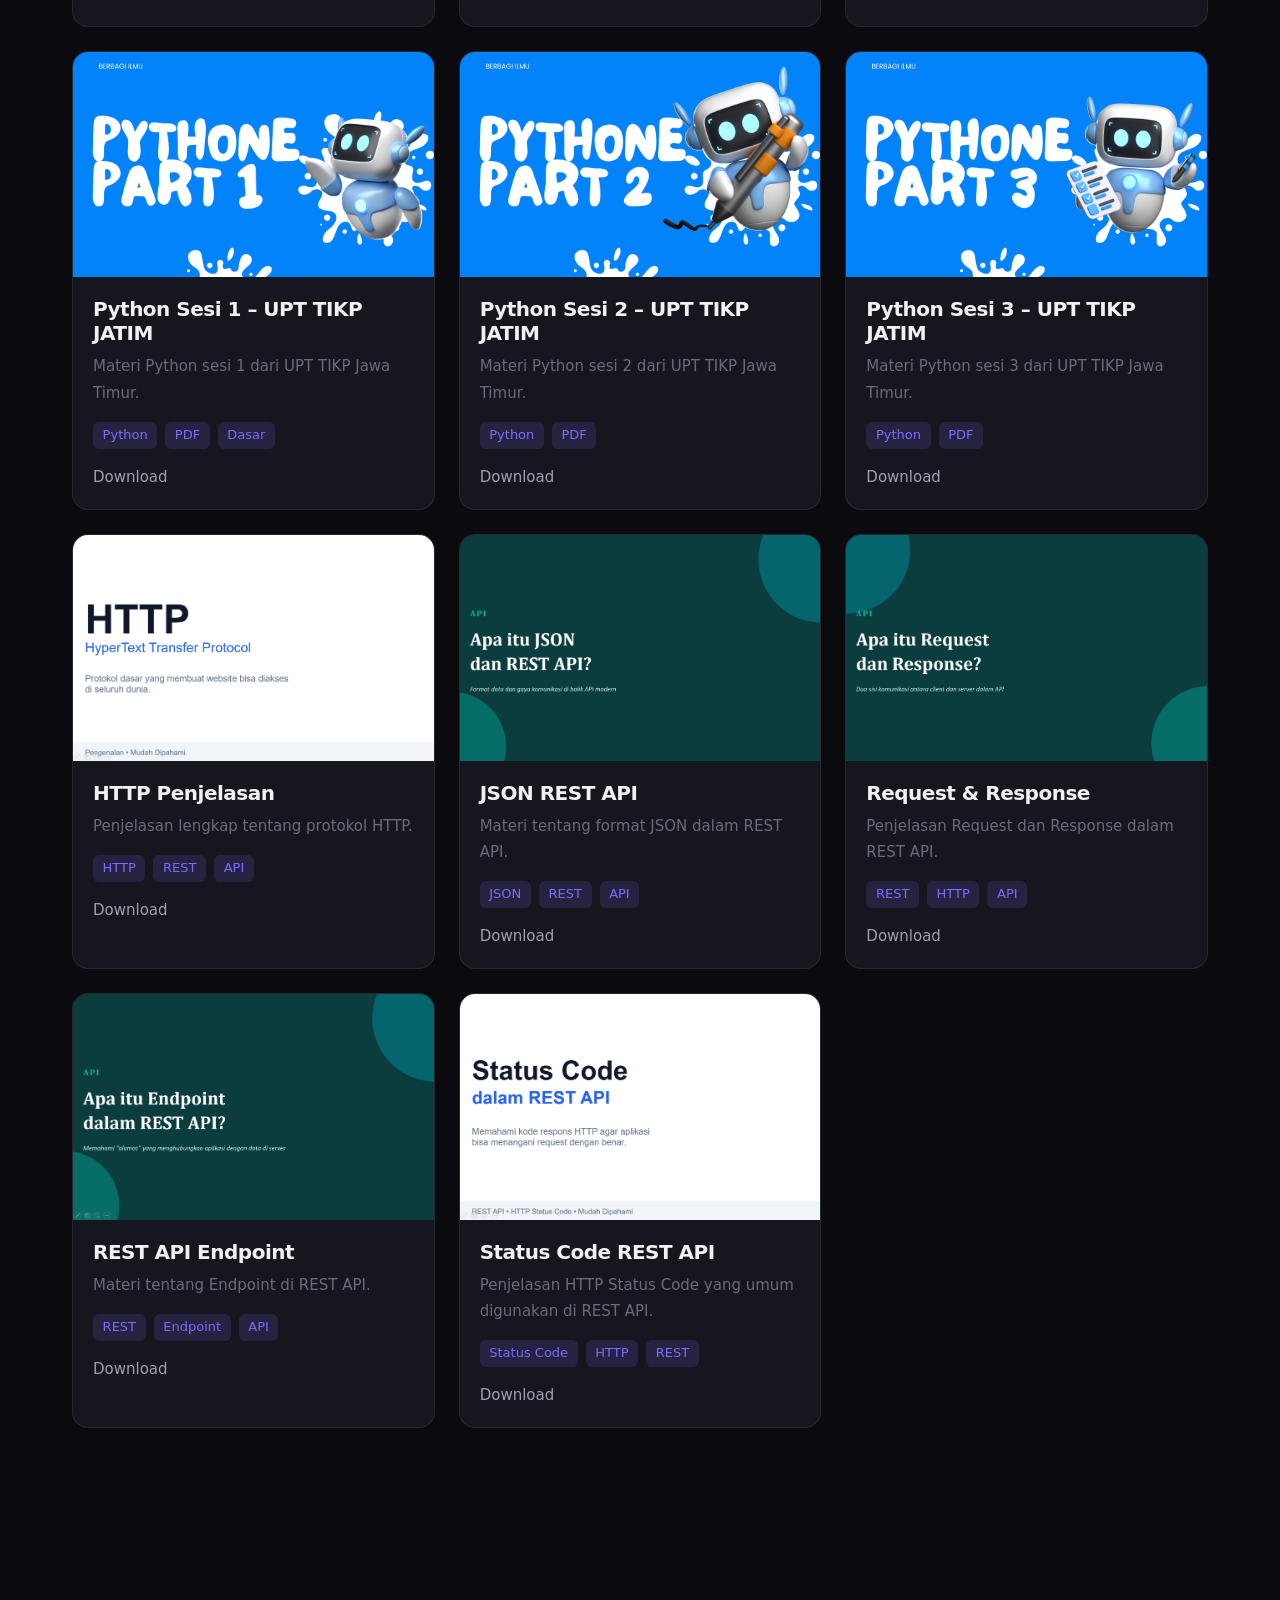
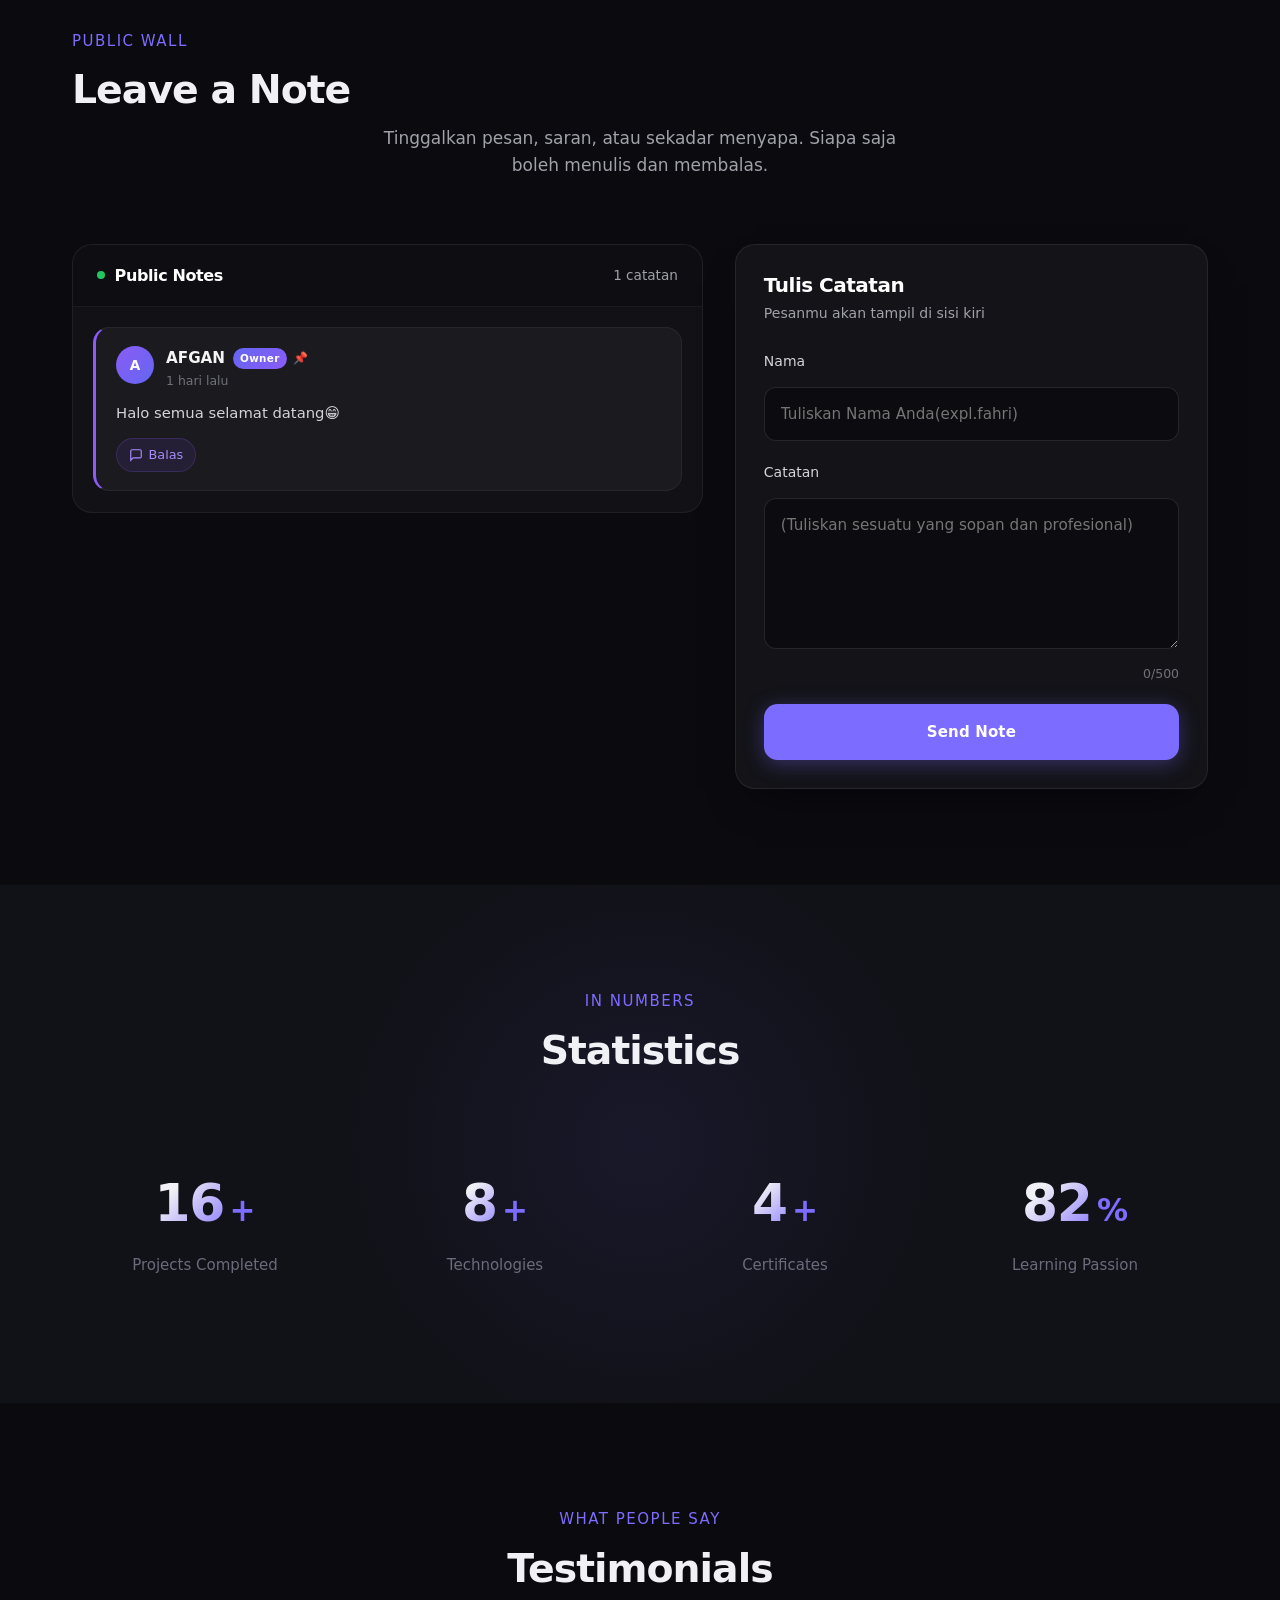
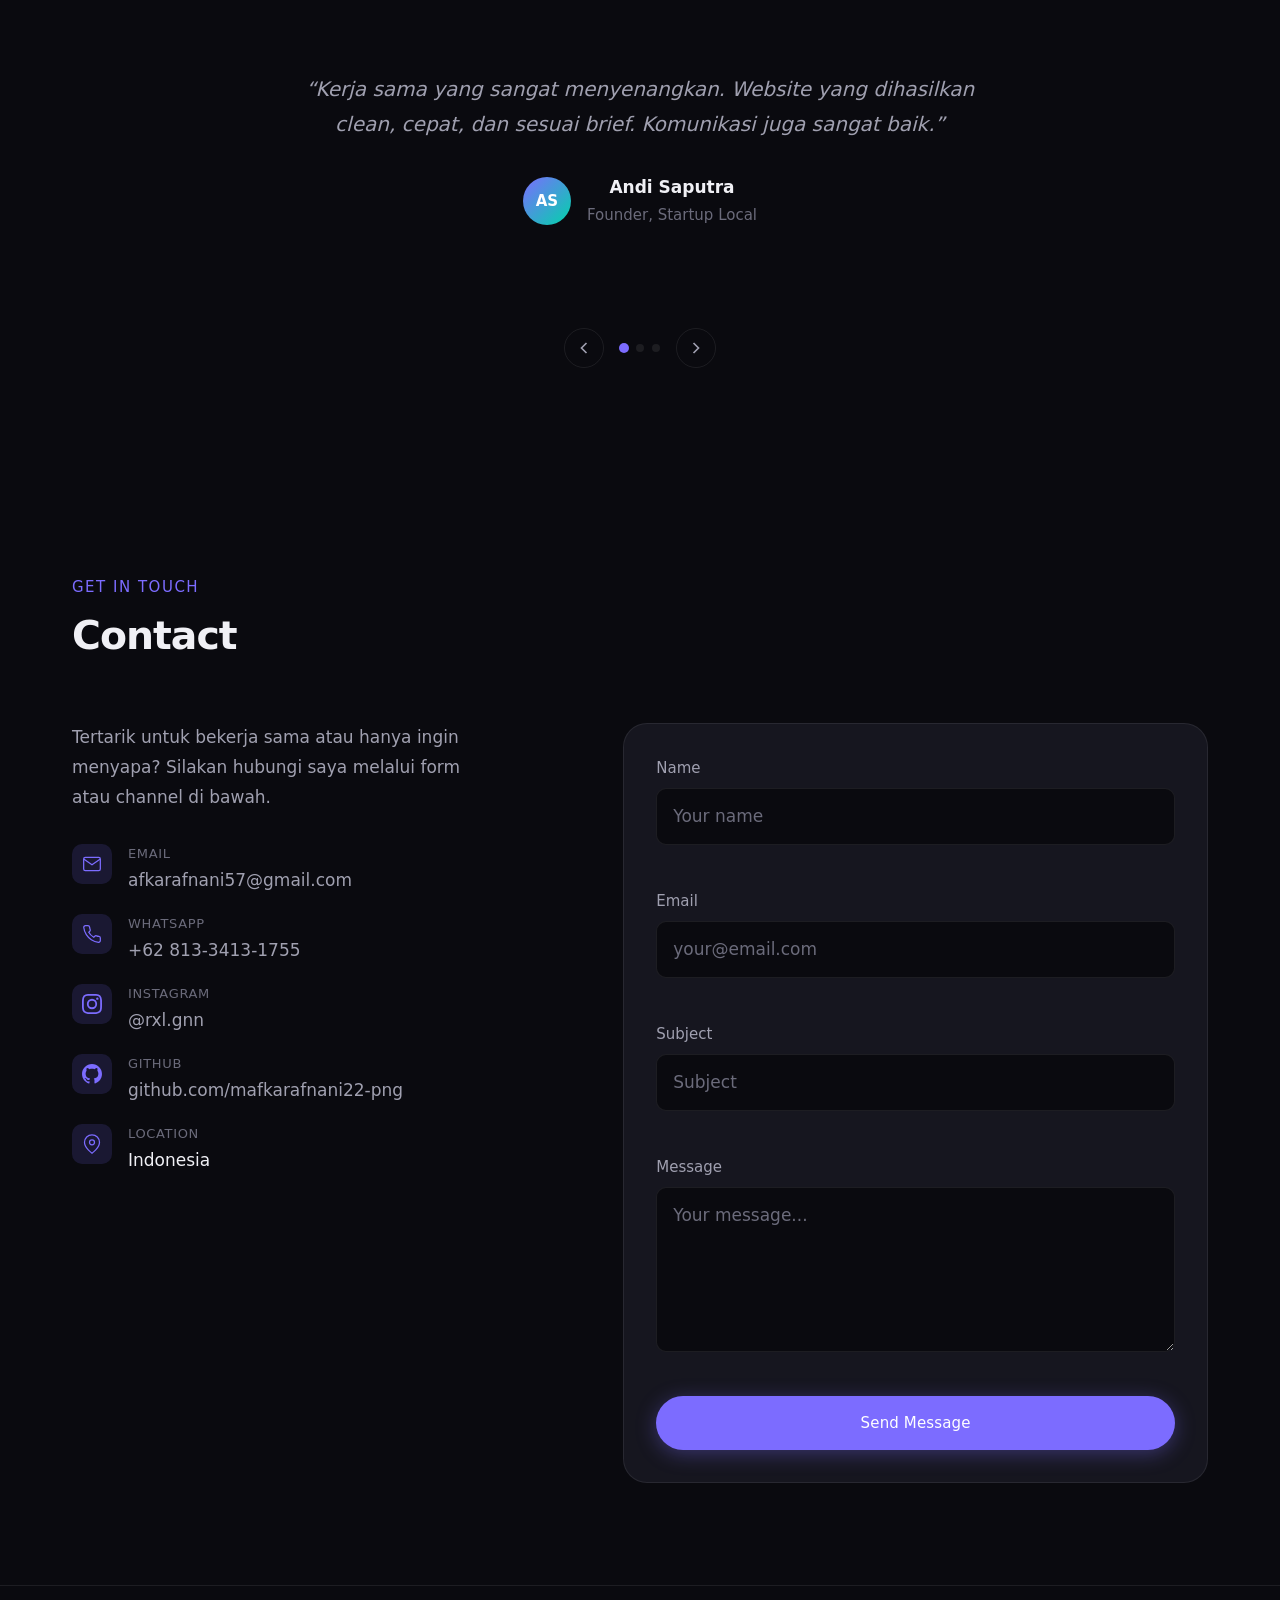
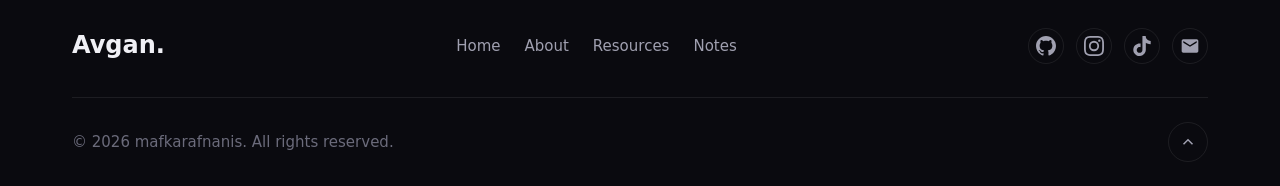
==== commit e1c9c363: "update about" ====
--- a/index.html
+++ b/index.html
@@ -181,13 +181,8 @@
                 </div>
             </div>
 
-            <a href="#about" class="hero__scroll" aria-label="Scroll ke About">
-                <span class="hero__scroll-text">Scroll</span>
-                <span class="hero__scroll-icon" aria-hidden="true"></span>
-            </a>
-        </section>
-        <!-- ================ -->
-
+        <!-- ============================================================= -->
+         
         <a href="#about" class="hero__scroll" aria-label="Scroll ke About">
             <span class="hero__scroll-text">Scroll</span>
             <span class="hero__scroll-icon" aria-hidden="true"></span>
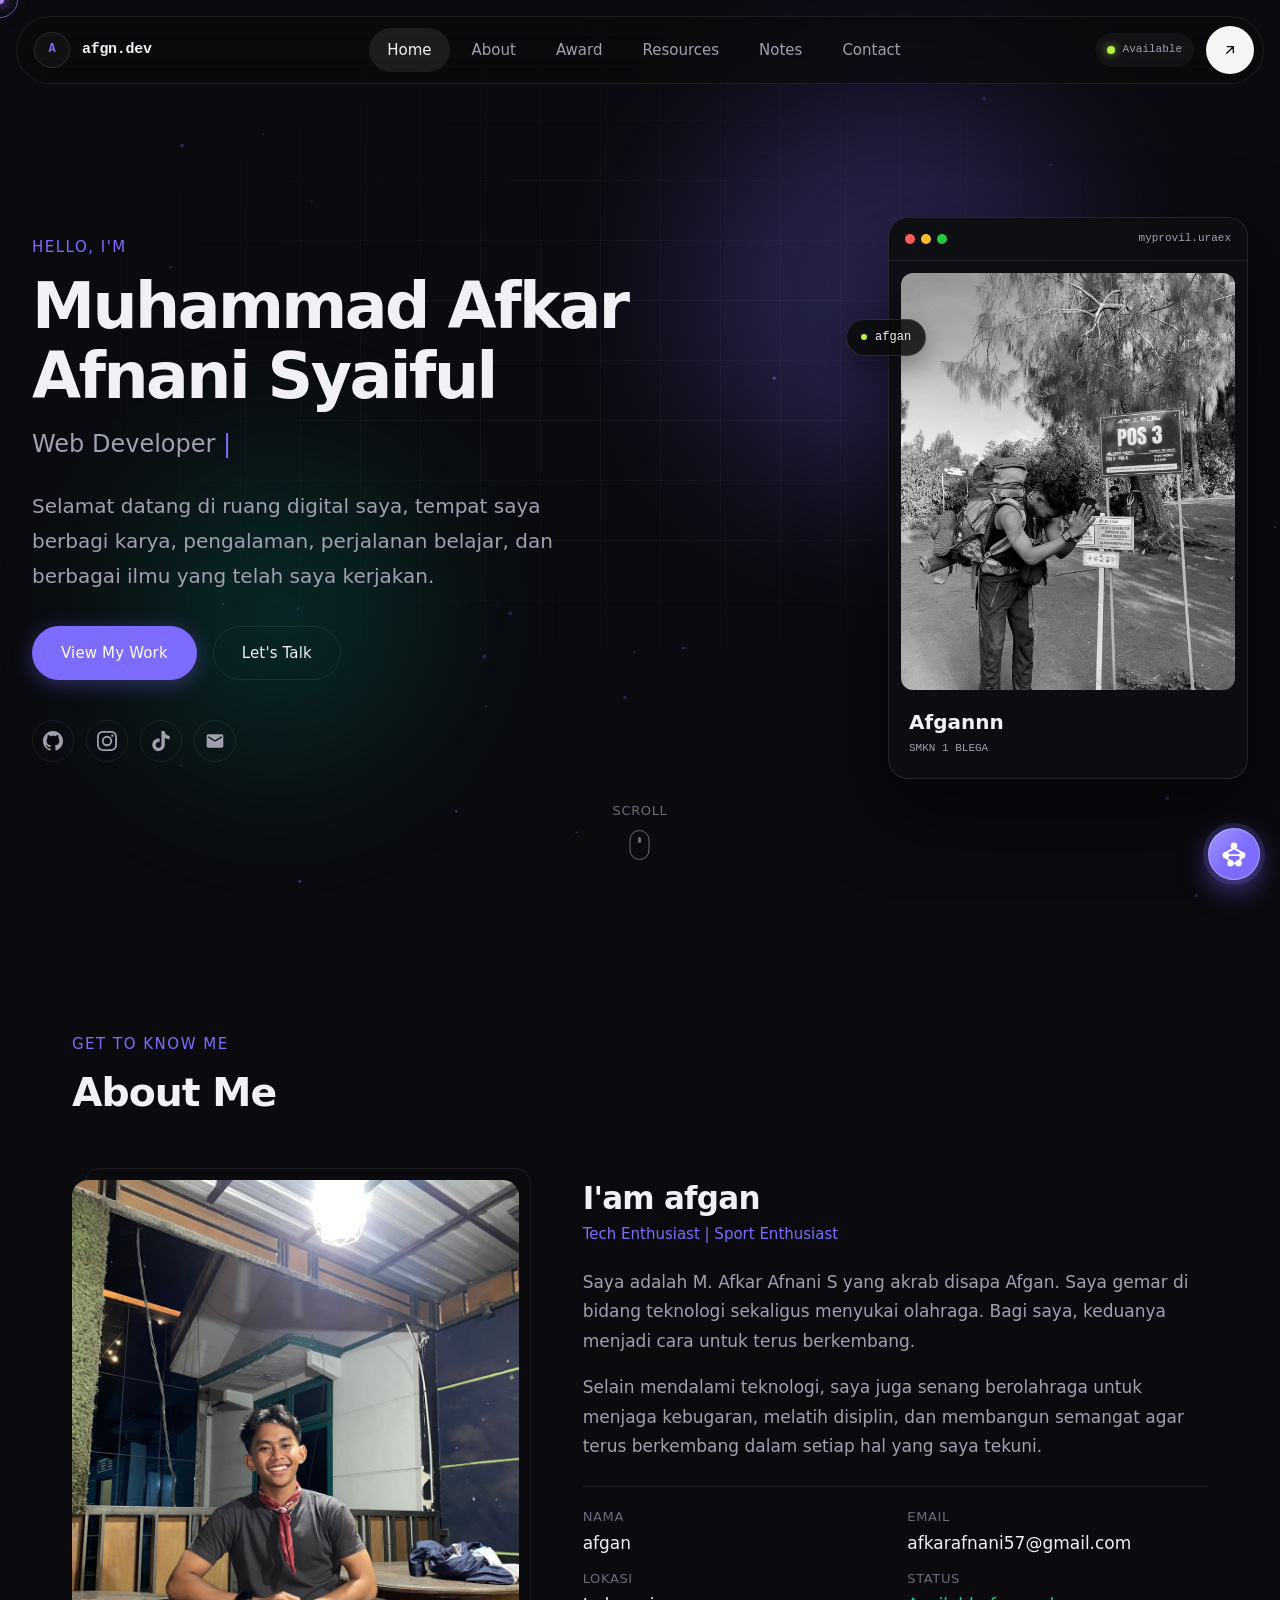
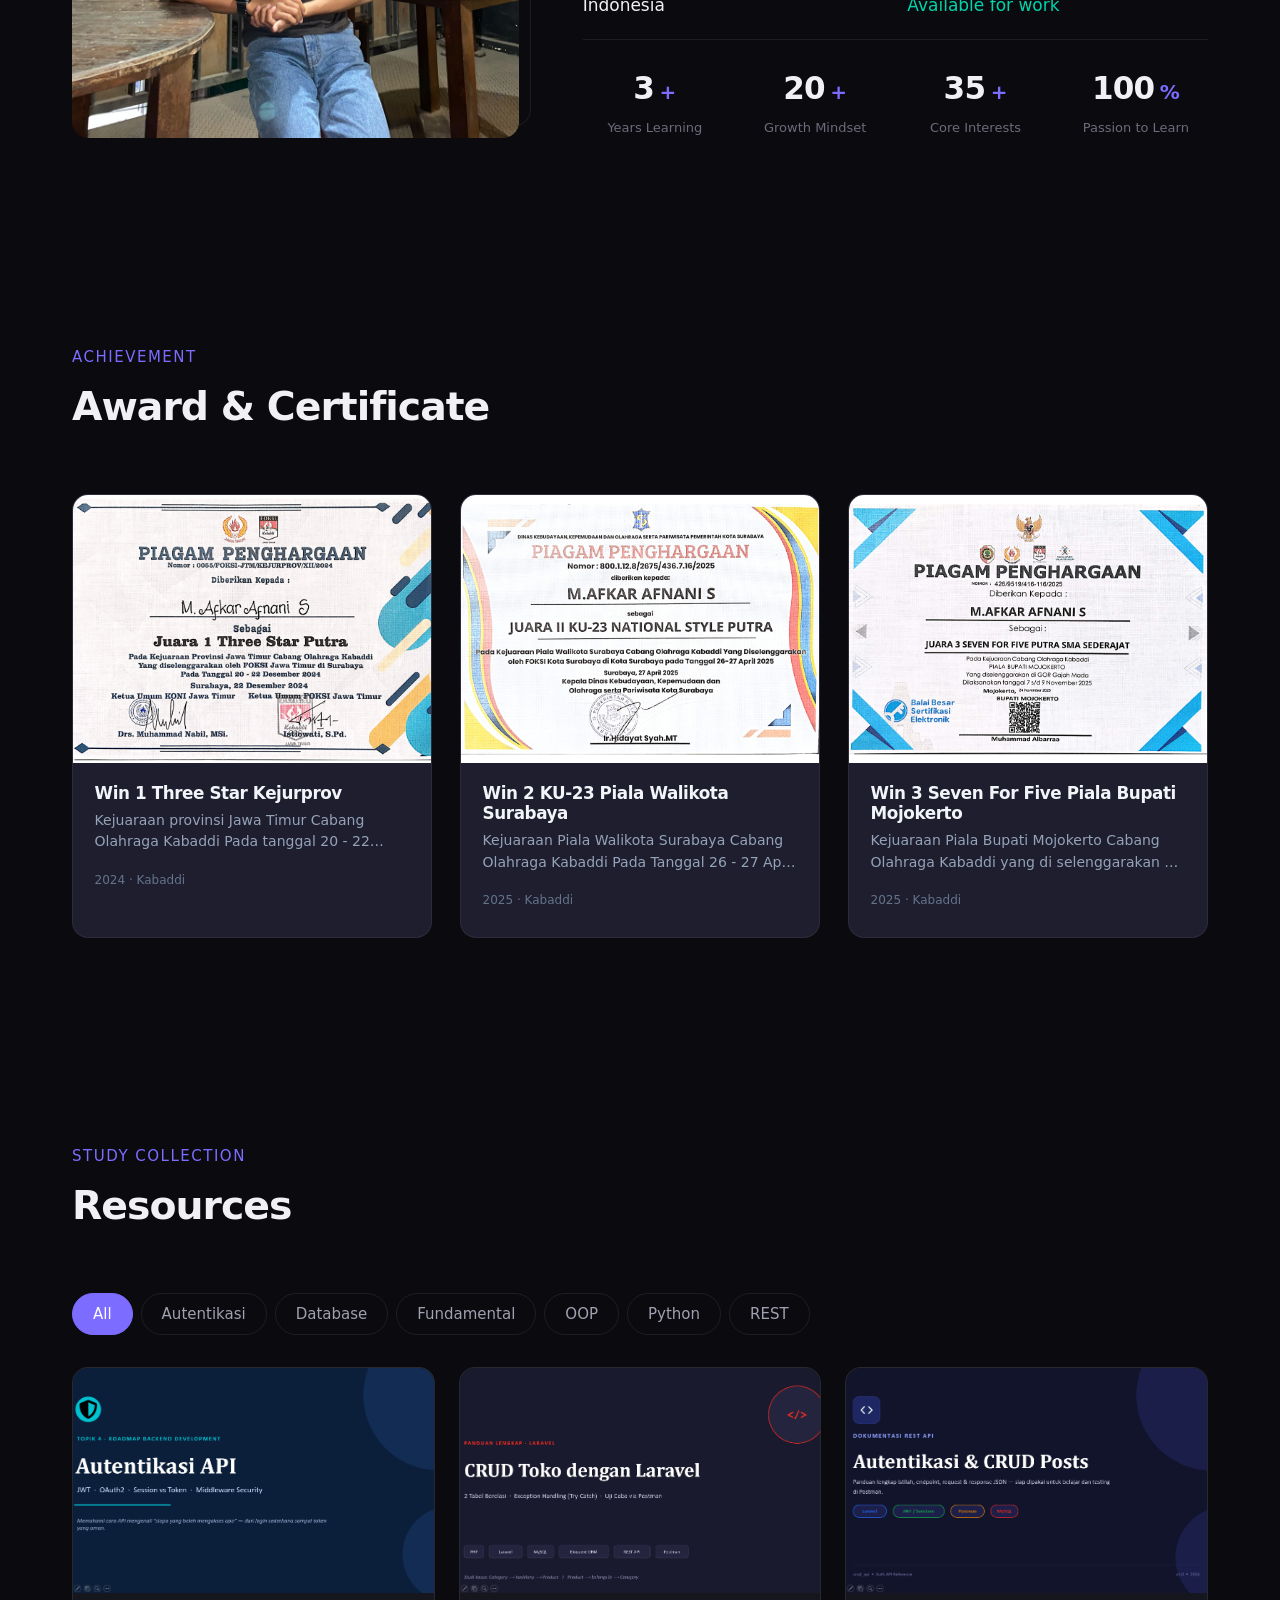
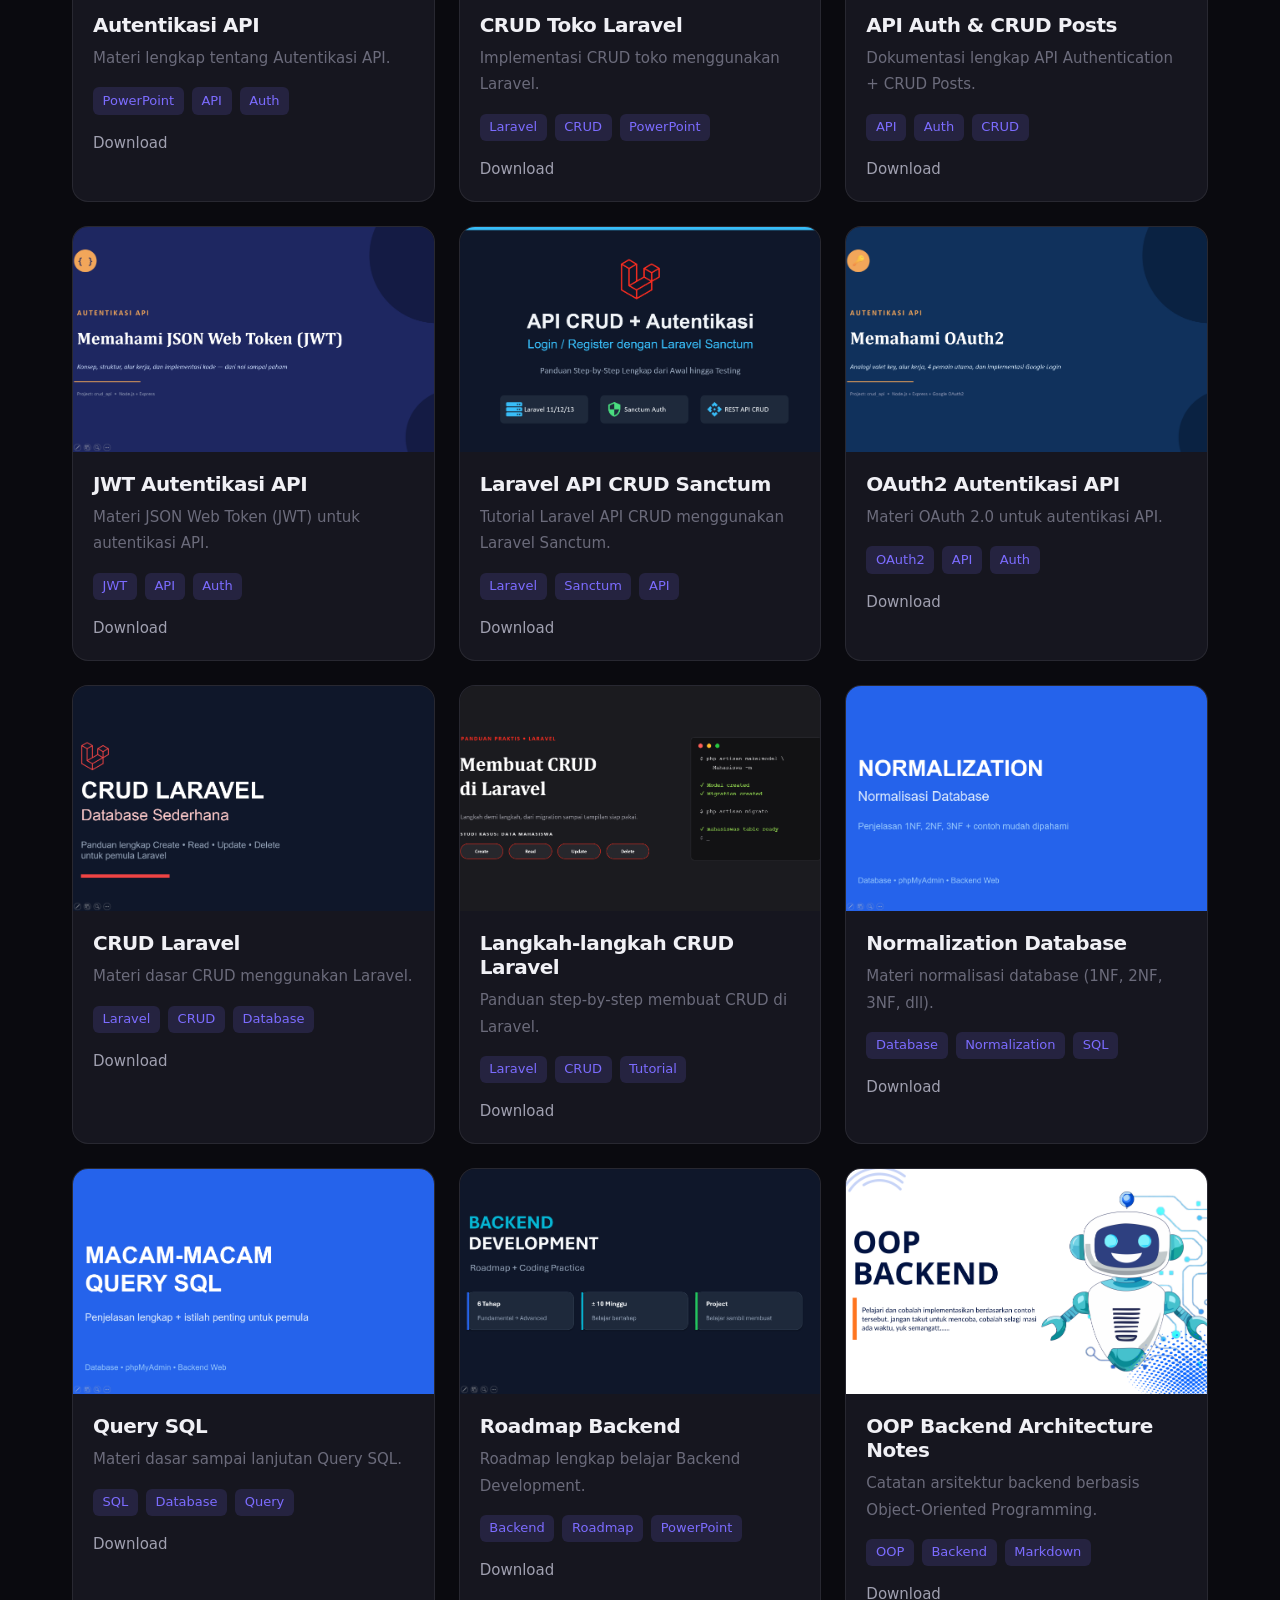
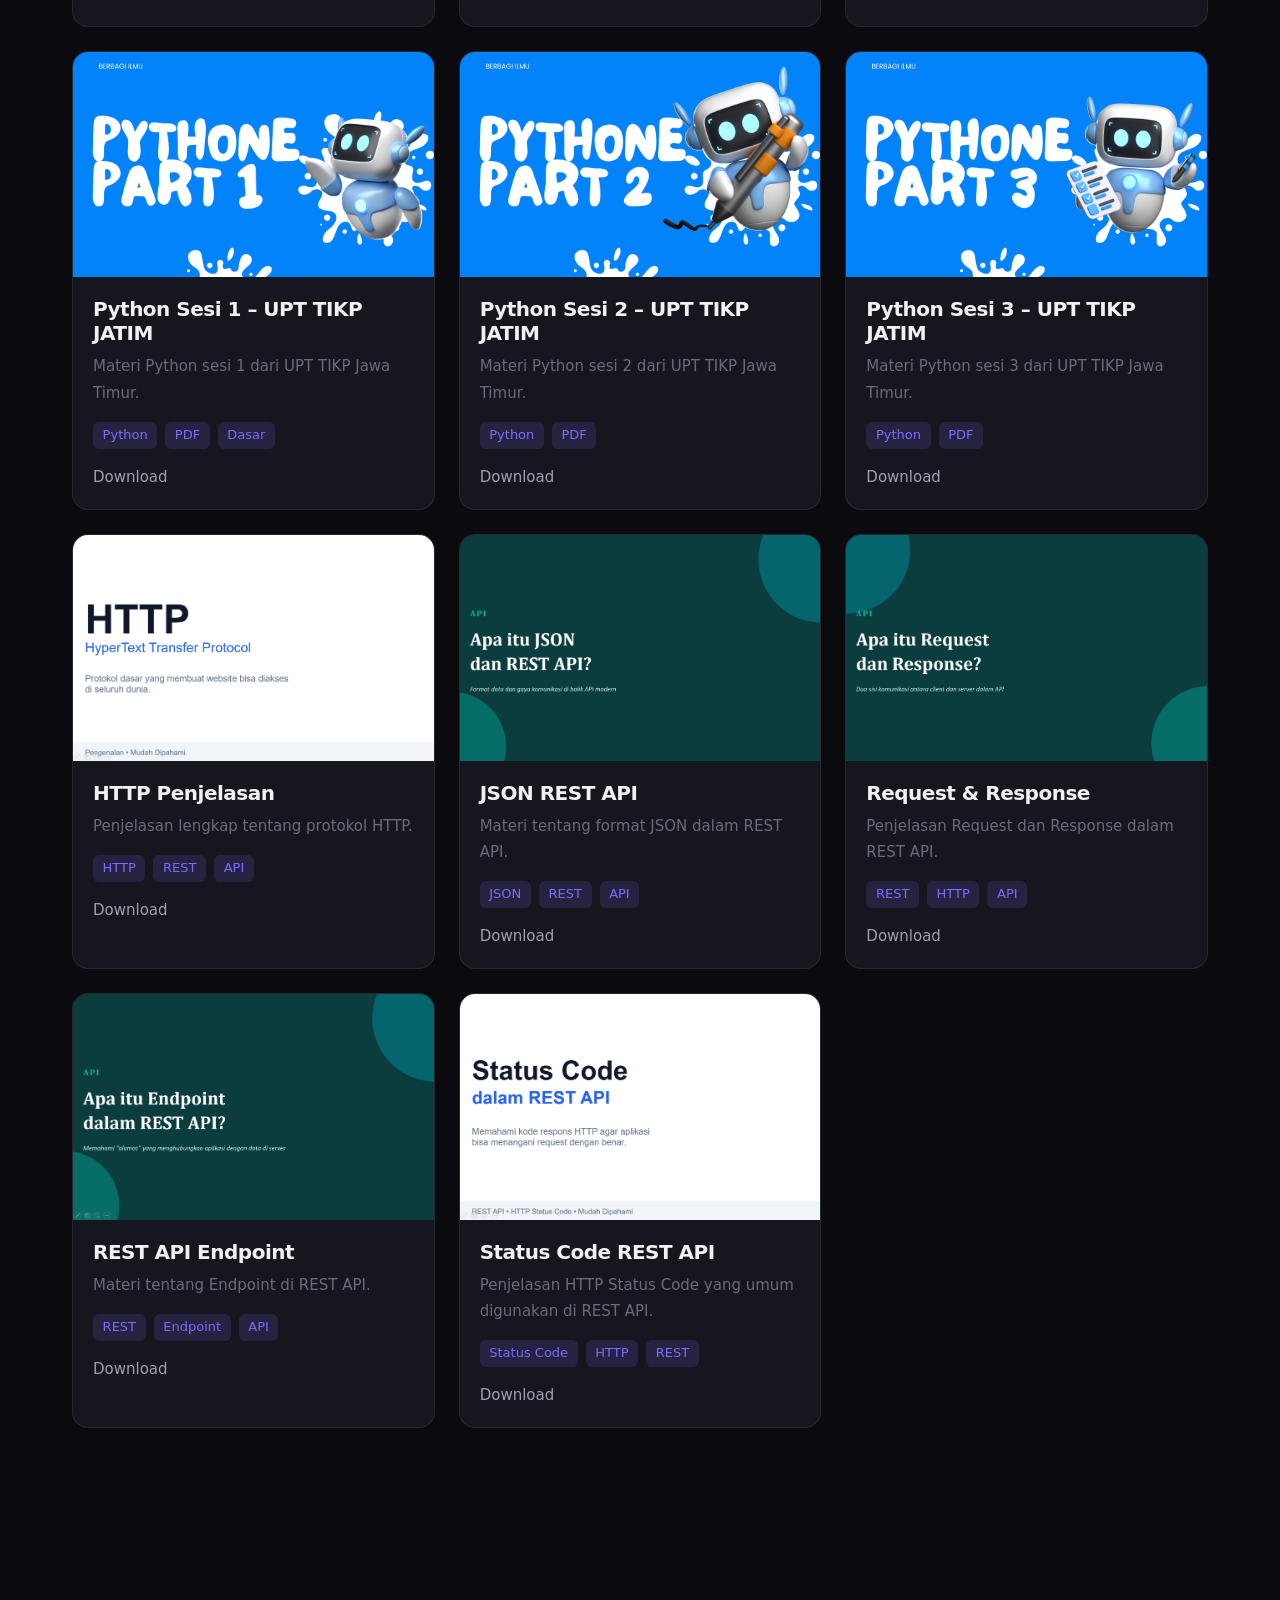
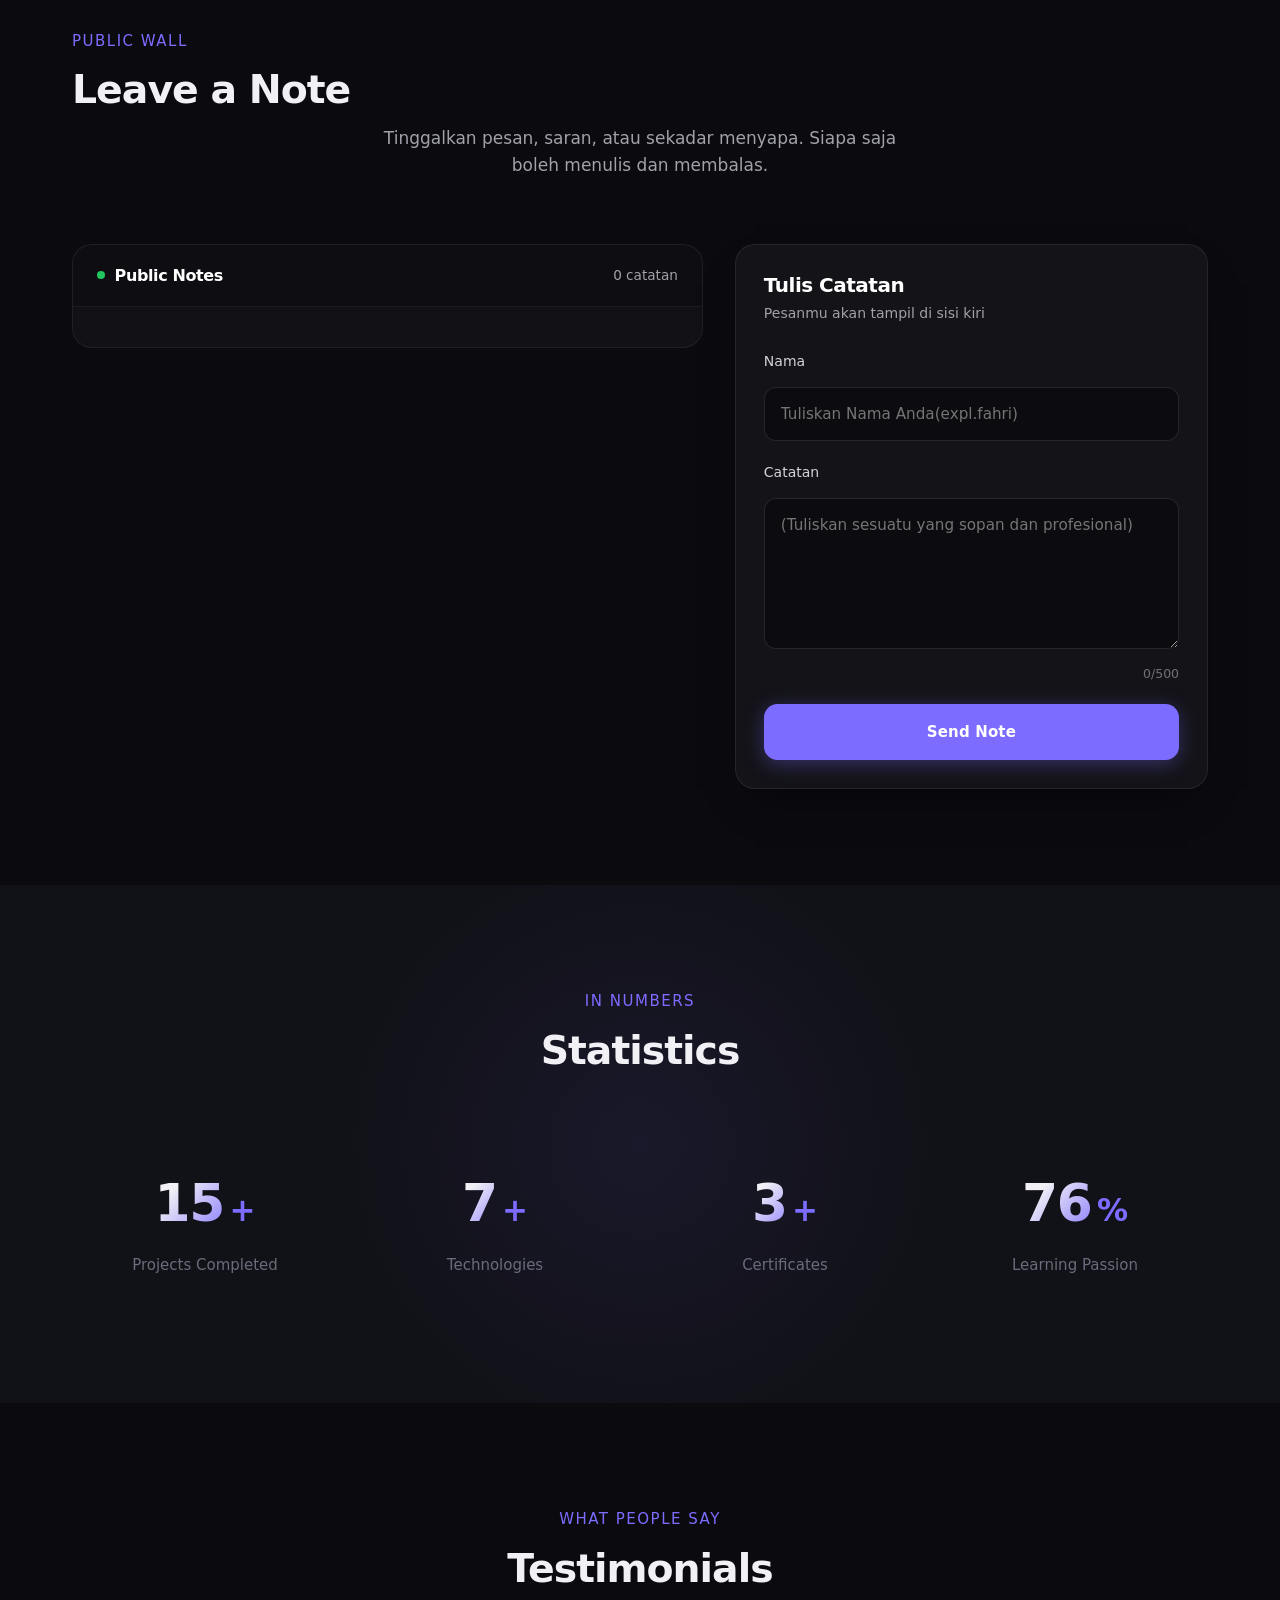
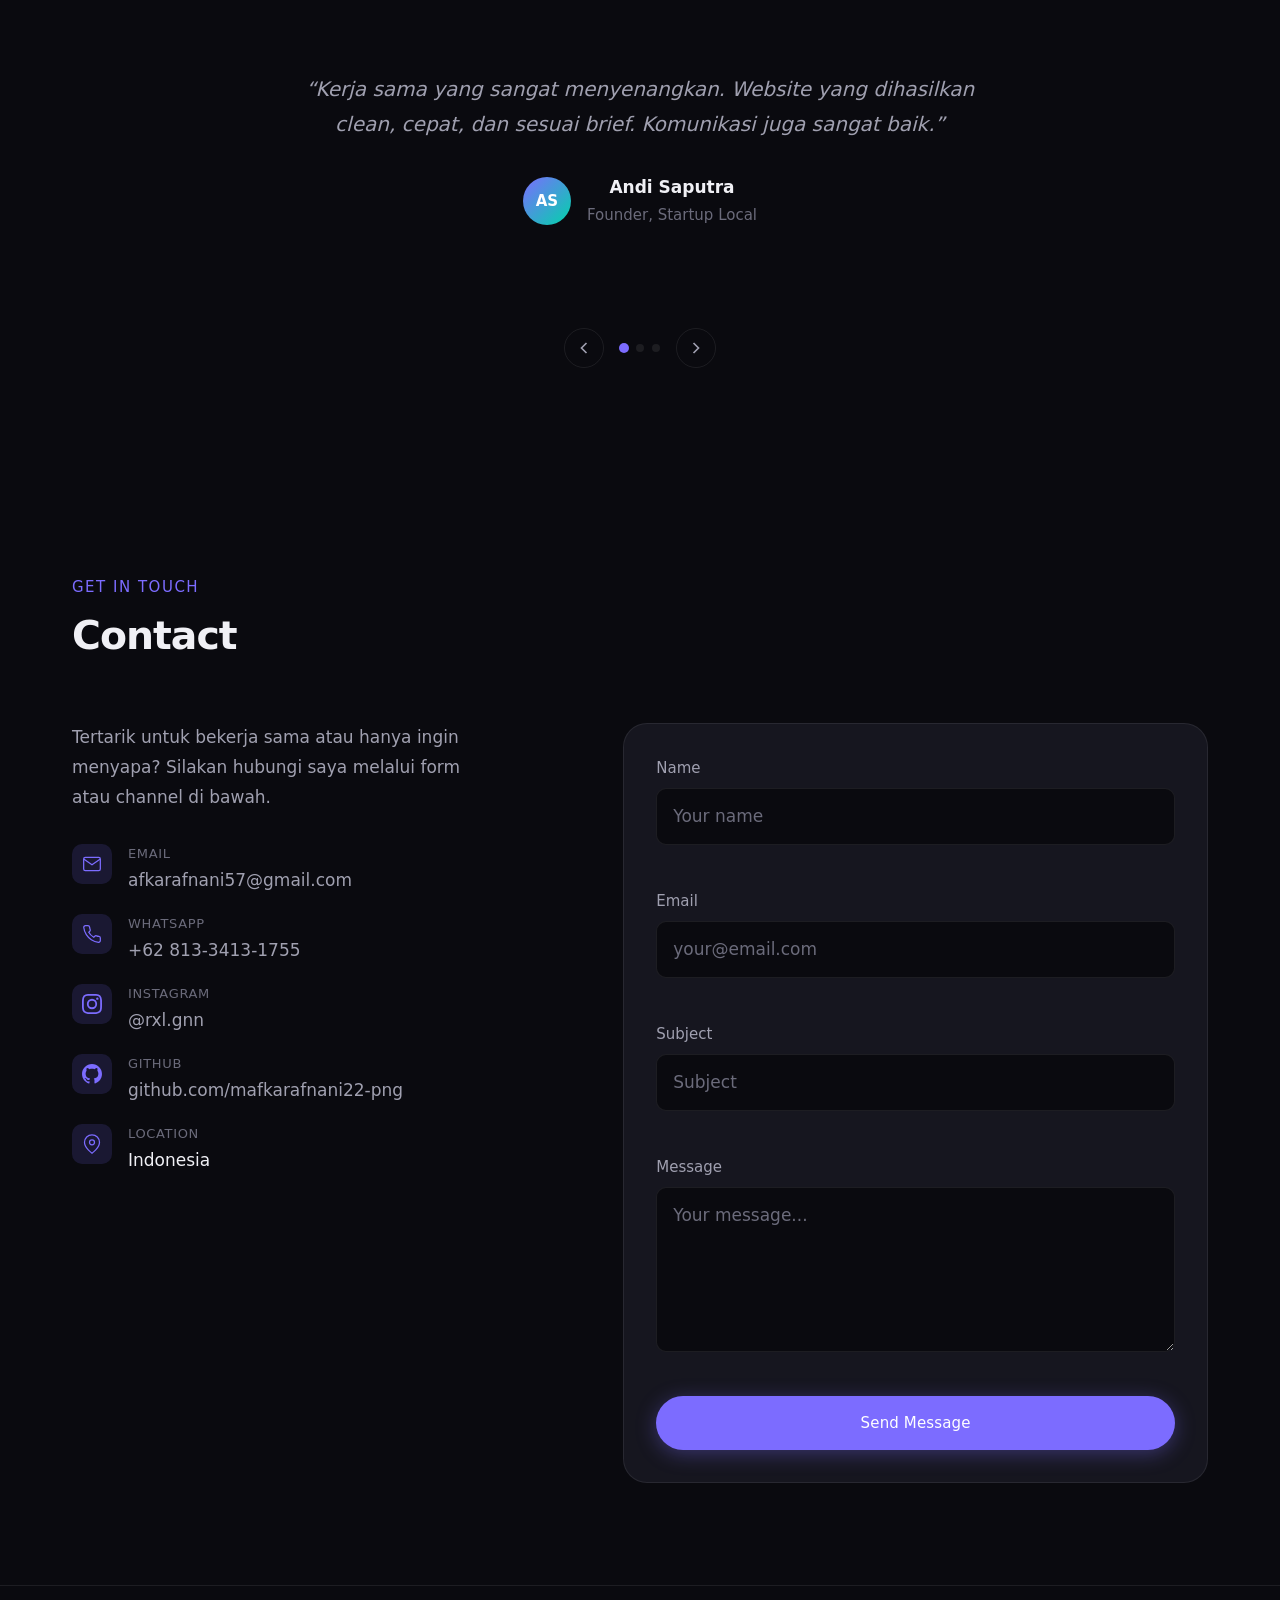
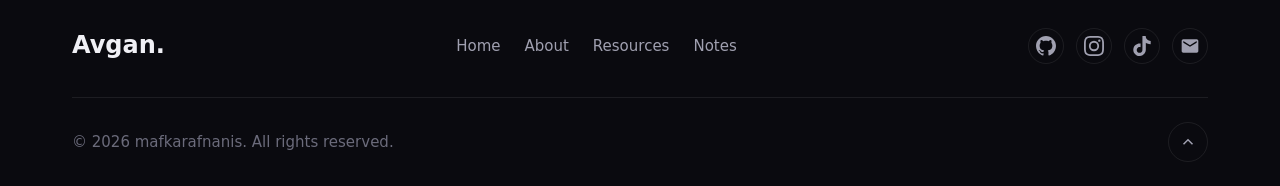
==== commit ae6b1e9e: "update fitur login admin" ====
--- a/index.html
+++ b/index.html
@@ -181,12 +181,12 @@
                 </div>
             </div>
 
-        <!-- ============================================================= -->
-         
-        <a href="#about" class="hero__scroll" aria-label="Scroll ke About">
-            <span class="hero__scroll-text">Scroll</span>
-            <span class="hero__scroll-icon" aria-hidden="true"></span>
-        </a>
+            <!-- ============================================================= -->
+
+            <a href="#about" class="hero__scroll" aria-label="Scroll ke About">
+                <span class="hero__scroll-text">Scroll</span>
+                <span class="hero__scroll-icon" aria-hidden="true"></span>
+            </a>
         </section>
 
         <!-- ===================================================== -->
@@ -1300,6 +1300,12 @@
     <script src="js/contact.js" defer></script>
     <script src="js/notes.js" defer></script>
     <script src="js/face.js" defer></script>
+
+    <!-- Firebase SDK -->
+    <script src="https://www.gstatic.com/firebasejs/10.12.2/firebase-app-compat.js"></script>
+    <script src="https://www.gstatic.com/firebasejs/10.12.2/firebase-auth-compat.js"></script>
+    <script src="https://www.gstatic.com/firebasejs/10.12.2/firebase-firestore-compat.js"></script>
+
 </body>
 
 </html>
